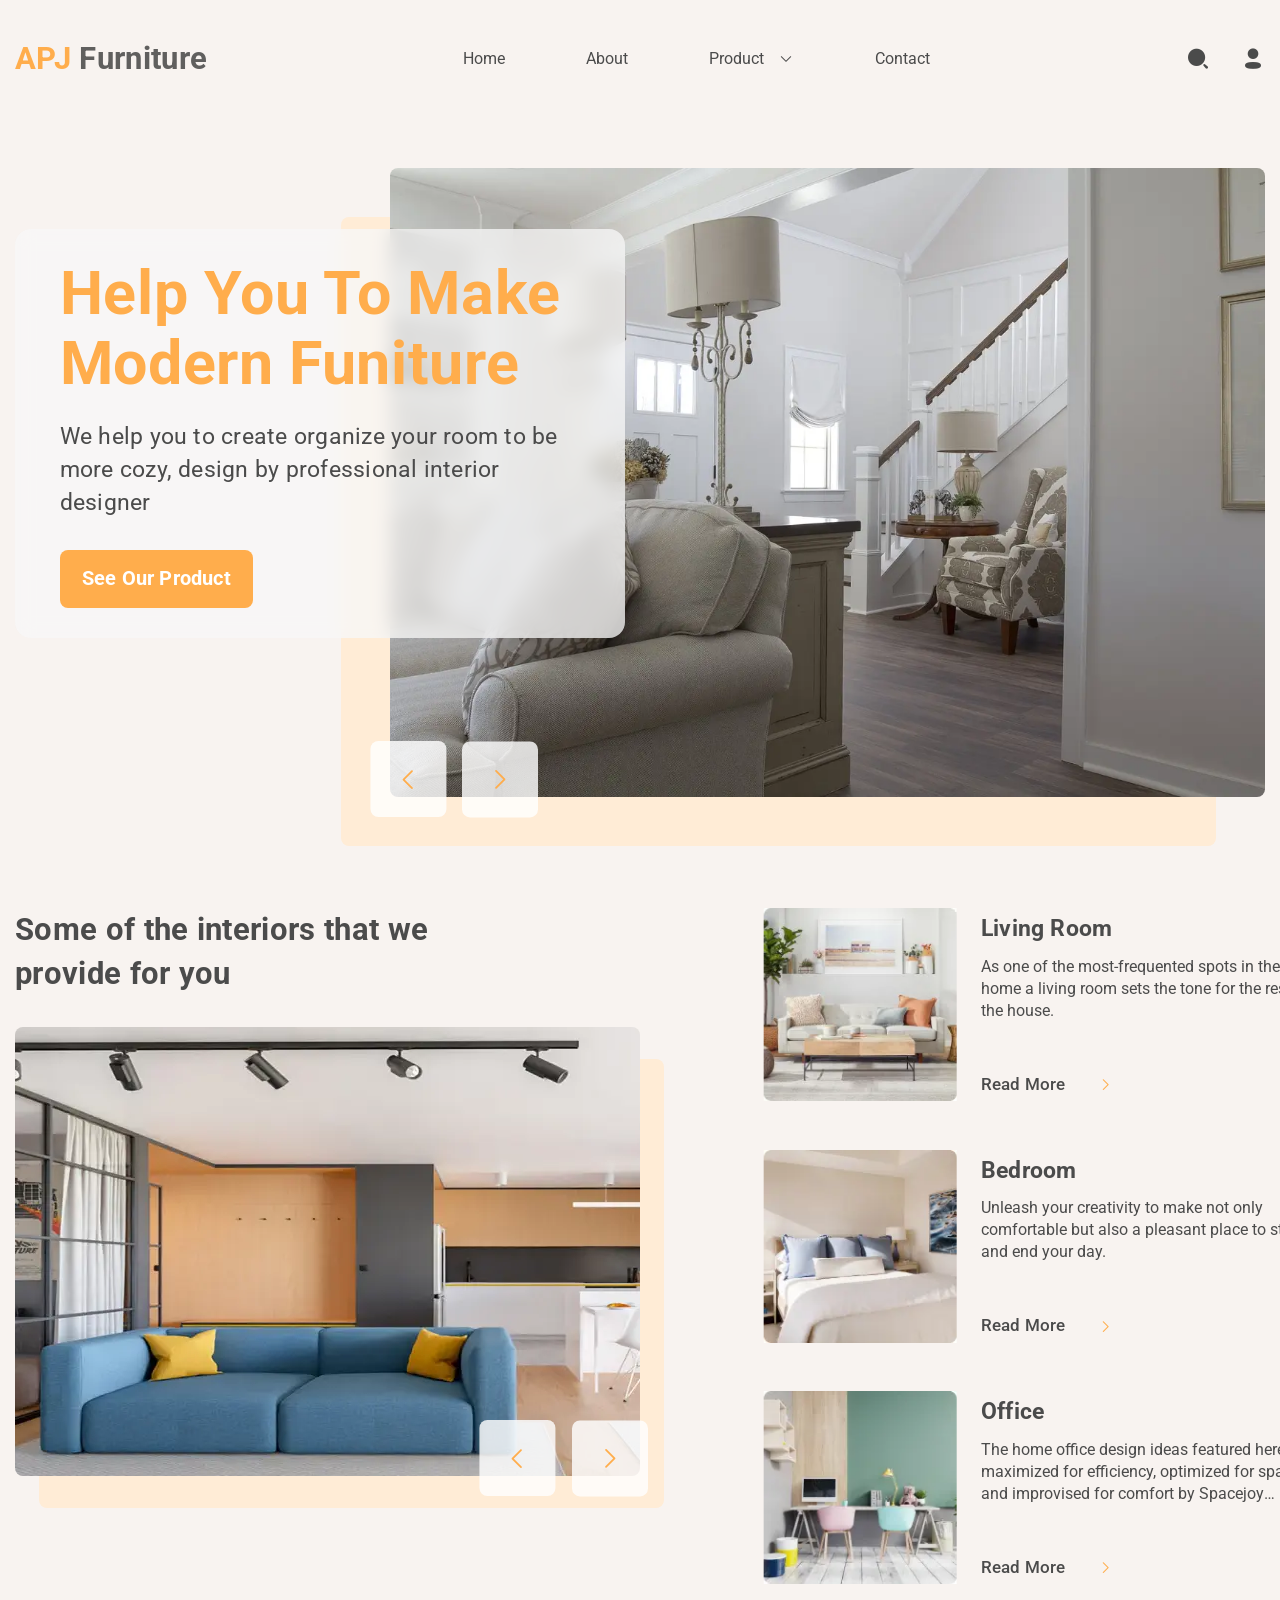
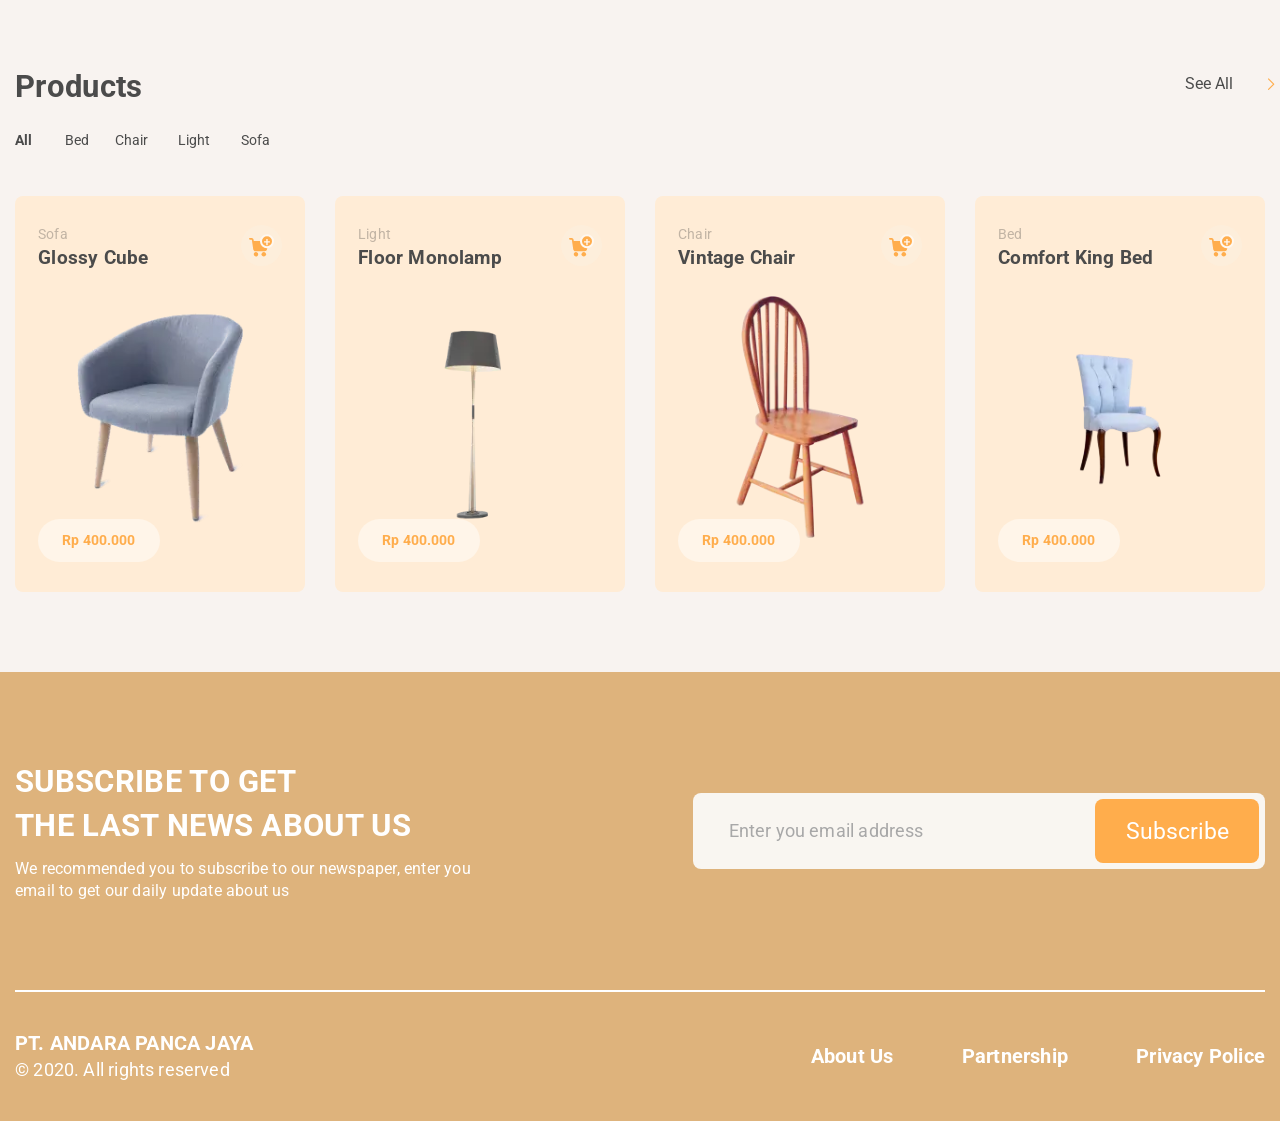
==== index.html @ d3a56e43 "Updates" ====
<!DOCTYPE html>
<html lang="en">

<head>
	<title>APJ Furniture</title>
	<meta charset="UTF-8">
	<meta name="format-detection" content="telephone=no">
	<!-- <style>body{opacity: 0;}</style> -->
	<link rel="stylesheet" href="css/style.min.css?_v=20250124230856">
	<link rel="shortcut icon" href="favicon.ico">
	<!-- <meta name="robots" content="noindex, nofollow"> -->
	<meta name="viewport" content="width=device-width, initial-scale=1.0">
</head>

<body>
	<div class="wrapper">
		<header class="header">
			<div class="header__container">
				<div class="header__body">
					<div class="header__logo"><span>APJ</span> Furniture</div>
					<div class="header__menu menu">

						<nav class="menu__body">
							<ul class="menu__list">
								<li class="menu__item"><a href="#" data-goto=".hero" class="menu__link">Home</a></li>
								<li class="menu__item"><a href="#" data-goto=".interiors" class="menu__link">About</a></li>
								<li class="menu__item"><a href="#" data-goto=".products" class="menu__link menu__link-arrow _icon-Arrow-Down">Product</a></li>
								<li class="menu__item"><a href="#" class="menu__link">Contact</a></li>
							</ul>

						</nav>
					</div>

					<div class="header__icons">
						<button type="button" class="menu__icon icon-menu"><span></span></button>
						<span class="_icon-Search"></span>
						<span class="_icon-Profile"></span>
					</div>
				</div>
			</div>
		</header>
		<main class="page">
			<section class="hero">
				<div class="hero__container">
					<div class="hero__body">
						<div class="hero__inner">
							<div data-watch-once class="hero__content">
								<h1 class="hero__title">
									<span class="hero__words">Help you to Make <br />
										modern Funiture</span>
								</h1>
								<div class="hero__text">
									<p>
										We help you to create organize your room to be more cozy, design
										by professional interior designer
									</p>
								</div>
								<div>
									<button class="hero__btn">See Our Product</button>
								</div>
							</div>
						</div>
						<div class="hero__main">
							<div class="hero__controler">
								<button class="hero__left _icon-Arrow-Down"></button>
								<button class="hero__right _icon-Arrow-Down"></button>
							</div>
							<div class="hero__slider swiper">
								<div class="hero__wrapper swiper-wrapper">
									<div class="hero__slide swiper-slide">
										<picture><source srcset="img/hero/slide-4.webp" type="image/webp"><img src="img/hero/slide-4.jpg" alt="room" /></picture>
									</div>
									<div class="hero__slide swiper-slide">
										<picture><source srcset="img/hero/slide-1.webp" type="image/webp"><img src="img/hero/slide-1.jpg" alt="room" /></picture>
									</div>
									<div class="hero__slide swiper-slide">
										<picture><source srcset="img/hero/slide-5.webp" type="image/webp"><img src="img/hero/slide-5.jpg" alt="room" /></picture>
									</div>
									<div class="hero__slide swiper-slide">
										<picture><source srcset="img/hero/slide-3.webp" type="image/webp"><img src="img/hero/slide-3.jpg" alt="room" /></picture>
									</div>
								</div>
							</div>
						</div>
					</div>
				</div>
			</section>
			<section class="interiors">
				<div class="interiors__container">
					<div class="interiors__body">
						<div class="interiors__main">
							<h2 class="interiors__title">
								Some of the interiors that we provide for you
							</h2>
							<div data-watch data-watch-threshold="0.5" data-watch-once class="interiors__wrap">
								<div class="interiors__slider swiper">
									<div class="interiors__wrapper swiper-wrapper">
										<div class="interiors__slide swiper-slide">
											<picture><source srcset="img/interiors/main-1.webp" type="image/webp"><img src="img/interiors/main-1.jpg" alt="room" /></picture>
										</div>
										<div class="interiors__slide swiper-slide">
											<picture><source srcset="img/interiors/main-1.webp" type="image/webp"><img src="img/interiors/main-1.jpg" alt="room" /></picture>
										</div>
										<div class="interiors__slide swiper-slide">
											<picture><source srcset="img/interiors/main-1.webp" type="image/webp"><img src="img/interiors/main-1.jpg" alt="room" /></picture>
										</div>
									</div>
								</div>
								<div class="interiors__controler">
									<button class="interiors__left _icon-Arrow-Down"></button>
									<button class="interiors__right _icon-Arrow-Down"></button>
								</div>
							</div>
						</div>
						<div class="interiors__inner">
							<div data-watch data-watch-threshold="0.5" data-watch-once class="interiors__items">
								<article class="interiors__item">
									<div class="interiors__image">
										<picture><source srcset="img/interiors/inner-1.webp" type="image/webp"><img src="img/interiors/inner-1.jpg" alt="living room" /></picture>
									</div>
									<div class="interiors__content">
										<div>
											<h5 class="interiors__miniTitle">Living Room</h5>
											<div class="interiors__description">
												<p>
													As one of the most-frequented spots in the home a living
													room sets the tone for the rest of the house.
												</p>
											</div>
										</div>
										<div>
											<button class="interiors__more _icon-Arrow-Down">
												Read More
											</button>
										</div>
									</div>
								</article>
								<article class="interiors__item">
									<div class="interiors__image">
										<picture><source srcset="img/interiors/inner-2.webp" type="image/webp"><img src="img/interiors/inner-2.jpg" alt="Bedroom" /></picture>
									</div>
									<div class="interiors__content">
										<div>
											<h5 class="interiors__miniTitle">Bedroom</h5>
											<div class="interiors__description">
												<p>
													Unleash your creativity to make not only comfortable but
													also a pleasant place to start and end your day.
												</p>
											</div>
										</div>
										<div>
											<button class="interiors__more _icon-Arrow-Down">
												Read More
											</button>
										</div>
									</div>
								</article>
								<article class="interiors__item">
									<div class="interiors__image">
										<picture><source srcset="img/interiors/inner-3.webp" type="image/webp"><img src="img/interiors/inner-3.jpg" alt="Bedroom" /></picture>
									</div>
									<div class="interiors__content">
										<div>
											<h5 class="interiors__miniTitle">Office</h5>
											<div class="interiors__description">
												<p>
													The home office design ideas featured here are maximized for
													efficiency, optimized for space, and improvised for comfort
													by Spacejoy designers.
												</p>
											</div>
										</div>
										<div>
											<button class="interiors__more _icon-Arrow-Down">
												Read More
											</button>
										</div>
									</div>
								</article>
							</div>
						</div>
					</div>
				</div>
			</section>
			<section class="products">
				<div class="products__container">
					<div class="products__header">
						<h2 class="products__title">Products</h2>
						<nav class="products__list">
							<ul class="products__items">
								<div class="products__item _active">All</div>
								<div class="products__item">Bed</div>
								<div class="products__item">Chair</div>
								<div class="products__item">Light</div>
								<div class="products__item">Sofa</div>
							</ul>
						</nav>
					</div>
					<div data-showmore="items" class="products__furniture">
						<ul data-showmore-content="4" class="products__content">
							<li data-pid="1" class="products__card card-products">
								<div class="card-products__body">
									<div class="card-products__header">
										<div class="card-products__subscribe">sofa</div>
										<div class="card-products__title">glossy cube</div>
										<div class="card-products__cart">
											<img src="img/products/cart.svg" alt="cart" />
										</div>
									</div>
									<div class="card-products__image">
										<picture><source srcset="img/products/1.webp" type="image/webp"><img src="img/products/1.png" alt="sofa" /></picture>
									</div>
									<div class="card-products__price">Rp 400.000</div>
								</div>
							</li>
							<li data-pid="2" class="products__card card-products">
								<div class="card-products__body">
									<div class="card-products__header">
										<div class="card-products__subscribe">Light</div>
										<div class="card-products__title">Floor Monolamp</div>
										<div class="card-products__cart">
											<img src="img/products/cart.svg" alt="cart" />
										</div>
									</div>
									<div class="card-products__image">
										<picture><source srcset="img/products/2.webp" type="image/webp"><img src="img/products/2.png" alt="Light" /></picture>
									</div>
									<div class="card-products__price">Rp 400.000</div>
								</div>
							</li>
							<li data-pid="3" class="products__card card-products">
								<div class="card-products__body">
									<div class="card-products__header">
										<div class="card-products__subscribe">Chair</div>
										<div class="card-products__title">Vintage Chair</div>
										<div class="card-products__cart">
											<img src="img/products/cart.svg" alt="cart" />
										</div>
									</div>
									<div class="card-products__image">
										<picture><source srcset="img/products/3.webp" type="image/webp"><img src="img/products/3.png" alt="Chair" /></picture>
									</div>
									<div class="card-products__price">Rp 400.000</div>
								</div>
							</li>
							<li data-pid="4" class="products__card card-products">
								<div class="card-products__body">
									<div class="card-products__header">
										<div class="card-products__subscribe">Bed</div>
										<div class="card-products__title">Comfort King Bed</div>
										<div class="card-products__cart">
											<img src="img/products/cart.svg" alt="cart" />
										</div>
									</div>
									<div class="card-products__image">
										<picture><source srcset="img/products/6.webp" type="image/webp"><img src="img/products/6.png" alt="Bed" /></picture>
									</div>
									<div class="card-products__price">Rp 400.000</div>
								</div>
							</li>
						</ul>
						<button hidden data-showmore-button type="button" class="products__more _icon-Arrow-Down">
							<span>see all</span>
							<span>hide all</span>
						</button>
					</div>
				</div>
			</section>

		</main>
		<footer class="footer">
			<div class="footer__container">
				<div class="footer__body">
					<div class="footer__content">
						<div class="footer__title">Subscribe to get <br> the last news about us</div>
						<div class="footer__text">
							<p>We recommended you to subscribe to our newspaper, enter you email to get our daily update about us</p>
						</div>
					</div>
					<div class="footer__form">
						<form action="#" name="form__email">
							<div class="form__email_footer">
								<input type="email" name="email" placeholder="Enter you email address">
								<button class="form__btn_footer" type="submit">Subscribe</button>
							</div>
						</form>
					</div>
				</div>
				<hr class="footer_hr">
				<div class="footer__bottom">
					<div class="footer__copyright">
						<div class="footer__copyTitle">PT. ANDARA PANCA JAYA</div>
						<div class="footer__copyText">© 2020. All rights reserved</div>
					</div>
					<nav class="footer__menu">
						<ul class="footer__list">
							<li class="footer__item"><a href="#" class="footer__link">About Us</a></li>
							<li class="footer__item"><a href="#" class="footer__link">Partnership</a></li>
							<li class="footer__item"><a href="#" class="footer__link">Privacy Police</a></li>
						</ul>
					</nav>
				</div>
			</div>
		</footer>
	</div>
	<script src="js/app.min.js?_v=20250124230856"></script>
</body>

</html>
---- css/style.min.css ----
@charset "UTF-8";@import url(https://fonts.googleapis.com/css?family=Roboto:regular,500,700&display=swap);@font-face{font-family:icons;font-display:swap;src:url(../fonts/icons.woff2) format("woff2"),url(../fonts/icons.woff) format("woff");font-weight:400;font-style:normal}[class*=_icon-]:before{font-family:icons;font-style:normal;font-weight:400;font-variant:normal;text-transform:none;line-height:1;-webkit-font-smoothing:antialiased;-moz-osx-font-smoothing:grayscale}[class*=_icon-]:before{display:block}._icon-Cart-color .path1:before{content:"\e900";color:#ffad4c}._icon-Cart-color .path2:before{content:"\e901";margin-left:-1.0869140625em;color:#ffad4c}._icon-Cart-color .path3:before{content:"\e902";margin-left:-1.0869140625em;color:#ffad4c}._icon-Cart-color .path4:before{content:"\e903";margin-left:-1.0869140625em;color:#ffad4c}._icon-Cart-color .path5:before{content:"\e904";margin-left:-1.0869140625em;color:#fef7ef}._icon-Cart-color .path6:before{content:"\e905";margin-left:-1.0869140625em;color:#fef7ef}._icon-Arrow-Down:before{content:"\e900"}._icon-cart:before{content:"\e901"}._icon-Profile:before{content:"\e902"}._icon-Search:before{content:"\e903"}*{padding:0;margin:0;border:0}*,::after,::before{-webkit-box-sizing:border-box;box-sizing:border-box}::after,::before{display:inline-block}body,html{height:100%;min-width:320px}body{color:#4b4b4b;line-height:1;font-family:Roboto;font-size:1rem;-ms-text-size-adjust:100%;-moz-text-size-adjust:100%;-webkit-text-size-adjust:100%;-webkit-font-smoothing:antialiased;-moz-osx-font-smoothing:grayscale}button,input,textarea{font-family:Roboto;font-size:inherit;line-height:inherit}button{cursor:pointer;color:inherit;background-color:transparent}a{display:inline-block;color:inherit;text-decoration:none}ul li{list-style:none}img{vertical-align:top}h1,h2,h3,h4,h5,h6{font-weight:inherit;font-size:inherit}.lock body{overflow:hidden;-ms-touch-action:none;touch-action:none;-ms-scroll-chaining:none;overscroll-behavior:none}.wrapper{min-height:100%;display:-webkit-box;display:-ms-flexbox;display:flex;-webkit-box-orient:vertical;-webkit-box-direction:normal;-ms-flex-direction:column;flex-direction:column;overflow:hidden}@supports (overflow:clip){.wrapper{overflow:clip}}.wrapper>main{-webkit-box-flex:1;-ms-flex:1 1 auto;flex:1 1 auto}.wrapper>*{min-width:0}[class*=__container]{max-width:85.875rem;margin:0 auto;padding:0 .9375rem}.icon-menu{display:none}[data-showmore-button] span:last-child{display:none}._showmore-active [data-showmore-button] span{display:none}._showmore-active [data-showmore-button] span:last-child{display:block}.ibg{width:100%;height:100%;-o-object-fit:cover;object-fit:cover}.ibg--top{-o-object-position:top;object-position:top}.ibg--bottom{-o-object-position:bottom;object-position:bottom}.ibg--left{-o-object-position:left;object-position:left}.ibg--right{-o-object-position:right;object-position:right}.ibg--contain{-o-object-fit:contain;object-fit:contain}.header{background-color:#f8f3f0}.header__body{display:-webkit-box;display:-ms-flexbox;display:flex;-webkit-box-pack:justify;-ms-flex-pack:justify;justify-content:space-between;padding-right:0;padding-left:auto}.header__logo{color:rgba(58,58,58,.8);line-height:156.25%;font-weight:700;letter-spacing:.32px;position:relative;z-index:6}.header__logo span{color:#ffad4c}.header__icons{font-size:1.5rem;display:-webkit-box;display:-ms-flexbox;display:flex;-webkit-box-align:center;-ms-flex-align:center;align-items:center;position:relative;z-index:5}.header__icons span{cursor:pointer}.menu{display:-webkit-box;display:-ms-flexbox;display:flex;-webkit-box-align:center;-ms-flex-align:center;align-items:center;max-width:36.6875rem}.menu__icon{font-size:1.5rem}.menu__list{display:-webkit-box;display:-ms-flexbox;display:flex}.menu__link-arrow{display:-webkit-box;display:-ms-flexbox;display:flex;-webkit-box-orient:horizontal;-webkit-box-direction:reverse;-ms-flex-direction:row-reverse;flex-direction:row-reverse}.footer{background-color:#deb37c;color:#fff}.footer__body{display:-webkit-box;display:-ms-flexbox;display:flex;-webkit-box-pack:justify;-ms-flex-pack:justify;justify-content:space-between;-webkit-box-align:center;-ms-flex-align:center;align-items:center;gap:1.875rem}.footer__title{font-weight:700;line-height:140%;letter-spacing:.02rem;text-transform:uppercase;max-width:27.1875rem;margin-bottom:.625rem}.footer__text{line-height:140%;letter-spacing:.0125rem;max-width:30.625rem}.footer__text p:not(:last-child){margin-bottom:.625rem}.footer__form{margin-right:.9375rem}.footer_hr{background-color:#fff;width:100%;height:.125rem}.footer__bottom{display:-webkit-box;display:-ms-flexbox;display:flex;-webkit-box-pack:justify;-ms-flex-pack:justify;justify-content:space-between;gap:1.25rem}.footer__copyTitle{font-weight:700;line-height:140%;letter-spacing:.0125rem}.footer__copyText{line-height:140%;letter-spacing:.01125rem}.footer__menu{display:-webkit-box;display:-ms-flexbox;display:flex;-webkit-box-align:center;-ms-flex-align:center;align-items:center}.footer__list{display:-webkit-box;display:-ms-flexbox;display:flex}.footer__link{font-weight:700;line-height:140%;letter-spacing:.0125rem}.form{width:100%}.form__email_footer{background-color:#f9f6f1;padding:.375rem;border-radius:8px;display:-webkit-box;display:-ms-flexbox;display:flex;-webkit-box-pack:justify;-ms-flex-pack:justify;justify-content:space-between}.form__email_footer input{padding-right:8.5625rem;width:100%;background-color:#f9f6f1}.form__email_footer input::-webkit-input-placeholder{color:#a8a8a8;line-height:140%;letter-spacing:.01125rem}.form__email_footer input::-moz-placeholder{color:#a8a8a8;line-height:140%;letter-spacing:.01125rem}.form__email_footer input:-ms-input-placeholder{color:#a8a8a8;line-height:140%;letter-spacing:.01125rem}.form__email_footer input::-ms-input-placeholder{color:#a8a8a8;line-height:140%;letter-spacing:.01125rem}.form__email_footer input::placeholder{color:#a8a8a8;line-height:140%;letter-spacing:.01125rem}.form__btn_footer{background-color:#ffad4c;border-radius:8px}.hero{background-color:#f8f3f0;height:calc(100% - 120px);position:relative}.hero__body{display:-ms-grid;display:grid;position:relative;-ms-grid-columns:auto 70%;grid-template-columns:auto 70%}.hero__content{height:auto;background-color:rgba(248,248,248,.77);border-radius:16px;-webkit-backdrop-filter:blur(9px);backdrop-filter:blur(9px);position:relative;z-index:2;left:0}.hero__title{color:#ffad4c;font-weight:700;text-transform:capitalize;line-height:115.625%;letter-spacing:.04rem}.hero__text{line-height:141.666667%;letter-spacing:.015rem}.hero__text p:not(:last-child){margin-bottom:.9375rem}.hero__btn{background-color:#ffad4c;border-radius:.5rem;font-weight:700;color:#fff;line-height:170%;letter-spacing:.0125rem}.hero__main{position:relative}.hero__main::before{content:"";width:100%;height:100%;background-color:#ffecd6;position:absolute;margin-left:-3.0625rem;margin-top:3.0625rem;border-radius:.5rem}.hero__controler{left:-20px;bottom:-20px;position:absolute;z-index:3;display:-webkit-box;display:-ms-flexbox;display:flex;gap:1rem}.hero__controler button{background-color:rgba(255,255,255,.81);border-radius:8px;color:#ffad4c}.hero__left{-webkit-transform:rotate(90deg);-ms-transform:rotate(90deg);transform:rotate(90deg)}.hero__right{-webkit-transform:rotate(-90deg);-ms-transform:rotate(-90deg);transform:rotate(-90deg)}.hero__slider{min-width:0;height:100%}.swiper-slide img{border-radius:.5rem;height:100%;-o-object-fit:cover;object-fit:cover;width:100%;aspect-ratio:890/640}.interiors{position:relative;background-color:#f8f3f0}.interiors__body{display:-webkit-box;display:-ms-flexbox;display:flex;-webkit-box-pack:justify;-ms-flex-pack:justify;justify-content:space-between;margin-bottom:-2rem;padding-bottom:2rem}.interiors__main{-webkit-box-flex:0;-ms-flex:0 1 50%;flex:0 1 50%;width:50%;position:relative;z-index:1}.interiors__title{font-weight:700;line-height:140%;letter-spacing:.02rem;max-width:28.125rem}.interiors__left{-webkit-transform:rotate(90deg);-ms-transform:rotate(90deg);transform:rotate(90deg)}.interiors__right{-webkit-transform:rotate(-90deg);-ms-transform:rotate(-90deg);transform:rotate(-90deg)}.interiors__wrap{position:relative;-webkit-transform:translate(-30%,0);-ms-transform:translate(-30%,0);transform:translate(-30%,0);opacity:0}.interiors__wrap._watcher-view{-webkit-transition:all 4s ease 0s;transition:all 4s ease 0s;-webkit-transform:translate(0,0);-ms-transform:translate(0,0);transform:translate(0,0);opacity:1}.interiors__wrap::before{content:"";width:100%;height:100%;background-color:#ffecd6;position:absolute;margin-top:2rem;border-radius:.5rem;margin-left:1.5rem}.interiors__controler{right:-.5rem;bottom:-20px;position:absolute;z-index:10;display:-webkit-box;display:-ms-flexbox;display:flex;gap:1rem}.interiors__controler button{background-color:rgba(255,255,255,.81);border-radius:8px;color:#ffad4c}.interiors__inner{-webkit-box-flex:0;-ms-flex:0 1 50%;flex:0 1 50%}.interiors__items{height:calc(100% + 32px);display:-webkit-box;display:-ms-flexbox;display:flex;-webkit-box-orient:vertical;-webkit-box-direction:normal;-ms-flex-direction:column;flex-direction:column;-webkit-box-pack:justify;-ms-flex-pack:justify;justify-content:space-between;opacity:0;-webkit-transition:all 4s ease 0s;transition:all 4s ease 0s;-webkit-transform:translate(-10%,0);-ms-transform:translate(-10%,0);transform:translate(-10%,0)}.interiors__items._watcher-view{opacity:1;-webkit-transform:translate(-30%,0);-ms-transform:translate(-30%,0);transform:translate(-30%,0);-webkit-transition:all 2s ease 0s;transition:all 2s ease 0s}.interiors__item{display:-ms-grid;display:grid;-ms-grid-columns:auto 1fr;grid-template-columns:auto 1fr;opacity:1;-webkit-transform:translate(40%,0);-ms-transform:translate(40%,0);transform:translate(40%,0);-webkit-transition:all 2s ease 0s;transition:all 2s ease 0s}.interiors__image{margin-right:1.5rem}.interiors__image img{height:100%}.interiors__content{display:-webkit-box;display:-ms-flexbox;display:flex;-webkit-box-orient:vertical;-webkit-box-direction:normal;-ms-flex-direction:column;flex-direction:column;-webkit-box-pack:justify;-ms-flex-pack:justify;justify-content:space-between;padding-top:.3125rem;padding-bottom:.3125rem}.interiors__block{overflow:hidden;max-height:50%}.interiors__miniTitle{font-weight:700;line-height:140%;letter-spacing:.015rem;text-transform:capitalize}.interiors__miniTitle:not(:last-child){margin-bottom:.625rem}.interiors__description{line-height:140%;-webkit-box-orient:vertical;display:block;display:-webkit-box;overflow:hidden!important;text-overflow:ellipsis;-webkit-line-clamp:3;max-width:calc(line-height * 3)}.interiors__description p:not(:last-child){margin-bottom:.625rem}.interiors__more{font-weight:500;line-height:140%;letter-spacing:.17px;display:-webkit-box;display:-ms-flexbox;display:flex;-webkit-box-align:center;-ms-flex-align:center;align-items:center;-webkit-box-orient:horizontal;-webkit-box-direction:reverse;-ms-flex-direction:row-reverse;flex-direction:row-reverse;margin-top:.625rem}.interiors__more::before{-webkit-transform:rotate(-90deg);-ms-transform:rotate(-90deg);transform:rotate(-90deg);color:#ffad4c}.products{background-color:#f8f3f0}.products__container{position:relative}.products__title{font-weight:700;line-height:140%;letter-spacing:.01em;margin-bottom:1.5rem}.products__items{display:-ms-grid;display:grid;-ms-grid-columns:20px 20px 33px 33px 30px;grid-template-columns:20px 20px 33px 33px 30px;gap:1.875rem}.products__item{cursor:pointer;font-size:.875rem}.products__item._active{font-weight:700}.products__content{display:-ms-grid;display:grid;-ms-grid-columns:(minmax(100px,1fr))[4];grid-template-columns:repeat(4,minmax(100px,1fr));-webkit-box-pack:justify;-ms-flex-pack:justify;justify-content:space-between;gap:1.875rem}.products__more{position:absolute;top:.625rem;right:0;z-index:10;text-transform:capitalize;display:-webkit-box;display:-ms-flexbox;display:flex;-webkit-box-align:center;-ms-flex-align:center;align-items:center;-webkit-box-orient:horizontal;-webkit-box-direction:reverse;-ms-flex-direction:row-reverse;flex-direction:row-reverse}.products__more::before{color:#ffad4c;font-size:1.125rem;-webkit-transform:rotate(-90deg);-ms-transform:rotate(-90deg);transform:rotate(-90deg)}.card-products__body{height:100%;position:relative;background-color:#ffecd6;border-radius:.5rem;display:-webkit-box;display:-ms-flexbox;display:flex;-webkit-box-orient:vertical;-webkit-box-direction:normal;-ms-flex-direction:column;flex-direction:column;height:100%}.card-products__cart{position:absolute;top:0;right:0;width:2.5625rem;height:2.5625rem;border-radius:2.25rem;-webkit-backdrop-filter:blur(4px);backdrop-filter:blur(4px);background-color:#fdeedb;display:-webkit-box;display:-ms-flexbox;display:flex;-webkit-box-align:center;-ms-flex-align:center;align-items:center;-webkit-box-pack:center;-ms-flex-pack:center;justify-content:center}.card-products__header{position:relative}.card-products__header::before{position:absolute;right:0;font-size:1.5625rem}.card-products__subscribe{font-size:.875rem;line-height:140%;letter-spacing:.01em;color:rgba(51,51,51,.3019607843);text-transform:capitalize}.card-products__title{font-weight:700;line-height:140%;letter-spacing:.01em;text-transform:capitalize}.card-products__image{-webkit-box-flex:1;-ms-flex:1 1 auto;flex:1 1 auto;-ms-flex-item-align:center;-ms-grid-row-align:center;align-self:center;-ms-grid-column-align:center;justify-self:center;display:-webkit-box;display:-ms-flexbox;display:flex;-webkit-box-pack:center;-ms-flex-pack:center;justify-content:center;-webkit-box-align:center;-ms-flex-align:center;align-items:center}.card-products__image img{width:100%;-o-object-fit:cover;object-fit:cover}.card-products__price{background-color:rgba(255,255,255,.45);border-radius:36px;padding:.75rem 1.5rem;font-weight:700;font-size:.875rem;line-height:140%;letter-spacing:.01em;color:#ffad4c;position:absolute;z-index:2}.swiper{overflow:hidden}.swiper-initialized{-ms-touch-action:pan-y;touch-action:pan-y}.swiper-wrapper{width:100%;height:100%;-webkit-box-sizing:content-box;box-sizing:content-box;display:-webkit-box;display:-ms-flexbox;display:flex;position:relative}.swiper-vertical .swiper-wrapper{-webkit-box-orient:vertical;-webkit-box-direction:normal;-ms-flex-direction:column;flex-direction:column}.swiper-autoheight .swiper-wrapper{-webkit-box-align:start;-ms-flex-align:start;align-items:flex-start}.swiper-initialized .swiper-slide{-ms-flex-negative:0;flex-shrink:0}.swiper-android .swiper-slide,.swiper-android .swiper-wrapper{-webkit-transform:translate3d(0,0,0);transform:translate3d(0,0,0)}.swiper-button-lock{display:none!important}@media (min-width:85.875em){.header{padding-top:2.3125rem}.header{padding-bottom:2.3125rem}.header__logo{font-size:2rem}.header__icons{gap:2rem}.menu__list{-webkit-column-gap:5.5rem;-moz-column-gap:5.5rem;column-gap:5.5rem}.menu__link-arrow{gap:.875rem}.footer{padding-top:5.75rem}.footer__title{font-size:2rem}.footer_hr{margin-top:5.75rem}.footer__bottom{padding-top:2.5rem}.footer__bottom{padding-bottom:2.5rem}.footer__copyTitle{font-size:1.25rem}.footer__copyText{font-size:1.125rem}.footer__list{-webkit-column-gap:4.5rem;-moz-column-gap:4.5rem;column-gap:4.5rem}.footer__link{font-size:1.25rem}.form__email_footer{width:38rem}.form__email_footer{gap:1.875rem}.form__email_footer input{padding-left:1.9375rem}.form__email_footer input{padding-right:1.9375rem}.form__email_footer input::-webkit-input-placeholder{font-size:1.125rem}.form__email_footer input::-moz-placeholder{font-size:1.125rem}.form__email_footer input:-ms-input-placeholder{font-size:1.125rem}.form__email_footer input::-ms-input-placeholder{font-size:1.125rem}.form__email_footer input::placeholder{font-size:1.125rem}.form__btn_footer{padding-top:1.3125rem}.form__btn_footer{padding-bottom:1.3125rem}.form__btn_footer{padding-left:2rem}.form__btn_footer{padding-right:2rem}.form__btn_footer{font-size:1.5rem}.hero{padding-top:3.375rem}.hero{padding-bottom:5.625rem}.hero__inner{width:12.5rem}.hero__content{width:40.3125rem}.hero__content{padding-left:3rem}.hero__content{padding-right:3rem}.hero__content{padding-top:2rem}.hero__content{padding-bottom:2rem}.hero__content{top:4.0625rem}.hero__title{font-size:4rem}.hero__title{line-height:4.625rem}.hero__title{margin-bottom:1.5rem}.hero__text{margin-bottom:2rem}.hero__text{font-size:1.5rem}.hero__btn{padding-left:1.4375rem}.hero__btn{padding-right:1.4375rem}.hero__btn{padding-top:.8125rem}.hero__btn{padding-bottom:.8125rem}.hero__btn{font-size:1.25rem}.hero__controler button{width:5rem}.hero__controler button{height:5rem}.hero__controler button{font-size:1.875rem}.interiors{padding-top:1.875rem}.interiors{padding-bottom:3.75rem}.interiors__body{-webkit-column-gap:4.5rem;-moz-column-gap:4.5rem;column-gap:4.5rem}.interiors__title{font-size:2rem}.interiors__title{margin-bottom:2rem}.interiors__controler button{width:5rem}.interiors__controler button{height:5rem}.interiors__controler button{font-size:1.875rem}.interiors__items{row-gap:2.5rem}.interiors__image{height:12.625rem}.interiors__miniTitle{font-size:1.5rem}.interiors__description{font-size:1rem}.interiors__more{font-size:1.0625rem}.interiors__more{gap:2.0625rem}.products{padding-top:3.75rem}.products__title{font-size:2rem}.products__items{margin-bottom:3.125rem}.products__furniture{padding-bottom:5.3125rem}.products__more{gap:1.875rem}.card-products__body{padding-top:1.875rem}.card-products__body{padding-bottom:1.875rem}.card-products__body{padding-left:1.5rem}.card-products__body{padding-right:1.5rem}.card-products__body{height:25rem}.card-products__title{font-size:1.25rem}.card-products__image{width:13rem}.card-products__price{bottom:1.875rem}.card-products__price{left:1.5rem}}@media (max-width:20em){.header{padding-top:.625rem}.header{padding-bottom:.625rem}.header__logo{font-size:1.125rem}.header__icons{gap:1.125rem}.menu__link-arrow{gap:.5rem}.footer{padding-top:2.5rem}.footer__title{font-size:1.625rem}.footer_hr{margin-top:2.5rem}.footer__bottom{padding-top:1.25rem}.footer__bottom{padding-bottom:1.25rem}.footer__copyTitle{font-size:1rem}.footer__copyText{font-size:.875rem}.footer__list{-webkit-column-gap:1.875rem;-moz-column-gap:1.875rem;column-gap:1.875rem}.footer__link{font-size:1rem}.form__email_footer{width:12.5rem}.form__email_footer{gap:.625rem}.form__email_footer input{padding-left:.625rem}.form__email_footer input{padding-right:.0000000625rem}.form__email_footer input::-webkit-input-placeholder{font-size:.875rem}.form__email_footer input::-moz-placeholder{font-size:.875rem}.form__email_footer input:-ms-input-placeholder{font-size:.875rem}.form__email_footer input::-ms-input-placeholder{font-size:.875rem}.form__email_footer input::placeholder{font-size:.875rem}.form__btn_footer{padding-top:.9375rem}.form__btn_footer{padding-bottom:.9375rem}.form__btn_footer{padding-left:.9375rem}.form__btn_footer{padding-right:.9375rem}.form__btn_footer{font-size:.875rem}.hero{padding-top:1.25rem}.hero{padding-bottom:.625rem}.hero__inner{width:6.25rem}.hero__content{width:15.625rem}.hero__content{padding-left:.625rem}.hero__content{padding-right:.625rem}.hero__content{padding-top:.625rem}.hero__content{padding-bottom:.625rem}.hero__title{font-size:1.625rem}.hero__title{line-height:1.5rem}.hero__title{margin-bottom:.9375rem}.hero__text{margin-bottom:.9375rem}.hero__text{font-size:.875rem}.hero__btn{padding-left:.8125rem}.hero__btn{padding-right:.8125rem}.hero__btn{padding-top:.5rem}.hero__btn{padding-bottom:.5rem}.hero__btn{font-size:1rem}.hero__controler button{width:2.5rem}.hero__controler button{height:2.5rem}.hero__controler button{font-size:1.25rem}.interiors{padding-top:.625rem}.interiors{padding-bottom:1.25rem}.interiors__body{-webkit-column-gap:1.875rem;-moz-column-gap:1.875rem;column-gap:1.875rem}.interiors__title{font-size:1.5rem}.interiors__title{margin-bottom:1.25rem}.interiors__controler button{width:2.5rem}.interiors__controler button{height:2.5rem}.interiors__controler button{font-size:1.25rem}.interiors__image{height:6.25rem}.interiors__more{gap:1.25rem}.products{padding-top:1.25rem}.products__title{font-size:1.5rem}.products__items{margin-bottom:2.5rem}.products__furniture{padding-bottom:2.5rem}.products__more{gap:1.25rem}.card-products__body{padding-top:1.25rem}.card-products__body{padding-bottom:1.25rem}.card-products__body{padding-left:.9375rem}.card-products__body{padding-right:.9375rem}.card-products__body{height:21.875rem}.card-products__price{bottom:1.25rem}.card-products__price{left:.9375rem}}@media (max-width:85.875em){.footer__form{margin-right:0}}@media (max-width:61.99875em){.hero{padding-top:0}.hero__container{padding-left:0;padding-right:0}.hero__body{display:-webkit-box;display:-ms-flexbox;display:flex;-webkit-box-orient:vertical;-webkit-box-direction:normal;-ms-flex-direction:column;flex-direction:column}.hero__content{position:absolute;top:20%;left:10px;background-color:transparent;-webkit-backdrop-filter:blur(0);backdrop-filter:blur(0)}.hero__words{color:#fff;text-shadow:0 0 35px #fdefde}.hero__text{color:#fff;text-shadow:0 0 35px #fdefde}.hero__main::before{opacity:0;visibility:hidden}.hero__main::after{content:"";width:100%;height:100%;background-color:rgba(0,0,0,.498);position:absolute;left:0;right:0;top:0;bottom:0}.hero__controler{left:100%;bottom:.625rem;-webkit-transform:translate(-110%,0);-ms-transform:translate(-110%,0);transform:translate(-110%,0)}.hero__left{-webkit-box-shadow:2px -3px 8px 2px rgba(0,0,0,.5);box-shadow:2px -3px 8px 2px rgba(0,0,0,.5)}.hero__right{-webkit-box-shadow:-2px 3px 8px 2px rgba(0,0,0,.5);box-shadow:-2px 3px 8px 2px rgba(0,0,0,.5)}.swiper-slide img{border-radius:0}.products__content{-ms-grid-columns:(minmax(100px,1fr))[3];grid-template-columns:repeat(3,minmax(100px,1fr))}}@media (max-width:47.99875em){.menu__body{position:fixed;width:100%;height:100%;left:-100%;top:0;overflow:auto;padding:3.125rem .9375rem .9375rem 1.875rem;-webkit-transition:all .3s;transition:all .3s}.menu__body::before{content:"";position:fixed;width:100%;height:4.375rem;left:-100%;top:0;-webkit-transition:left .3s;transition:left .3s;z-index:2}.menu-open .menu__body{-webkit-transition:all .3s;transition:all .3s;left:0}.menu-open .menu__body::before{-webkit-transition:all .3s;transition:all .3s;left:0}.menu__item{display:none}.menu-open .menu__item{display:block}.icon-menu{display:block;position:relative;z-index:5}.icon-menu span,.icon-menu::after,.icon-menu::before{content:"";-webkit-transition:all .3s ease 0s;transition:all .3s ease 0s;right:0;position:absolute;width:100%;height:.125rem;background-color:#000}.icon-menu span{width:80%}.icon-menu::before{top:0}.icon-menu::after{bottom:0}.icon-menu span{top:calc(50% - .0625rem)}.menu-open .icon-menu span{width:0}.menu-open .icon-menu::before{top:calc(50% - .0625rem);-webkit-transform:rotate(-45deg);-ms-transform:rotate(-45deg);transform:rotate(-45deg)}.menu-open .icon-menu::after{bottom:calc(50% - .0625rem);-webkit-transform:rotate(45deg);-ms-transform:rotate(45deg);transform:rotate(45deg)}.menu-open .menu__body{display:-webkit-box;display:-ms-flexbox;display:flex;-webkit-box-pack:start;-ms-flex-pack:start;justify-content:flex-start;background-color:#e5e5e5;z-index:5}.menu-open .menu__list{-webkit-box-orient:vertical;-webkit-box-direction:normal;-ms-flex-direction:column;flex-direction:column;-webkit-box-align:start;-ms-flex-align:start;align-items:flex-start;padding-top:8.75rem;row-gap:2.5rem;margin-right:3.75rem;font-size:1.25rem}.footer__body{-webkit-box-orient:vertical;-webkit-box-direction:normal;-ms-flex-direction:column;flex-direction:column;-webkit-box-align:start;-ms-flex-align:start;align-items:flex-start;width:100%}.footer_hr{margin-left:-1.875rem;margin-right:-1.875rem;width:calc(100% + 100px)}.footer__bottom{-webkit-box-align:center;-ms-flex-align:center;align-items:center;-ms-flex-pack:distribute;justify-content:space-around}.footer__list{-webkit-box-orient:vertical;-webkit-box-direction:normal;-ms-flex-direction:column;flex-direction:column}.hero__inner{width:80%}.hero__title{color:#fff}.hero__controler{display:none}.hero__left{-webkit-box-shadow:2px -3px 6px 1px rgba(0,0,0,.5);box-shadow:2px -3px 6px 1px rgba(0,0,0,.5)}.hero__right{-webkit-box-shadow:-2px 3px 6px 1px rgba(0,0,0,.5);box-shadow:-2px 3px 6px 1px rgba(0,0,0,.5)}.interiors__body{display:block}.interiors__main{width:100%}.interiors__wrap::before{opacity:0;visibility:hidden}.interiors__slider{width:100%}.interiors__controler{right:1.25rem}.interiors__items{height:auto}.interiors__item{display:-webkit-box;display:-ms-flexbox;display:flex;gap:10px}.interiors__image{height:auto;aspect-ratio:1/1}.products__content{-ms-grid-columns:(minmax(100px,313px))[2];grid-template-columns:repeat(2,minmax(100px,313px));-webkit-box-pack:center;-ms-flex-pack:center;justify-content:center}}@media (max-width:47.99875em) and (max-width:20em){.icon-menu{width:1.25rem}.icon-menu{height:.875rem}.footer__list{row-gap:1.125rem}.form__email_footer{width:18.125rem}.hero__title{line-height:1.875rem}.interiors__items{row-gap:1.875rem}}@media (max-width:47.99875em) and (any-hover:none){.icon-menu{cursor:default}}@media (max-width:29.99875em){.footer__bottom{-webkit-box-orient:vertical;-webkit-box-direction:reverse;-ms-flex-direction:column-reverse;flex-direction:column-reverse;-webkit-box-align:start;-ms-flex-align:start;align-items:flex-start;gap:1.875rem}.hero__text{display:none}.interiors__main{margin-left:-.9375rem;margin-right:.9375rem;width:calc(100% + 30px)}.interiors__title{padding-left:.9375rem;padding-right:.9375rem}.interiors__description{max-width:calc(line-height * 2);-webkit-line-clamp:2}.products__content{-ms-grid-columns:minmax(100px,313px);grid-template-columns:minmax(100px,313px)}}@media (max-width:47.99875em) and (min-width:85.875em){.icon-menu{width:1.5rem}.icon-menu{height:1.125rem}.footer__list{row-gap:1.25rem}.form__email_footer{width:46.125rem}.hero__title{line-height:3.75rem}.interiors__items{row-gap:2.5rem}}@media (max-width:47.99875em) and (min-width:20em) and (max-width:85.875em){@supports (width:clamp(1.25rem ,1.1740986717rem + 0.3795066414vw ,1.5rem)){.icon-menu{width:clamp(1.25rem ,1.1740986717rem + .3795066414vw ,1.5rem)}}@supports not (width:clamp(1.25rem ,1.1740986717rem + 0.3795066414vw ,1.5rem)){.icon-menu{width:calc(1.25rem + .25 * (100vw - 20rem)/ 65.875)}}@supports (height:clamp(0.875rem ,0.7990986717rem + 0.3795066414vw ,1.125rem)){.icon-menu{height:clamp(.875rem ,.7990986717rem + .3795066414vw ,1.125rem)}}@supports not (height:clamp(0.875rem ,0.7990986717rem + 0.3795066414vw ,1.125rem)){.icon-menu{height:calc(.875rem + .25 * (100vw - 20rem)/ 65.875)}}@supports (row-gap:clamp(1.125rem ,1.0870493359rem + 0.1897533207vw ,1.25rem)){.footer__list{row-gap:clamp(1.125rem ,1.0870493359rem + .1897533207vw ,1.25rem)}}@supports not (row-gap:clamp(1.125rem ,1.0870493359rem + 0.1897533207vw ,1.25rem)){.footer__list{row-gap:calc(1.125rem + .125 * (100vw - 20rem)/ 65.875)}}@supports (width:clamp(18.125rem ,9.6240512334rem + 42.504743833vw ,46.125rem)){.form__email_footer{width:clamp(18.125rem ,9.6240512334rem + 42.504743833vw ,46.125rem)}}@supports not (width:clamp(18.125rem ,9.6240512334rem + 42.504743833vw ,46.125rem)){.form__email_footer{width:calc(18.125rem + 28 * (100vw - 20rem)/ 65.875)}}@supports (line-height:clamp(1.875rem ,1.305740038rem + 2.8462998102vw ,3.75rem)){.hero__title{line-height:clamp(1.875rem ,1.305740038rem + 2.8462998102vw ,3.75rem)}}@supports not (line-height:clamp(1.875rem ,1.305740038rem + 2.8462998102vw ,3.75rem)){.hero__title{line-height:calc(1.875rem + 1.875 * (100vw - 20rem)/ 65.875)}}@supports (row-gap:clamp(1.875rem ,1.6852466793rem + 0.9487666034vw ,2.5rem)){.interiors__items{row-gap:clamp(1.875rem ,1.6852466793rem + .9487666034vw ,2.5rem)}}@supports not (row-gap:clamp(1.875rem ,1.6852466793rem + 0.9487666034vw ,2.5rem)){.interiors__items{row-gap:calc(1.875rem + .625 * (100vw - 20rem)/ 65.875)}}}@media (min-width:20em) and (max-width:85.875em){@supports (padding-top:clamp(0.625rem ,0.1126660342rem + 2.5616698292vw ,2.3125rem)){.header{padding-top:clamp(.625rem ,.1126660342rem + 2.5616698292vw ,2.3125rem)}}@supports not (padding-top:clamp(0.625rem ,0.1126660342rem + 2.5616698292vw ,2.3125rem)){.header{padding-top:calc(.625rem + 1.6875 * (100vw - 20rem)/ 65.875)}}@supports (padding-bottom:clamp(0.625rem ,0.1126660342rem + 2.5616698292vw ,2.3125rem)){.header{padding-bottom:clamp(.625rem ,.1126660342rem + 2.5616698292vw ,2.3125rem)}}@supports not (padding-bottom:clamp(0.625rem ,0.1126660342rem + 2.5616698292vw ,2.3125rem)){.header{padding-bottom:calc(.625rem + 1.6875 * (100vw - 20rem)/ 65.875)}}@supports (font-size:clamp(1.125rem ,0.859345351rem + 1.3282732448vw ,2rem)){.header__logo{font-size:clamp(1.125rem ,.859345351rem + 1.3282732448vw ,2rem)}}@supports not (font-size:clamp(1.125rem ,0.859345351rem + 1.3282732448vw ,2rem)){.header__logo{font-size:calc(1.125rem + .875 * (100vw - 20rem)/ 65.875)}}@supports (gap:clamp(1.125rem ,0.859345351rem + 1.3282732448vw ,2rem)){.header__icons{gap:clamp(1.125rem ,.859345351rem + 1.3282732448vw ,2rem)}}@supports not (gap:clamp(1.125rem ,0.859345351rem + 1.3282732448vw ,2rem)){.header__icons{gap:calc(1.125rem + .875 * (100vw - 20rem)/ 65.875)}}@supports (gap:clamp(0.5rem ,0.3861480076rem + 0.569259962vw ,0.875rem)){.menu__link-arrow{gap:clamp(.5rem ,.3861480076rem + .569259962vw ,.875rem)}}@supports not (gap:clamp(0.5rem ,0.3861480076rem + 0.569259962vw ,0.875rem)){.menu__link-arrow{gap:calc(.5rem + .375 * (100vw - 20rem)/ 65.875)}}@supports (padding-top:clamp(2.5rem ,1.5132827324rem + 4.9335863378vw ,5.75rem)){.footer{padding-top:clamp(2.5rem ,1.5132827324rem + 4.9335863378vw ,5.75rem)}}@supports not (padding-top:clamp(2.5rem ,1.5132827324rem + 4.9335863378vw ,5.75rem)){.footer{padding-top:calc(2.5rem + 3.25 * (100vw - 20rem)/ 65.875)}}@supports (font-size:clamp(1.625rem ,1.5111480076rem + 0.569259962vw ,2rem)){.footer__title{font-size:clamp(1.625rem ,1.5111480076rem + .569259962vw ,2rem)}}@supports not (font-size:clamp(1.625rem ,1.5111480076rem + 0.569259962vw ,2rem)){.footer__title{font-size:calc(1.625rem + .375 * (100vw - 20rem)/ 65.875)}}@supports (margin-top:clamp(2.5rem ,1.5132827324rem + 4.9335863378vw ,5.75rem)){.footer_hr{margin-top:clamp(2.5rem ,1.5132827324rem + 4.9335863378vw ,5.75rem)}}@supports not (margin-top:clamp(2.5rem ,1.5132827324rem + 4.9335863378vw ,5.75rem)){.footer_hr{margin-top:calc(2.5rem + 3.25 * (100vw - 20rem)/ 65.875)}}@supports (padding-top:clamp(1.25rem ,0.8704933586rem + 1.8975332068vw ,2.5rem)){.footer__bottom{padding-top:clamp(1.25rem ,.8704933586rem + 1.8975332068vw ,2.5rem)}}@supports not (padding-top:clamp(1.25rem ,0.8704933586rem + 1.8975332068vw ,2.5rem)){.footer__bottom{padding-top:calc(1.25rem + 1.25 * (100vw - 20rem)/ 65.875)}}@supports (padding-bottom:clamp(1.25rem ,0.8704933586rem + 1.8975332068vw ,2.5rem)){.footer__bottom{padding-bottom:clamp(1.25rem ,.8704933586rem + 1.8975332068vw ,2.5rem)}}@supports not (padding-bottom:clamp(1.25rem ,0.8704933586rem + 1.8975332068vw ,2.5rem)){.footer__bottom{padding-bottom:calc(1.25rem + 1.25 * (100vw - 20rem)/ 65.875)}}@supports (font-size:clamp(1rem ,0.9240986717rem + 0.3795066414vw ,1.25rem)){.footer__copyTitle{font-size:clamp(1rem ,.9240986717rem + .3795066414vw ,1.25rem)}}@supports not (font-size:clamp(1rem ,0.9240986717rem + 0.3795066414vw ,1.25rem)){.footer__copyTitle{font-size:calc(1rem + .25 * (100vw - 20rem)/ 65.875)}}@supports (font-size:clamp(0.875rem ,0.7990986717rem + 0.3795066414vw ,1.125rem)){.footer__copyText{font-size:clamp(.875rem ,.7990986717rem + .3795066414vw ,1.125rem)}}@supports not (font-size:clamp(0.875rem ,0.7990986717rem + 0.3795066414vw ,1.125rem)){.footer__copyText{font-size:calc(.875rem + .25 * (100vw - 20rem)/ 65.875)}}@supports ((-moz-column-gap:clamp(1.875rem ,1.0780360531rem + 3.9848197343vw ,4.5rem)) or (column-gap:clamp(1.875rem ,1.0780360531rem + 3.9848197343vw ,4.5rem))){.footer__list{-webkit-column-gap:clamp(1.875rem ,1.0780360531rem + 3.9848197343vw ,4.5rem);-moz-column-gap:clamp(1.875rem ,1.0780360531rem + 3.9848197343vw ,4.5rem);column-gap:clamp(1.875rem ,1.0780360531rem + 3.9848197343vw ,4.5rem)}}@supports not ((-moz-column-gap:clamp(1.875rem ,1.0780360531rem + 3.9848197343vw ,4.5rem)) or (column-gap:clamp(1.875rem ,1.0780360531rem + 3.9848197343vw ,4.5rem))){.footer__list{-webkit-column-gap:calc(1.875rem + 2.625 * (100vw - 20rem)/ 65.875);-moz-column-gap:calc(1.875rem + 2.625 * (100vw - 20rem)/ 65.875);column-gap:calc(1.875rem + 2.625 * (100vw - 20rem)/ 65.875)}}@supports (font-size:clamp(1rem ,0.9240986717rem + 0.3795066414vw ,1.25rem)){.footer__link{font-size:clamp(1rem ,.9240986717rem + .3795066414vw ,1.25rem)}}@supports not (font-size:clamp(1rem ,0.9240986717rem + 0.3795066414vw ,1.25rem)){.footer__link{font-size:calc(1rem + .25 * (100vw - 20rem)/ 65.875)}}@supports (width:clamp(12.5rem ,4.7580645161rem + 38.7096774194vw ,38rem)){.form__email_footer{width:clamp(12.5rem ,4.7580645161rem + 38.7096774194vw ,38rem)}}@supports not (width:clamp(12.5rem ,4.7580645161rem + 38.7096774194vw ,38rem)){.form__email_footer{width:calc(12.5rem + 25.5 * (100vw - 20rem)/ 65.875)}}@supports (gap:clamp(0.625rem ,0.2454933586rem + 1.8975332068vw ,1.875rem)){.form__email_footer{gap:clamp(.625rem ,.2454933586rem + 1.8975332068vw ,1.875rem)}}@supports not (gap:clamp(0.625rem ,0.2454933586rem + 1.8975332068vw ,1.875rem)){.form__email_footer{gap:calc(.625rem + 1.25 * (100vw - 20rem)/ 65.875)}}@supports (padding-left:clamp(0.625rem ,0.2265180266rem + 1.9924098672vw ,1.9375rem)){.form__email_footer input{padding-left:clamp(.625rem ,.2265180266rem + 1.9924098672vw ,1.9375rem)}}@supports not (padding-left:clamp(0.625rem ,0.2265180266rem + 1.9924098672vw ,1.9375rem)){.form__email_footer input{padding-left:calc(.625rem + 1.3125 * (100vw - 20rem)/ 65.875)}}@supports (padding-right:clamp(0.0000000625rem ,-0.5882352126rem + 2.9411763757vw ,1.9375rem)){.form__email_footer input{padding-right:clamp(.0000000625rem ,-.5882352126rem + 2.9411763757vw ,1.9375rem)}}@supports not (padding-right:clamp(0.0000000625rem ,-0.5882352126rem + 2.9411763757vw ,1.9375rem)){.form__email_footer input{padding-right:calc(.0000000625rem + 1.9374999375 * (100vw - 20rem)/ 65.875)}}@supports (font-size:clamp(0.875rem ,0.7990986717rem + 0.3795066414vw ,1.125rem)){.form__email_footer input::-webkit-input-placeholder{font-size:clamp(.875rem ,.7990986717rem + .3795066414vw ,1.125rem)}.form__email_footer input::-moz-placeholder{font-size:clamp(.875rem ,.7990986717rem + .3795066414vw ,1.125rem)}.form__email_footer input:-ms-input-placeholder{font-size:clamp(.875rem ,.7990986717rem + .3795066414vw ,1.125rem)}.form__email_footer input::-ms-input-placeholder{font-size:clamp(.875rem ,.7990986717rem + .3795066414vw ,1.125rem)}.form__email_footer input::placeholder{font-size:clamp(.875rem ,.7990986717rem + .3795066414vw ,1.125rem)}}@supports not (font-size:clamp(0.875rem ,0.7990986717rem + 0.3795066414vw ,1.125rem)){.form__email_footer input::-webkit-input-placeholder{font-size:calc(.875rem + .25 * (100vw - 20rem)/ 65.875)}.form__email_footer input::-moz-placeholder{font-size:calc(.875rem + .25 * (100vw - 20rem)/ 65.875)}.form__email_footer input:-ms-input-placeholder{font-size:calc(.875rem + .25 * (100vw - 20rem)/ 65.875)}.form__email_footer input::-ms-input-placeholder{font-size:calc(.875rem + .25 * (100vw - 20rem)/ 65.875)}.form__email_footer input::placeholder{font-size:calc(.875rem + .25 * (100vw - 20rem)/ 65.875)}}@supports (padding-top:clamp(0.9375rem ,0.8236480076rem + 0.569259962vw ,1.3125rem)){.form__btn_footer{padding-top:clamp(.9375rem ,.8236480076rem + .569259962vw ,1.3125rem)}}@supports not (padding-top:clamp(0.9375rem ,0.8236480076rem + 0.569259962vw ,1.3125rem)){.form__btn_footer{padding-top:calc(.9375rem + .375 * (100vw - 20rem)/ 65.875)}}@supports (padding-bottom:clamp(0.9375rem ,0.8236480076rem + 0.569259962vw ,1.3125rem)){.form__btn_footer{padding-bottom:clamp(.9375rem ,.8236480076rem + .569259962vw ,1.3125rem)}}@supports not (padding-bottom:clamp(0.9375rem ,0.8236480076rem + 0.569259962vw ,1.3125rem)){.form__btn_footer{padding-bottom:calc(.9375rem + .375 * (100vw - 20rem)/ 65.875)}}@supports (padding-left:clamp(0.9375rem ,0.6149193548rem + 1.6129032258vw ,2rem)){.form__btn_footer{padding-left:clamp(.9375rem ,.6149193548rem + 1.6129032258vw ,2rem)}}@supports not (padding-left:clamp(0.9375rem ,0.6149193548rem + 1.6129032258vw ,2rem)){.form__btn_footer{padding-left:calc(.9375rem + 1.0625 * (100vw - 20rem)/ 65.875)}}@supports (padding-right:clamp(0.9375rem ,0.6149193548rem + 1.6129032258vw ,2rem)){.form__btn_footer{padding-right:clamp(.9375rem ,.6149193548rem + 1.6129032258vw ,2rem)}}@supports not (padding-right:clamp(0.9375rem ,0.6149193548rem + 1.6129032258vw ,2rem)){.form__btn_footer{padding-right:calc(.9375rem + 1.0625 * (100vw - 20rem)/ 65.875)}}@supports (font-size:clamp(0.875rem ,0.6852466793rem + 0.9487666034vw ,1.5rem)){.form__btn_footer{font-size:clamp(.875rem ,.6852466793rem + .9487666034vw ,1.5rem)}}@supports not (font-size:clamp(0.875rem ,0.6852466793rem + 0.9487666034vw ,1.5rem)){.form__btn_footer{font-size:calc(.875rem + .625 * (100vw - 20rem)/ 65.875)}}@supports (padding-top:clamp(1.25rem ,0.6048387097rem + 3.2258064516vw ,3.375rem)){.hero{padding-top:clamp(1.25rem ,.6048387097rem + 3.2258064516vw ,3.375rem)}}@supports not (padding-top:clamp(1.25rem ,0.6048387097rem + 3.2258064516vw ,3.375rem)){.hero{padding-top:calc(1.25rem + 2.125 * (100vw - 20rem)/ 65.875)}}@supports (padding-bottom:clamp(0.625rem ,-0.8930265655rem + 7.5901328273vw ,5.625rem)){.hero{padding-bottom:clamp(.625rem ,-.8930265655rem + 7.5901328273vw ,5.625rem)}}@supports not (padding-bottom:clamp(0.625rem ,-0.8930265655rem + 7.5901328273vw ,5.625rem)){.hero{padding-bottom:calc(.625rem + 5 * (100vw - 20rem)/ 65.875)}}@supports (width:clamp(6.25rem ,4.3524667932rem + 9.4876660342vw ,12.5rem)){.hero__inner{width:clamp(6.25rem ,4.3524667932rem + 9.4876660342vw ,12.5rem)}}@supports not (width:clamp(6.25rem ,4.3524667932rem + 9.4876660342vw ,12.5rem)){.hero__inner{width:calc(6.25rem + 6.25 * (100vw - 20rem)/ 65.875)}}@supports (width:clamp(15.625rem ,8.129743833rem + 37.4762808349vw ,40.3125rem)){.hero__content{width:clamp(15.625rem ,8.129743833rem + 37.4762808349vw ,40.3125rem)}}@supports not (width:clamp(15.625rem ,8.129743833rem + 37.4762808349vw ,40.3125rem)){.hero__content{width:calc(15.625rem + 24.6875 * (100vw - 20rem)/ 65.875)}}@supports (padding-left:clamp(0.625rem ,-0.0960626186rem + 3.605313093vw ,3rem)){.hero__content{padding-left:clamp(.625rem ,-.0960626186rem + 3.605313093vw ,3rem)}}@supports not (padding-left:clamp(0.625rem ,-0.0960626186rem + 3.605313093vw ,3rem)){.hero__content{padding-left:calc(.625rem + 2.375 * (100vw - 20rem)/ 65.875)}}@supports (padding-right:clamp(0.625rem ,-0.0960626186rem + 3.605313093vw ,3rem)){.hero__content{padding-right:clamp(.625rem ,-.0960626186rem + 3.605313093vw ,3rem)}}@supports not (padding-right:clamp(0.625rem ,-0.0960626186rem + 3.605313093vw ,3rem)){.hero__content{padding-right:calc(.625rem + 2.375 * (100vw - 20rem)/ 65.875)}}@supports (padding-top:clamp(0.625rem ,0.2075426945rem + 2.0872865275vw ,2rem)){.hero__content{padding-top:clamp(.625rem ,.2075426945rem + 2.0872865275vw ,2rem)}}@supports not (padding-top:clamp(0.625rem ,0.2075426945rem + 2.0872865275vw ,2rem)){.hero__content{padding-top:calc(.625rem + 1.375 * (100vw - 20rem)/ 65.875)}}@supports (padding-bottom:clamp(0.625rem ,0.2075426945rem + 2.0872865275vw ,2rem)){.hero__content{padding-bottom:clamp(.625rem ,.2075426945rem + 2.0872865275vw ,2rem)}}@supports not (padding-bottom:clamp(0.625rem ,0.2075426945rem + 2.0872865275vw ,2rem)){.hero__content{padding-bottom:calc(.625rem + 1.375 * (100vw - 20rem)/ 65.875)}}@supports (font-size:clamp(1.625rem ,0.9039373814rem + 3.605313093vw ,4rem)){.hero__title{font-size:clamp(1.625rem ,.9039373814rem + 3.605313093vw ,4rem)}}@supports not (font-size:clamp(1.625rem ,0.9039373814rem + 3.605313093vw ,4rem)){.hero__title{font-size:calc(1.625rem + 2.375 * (100vw - 20rem)/ 65.875)}}@supports (line-height:clamp(1.5rem ,0.5512333966rem + 4.7438330171vw ,4.625rem)){.hero__title{line-height:clamp(1.5rem ,.5512333966rem + 4.7438330171vw ,4.625rem)}}@supports not (line-height:clamp(1.5rem ,0.5512333966rem + 4.7438330171vw ,4.625rem)){.hero__title{line-height:calc(1.5rem + 3.125 * (100vw - 20rem)/ 65.875)}}@supports (margin-bottom:clamp(0.9375rem ,0.7667220114rem + 0.8538899431vw ,1.5rem)){.hero__title{margin-bottom:clamp(.9375rem ,.7667220114rem + .8538899431vw ,1.5rem)}}@supports not (margin-bottom:clamp(0.9375rem ,0.7667220114rem + 0.8538899431vw ,1.5rem)){.hero__title{margin-bottom:calc(.9375rem + .5625 * (100vw - 20rem)/ 65.875)}}@supports (margin-bottom:clamp(0.9375rem ,0.6149193548rem + 1.6129032258vw ,2rem)){.hero__text{margin-bottom:clamp(.9375rem ,.6149193548rem + 1.6129032258vw ,2rem)}}@supports not (margin-bottom:clamp(0.9375rem ,0.6149193548rem + 1.6129032258vw ,2rem)){.hero__text{margin-bottom:calc(.9375rem + 1.0625 * (100vw - 20rem)/ 65.875)}}@supports (font-size:clamp(0.875rem ,0.6852466793rem + 0.9487666034vw ,1.5rem)){.hero__text{font-size:clamp(.875rem ,.6852466793rem + .9487666034vw ,1.5rem)}}@supports not (font-size:clamp(0.875rem ,0.6852466793rem + 0.9487666034vw ,1.5rem)){.hero__text{font-size:calc(.875rem + .625 * (100vw - 20rem)/ 65.875)}}@supports (padding-left:clamp(0.8125rem ,0.6227466793rem + 0.9487666034vw ,1.4375rem)){.hero__btn{padding-left:clamp(.8125rem ,.6227466793rem + .9487666034vw ,1.4375rem)}}@supports not (padding-left:clamp(0.8125rem ,0.6227466793rem + 0.9487666034vw ,1.4375rem)){.hero__btn{padding-left:calc(.8125rem + .625 * (100vw - 20rem)/ 65.875)}}@supports (padding-right:clamp(0.8125rem ,0.6227466793rem + 0.9487666034vw ,1.4375rem)){.hero__btn{padding-right:clamp(.8125rem ,.6227466793rem + .9487666034vw ,1.4375rem)}}@supports not (padding-right:clamp(0.8125rem ,0.6227466793rem + 0.9487666034vw ,1.4375rem)){.hero__btn{padding-right:calc(.8125rem + .625 * (100vw - 20rem)/ 65.875)}}@supports (padding-top:clamp(0.5rem ,0.4051233397rem + 0.4743833017vw ,0.8125rem)){.hero__btn{padding-top:clamp(.5rem ,.4051233397rem + .4743833017vw ,.8125rem)}}@supports not (padding-top:clamp(0.5rem ,0.4051233397rem + 0.4743833017vw ,0.8125rem)){.hero__btn{padding-top:calc(.5rem + .3125 * (100vw - 20rem)/ 65.875)}}@supports (padding-bottom:clamp(0.5rem ,0.4051233397rem + 0.4743833017vw ,0.8125rem)){.hero__btn{padding-bottom:clamp(.5rem ,.4051233397rem + .4743833017vw ,.8125rem)}}@supports not (padding-bottom:clamp(0.5rem ,0.4051233397rem + 0.4743833017vw ,0.8125rem)){.hero__btn{padding-bottom:calc(.5rem + .3125 * (100vw - 20rem)/ 65.875)}}@supports (font-size:clamp(1rem ,0.9240986717rem + 0.3795066414vw ,1.25rem)){.hero__btn{font-size:clamp(1rem ,.9240986717rem + .3795066414vw ,1.25rem)}}@supports not (font-size:clamp(1rem ,0.9240986717rem + 0.3795066414vw ,1.25rem)){.hero__btn{font-size:calc(1rem + .25 * (100vw - 20rem)/ 65.875)}}@supports (width:clamp(2.5rem ,1.7409867173rem + 3.7950664137vw ,5rem)){.hero__controler button{width:clamp(2.5rem ,1.7409867173rem + 3.7950664137vw ,5rem)}}@supports not (width:clamp(2.5rem ,1.7409867173rem + 3.7950664137vw ,5rem)){.hero__controler button{width:calc(2.5rem + 2.5 * (100vw - 20rem)/ 65.875)}}@supports (height:clamp(2.5rem ,1.7409867173rem + 3.7950664137vw ,5rem)){.hero__controler button{height:clamp(2.5rem ,1.7409867173rem + 3.7950664137vw ,5rem)}}@supports not (height:clamp(2.5rem ,1.7409867173rem + 3.7950664137vw ,5rem)){.hero__controler button{height:calc(2.5rem + 2.5 * (100vw - 20rem)/ 65.875)}}@supports (font-size:clamp(1.25rem ,1.0602466793rem + 0.9487666034vw ,1.875rem)){.hero__controler button{font-size:clamp(1.25rem ,1.0602466793rem + .9487666034vw ,1.875rem)}}@supports not (font-size:clamp(1.25rem ,1.0602466793rem + 0.9487666034vw ,1.875rem)){.hero__controler button{font-size:calc(1.25rem + .625 * (100vw - 20rem)/ 65.875)}}@supports (padding-top:clamp(0.625rem ,0.2454933586rem + 1.8975332068vw ,1.875rem)){.interiors{padding-top:clamp(.625rem ,.2454933586rem + 1.8975332068vw ,1.875rem)}}@supports not (padding-top:clamp(0.625rem ,0.2454933586rem + 1.8975332068vw ,1.875rem)){.interiors{padding-top:calc(.625rem + 1.25 * (100vw - 20rem)/ 65.875)}}@supports (padding-bottom:clamp(1.25rem ,0.4909867173rem + 3.7950664137vw ,3.75rem)){.interiors{padding-bottom:clamp(1.25rem ,.4909867173rem + 3.7950664137vw ,3.75rem)}}@supports not (padding-bottom:clamp(1.25rem ,0.4909867173rem + 3.7950664137vw ,3.75rem)){.interiors{padding-bottom:calc(1.25rem + 2.5 * (100vw - 20rem)/ 65.875)}}@supports ((-moz-column-gap:clamp(1.875rem ,1.0780360531rem + 3.9848197343vw ,4.5rem)) or (column-gap:clamp(1.875rem ,1.0780360531rem + 3.9848197343vw ,4.5rem))){.interiors__body{-webkit-column-gap:clamp(1.875rem ,1.0780360531rem + 3.9848197343vw ,4.5rem);-moz-column-gap:clamp(1.875rem ,1.0780360531rem + 3.9848197343vw ,4.5rem);column-gap:clamp(1.875rem ,1.0780360531rem + 3.9848197343vw ,4.5rem)}}@supports not ((-moz-column-gap:clamp(1.875rem ,1.0780360531rem + 3.9848197343vw ,4.5rem)) or (column-gap:clamp(1.875rem ,1.0780360531rem + 3.9848197343vw ,4.5rem))){.interiors__body{-webkit-column-gap:calc(1.875rem + 2.625 * (100vw - 20rem)/ 65.875);-moz-column-gap:calc(1.875rem + 2.625 * (100vw - 20rem)/ 65.875);column-gap:calc(1.875rem + 2.625 * (100vw - 20rem)/ 65.875)}}@supports (font-size:clamp(1.5rem ,1.3481973435rem + 0.7590132827vw ,2rem)){.interiors__title{font-size:clamp(1.5rem ,1.3481973435rem + .7590132827vw ,2rem)}}@supports not (font-size:clamp(1.5rem ,1.3481973435rem + 0.7590132827vw ,2rem)){.interiors__title{font-size:calc(1.5rem + .5 * (100vw - 20rem)/ 65.875)}}@supports (margin-bottom:clamp(1.25rem ,1.0222960152rem + 1.1385199241vw ,2rem)){.interiors__title{margin-bottom:clamp(1.25rem ,1.0222960152rem + 1.1385199241vw ,2rem)}}@supports not (margin-bottom:clamp(1.25rem ,1.0222960152rem + 1.1385199241vw ,2rem)){.interiors__title{margin-bottom:calc(1.25rem + .75 * (100vw - 20rem)/ 65.875)}}@supports (width:clamp(2.5rem ,1.7409867173rem + 3.7950664137vw ,5rem)){.interiors__controler button{width:clamp(2.5rem ,1.7409867173rem + 3.7950664137vw ,5rem)}}@supports not (width:clamp(2.5rem ,1.7409867173rem + 3.7950664137vw ,5rem)){.interiors__controler button{width:calc(2.5rem + 2.5 * (100vw - 20rem)/ 65.875)}}@supports (height:clamp(2.5rem ,1.7409867173rem + 3.7950664137vw ,5rem)){.interiors__controler button{height:clamp(2.5rem ,1.7409867173rem + 3.7950664137vw ,5rem)}}@supports not (height:clamp(2.5rem ,1.7409867173rem + 3.7950664137vw ,5rem)){.interiors__controler button{height:calc(2.5rem + 2.5 * (100vw - 20rem)/ 65.875)}}@supports (font-size:clamp(1.25rem ,1.0602466793rem + 0.9487666034vw ,1.875rem)){.interiors__controler button{font-size:clamp(1.25rem ,1.0602466793rem + .9487666034vw ,1.875rem)}}@supports not (font-size:clamp(1.25rem ,1.0602466793rem + 0.9487666034vw ,1.875rem)){.interiors__controler button{font-size:calc(1.25rem + .625 * (100vw - 20rem)/ 65.875)}}@supports (height:clamp(6.25rem ,4.314516129rem + 9.6774193548vw ,12.625rem)){.interiors__image{height:clamp(6.25rem ,4.314516129rem + 9.6774193548vw ,12.625rem)}}@supports not (height:clamp(6.25rem ,4.314516129rem + 9.6774193548vw ,12.625rem)){.interiors__image{height:calc(6.25rem + 6.375 * (100vw - 20rem)/ 65.875)}}@supports (gap:clamp(1.25rem ,1.0033206831rem + 1.2333965844vw ,2.0625rem)){.interiors__more{gap:clamp(1.25rem ,1.0033206831rem + 1.2333965844vw ,2.0625rem)}}@supports not (gap:clamp(1.25rem ,1.0033206831rem + 1.2333965844vw ,2.0625rem)){.interiors__more{gap:calc(1.25rem + .8125 * (100vw - 20rem)/ 65.875)}}@supports (padding-top:clamp(1.25rem ,0.4909867173rem + 3.7950664137vw ,3.75rem)){.products{padding-top:clamp(1.25rem ,.4909867173rem + 3.7950664137vw ,3.75rem)}}@supports not (padding-top:clamp(1.25rem ,0.4909867173rem + 3.7950664137vw ,3.75rem)){.products{padding-top:calc(1.25rem + 2.5 * (100vw - 20rem)/ 65.875)}}@supports (font-size:clamp(1.5rem ,1.3481973435rem + 0.7590132827vw ,2rem)){.products__title{font-size:clamp(1.5rem ,1.3481973435rem + .7590132827vw ,2rem)}}@supports not (font-size:clamp(1.5rem ,1.3481973435rem + 0.7590132827vw ,2rem)){.products__title{font-size:calc(1.5rem + .5 * (100vw - 20rem)/ 65.875)}}@supports (margin-bottom:clamp(2.5rem ,2.3102466793rem + 0.9487666034vw ,3.125rem)){.products__items{margin-bottom:clamp(2.5rem ,2.3102466793rem + .9487666034vw ,3.125rem)}}@supports not (margin-bottom:clamp(2.5rem ,2.3102466793rem + 0.9487666034vw ,3.125rem)){.products__items{margin-bottom:calc(2.5rem + .625 * (100vw - 20rem)/ 65.875)}}@supports (padding-bottom:clamp(2.5rem ,1.6461100569rem + 4.2694497154vw ,5.3125rem)){.products__furniture{padding-bottom:clamp(2.5rem ,1.6461100569rem + 4.2694497154vw ,5.3125rem)}}@supports not (padding-bottom:clamp(2.5rem ,1.6461100569rem + 4.2694497154vw ,5.3125rem)){.products__furniture{padding-bottom:calc(2.5rem + 2.8125 * (100vw - 20rem)/ 65.875)}}@supports (gap:clamp(1.25rem ,1.0602466793rem + 0.9487666034vw ,1.875rem)){.products__more{gap:clamp(1.25rem ,1.0602466793rem + .9487666034vw ,1.875rem)}}@supports not (gap:clamp(1.25rem ,1.0602466793rem + 0.9487666034vw ,1.875rem)){.products__more{gap:calc(1.25rem + .625 * (100vw - 20rem)/ 65.875)}}@supports (padding-top:clamp(1.25rem ,1.0602466793rem + 0.9487666034vw ,1.875rem)){.card-products__body{padding-top:clamp(1.25rem ,1.0602466793rem + .9487666034vw ,1.875rem)}}@supports not (padding-top:clamp(1.25rem ,1.0602466793rem + 0.9487666034vw ,1.875rem)){.card-products__body{padding-top:calc(1.25rem + .625 * (100vw - 20rem)/ 65.875)}}@supports (padding-bottom:clamp(1.25rem ,1.0602466793rem + 0.9487666034vw ,1.875rem)){.card-products__body{padding-bottom:clamp(1.25rem ,1.0602466793rem + .9487666034vw ,1.875rem)}}@supports not (padding-bottom:clamp(1.25rem ,1.0602466793rem + 0.9487666034vw ,1.875rem)){.card-products__body{padding-bottom:calc(1.25rem + .625 * (100vw - 20rem)/ 65.875)}}@supports (padding-left:clamp(0.9375rem ,0.7667220114rem + 0.8538899431vw ,1.5rem)){.card-products__body{padding-left:clamp(.9375rem ,.7667220114rem + .8538899431vw ,1.5rem)}}@supports not (padding-left:clamp(0.9375rem ,0.7667220114rem + 0.8538899431vw ,1.5rem)){.card-products__body{padding-left:calc(.9375rem + .5625 * (100vw - 20rem)/ 65.875)}}@supports (padding-right:clamp(0.9375rem ,0.7667220114rem + 0.8538899431vw ,1.5rem)){.card-products__body{padding-right:clamp(.9375rem ,.7667220114rem + .8538899431vw ,1.5rem)}}@supports not (padding-right:clamp(0.9375rem ,0.7667220114rem + 0.8538899431vw ,1.5rem)){.card-products__body{padding-right:calc(.9375rem + .5625 * (100vw - 20rem)/ 65.875)}}@supports (height:clamp(21.875rem ,20.9262333966rem + 4.7438330171vw ,25rem)){.card-products__body{height:clamp(21.875rem ,20.9262333966rem + 4.7438330171vw ,25rem)}}@supports not (height:clamp(21.875rem ,20.9262333966rem + 4.7438330171vw ,25rem)){.card-products__body{height:calc(21.875rem + 3.125 * (100vw - 20rem)/ 65.875)}}@supports (bottom:clamp(1.25rem ,1.0602466793rem + 0.9487666034vw ,1.875rem)){.card-products__price{bottom:clamp(1.25rem ,1.0602466793rem + .9487666034vw ,1.875rem)}}@supports not (bottom:clamp(1.25rem ,1.0602466793rem + 0.9487666034vw ,1.875rem)){.card-products__price{bottom:calc(1.25rem + .625 * (100vw - 20rem)/ 65.875)}}@supports (left:clamp(0.9375rem ,0.7667220114rem + 0.8538899431vw ,1.5rem)){.card-products__price{left:clamp(.9375rem ,.7667220114rem + .8538899431vw ,1.5rem)}}@supports not (left:clamp(0.9375rem ,0.7667220114rem + 0.8538899431vw ,1.5rem)){.card-products__price{left:calc(.9375rem + .5625 * (100vw - 20rem)/ 65.875)}}}@media (min-width:47.99875em) and (max-width:85.875em){@supports ((-moz-column-gap:clamp(2.6875rem ,-0.8766459853rem + 7.4254975083vw ,5.5rem)) or (column-gap:clamp(2.6875rem ,-0.8766459853rem + 7.4254975083vw ,5.5rem))){.menu__list{-webkit-column-gap:clamp(2.6875rem ,-.8766459853rem + 7.4254975083vw ,5.5rem);-moz-column-gap:clamp(2.6875rem ,-.8766459853rem + 7.4254975083vw ,5.5rem);column-gap:clamp(2.6875rem ,-.8766459853rem + 7.4254975083vw ,5.5rem)}}@supports not ((-moz-column-gap:clamp(2.6875rem ,-0.8766459853rem + 7.4254975083vw ,5.5rem)) or (column-gap:clamp(2.6875rem ,-0.8766459853rem + 7.4254975083vw ,5.5rem))){.menu__list{-webkit-column-gap:calc(2.6875rem + 2.8125 * (100vw - 47.99875rem)/ 37.87625);-moz-column-gap:calc(2.6875rem + 2.8125 * (100vw - 47.99875rem)/ 37.87625);column-gap:calc(2.6875rem + 2.8125 * (100vw - 47.99875rem)/ 37.87625)}}@supports (top:clamp(2.5rem ,0.5199188971rem + 4.1252763935vw ,4.0625rem)){.hero__content{top:clamp(2.5rem ,.5199188971rem + 4.1252763935vw ,4.0625rem)}}@supports not (top:clamp(2.5rem ,0.5199188971rem + 4.1252763935vw ,4.0625rem)){.hero__content{top:calc(2.5rem + 1.5625 * (100vw - 47.99875rem)/ 37.87625)}}@supports (font-size:clamp(1.125rem ,0.6497805353rem + 0.9900663344vw ,1.5rem)){.interiors__miniTitle{font-size:clamp(1.125rem ,.6497805353rem + .9900663344vw ,1.5rem)}}@supports not (font-size:clamp(1.125rem ,0.6497805353rem + 0.9900663344vw ,1.5rem)){.interiors__miniTitle{font-size:calc(1.125rem + .375 * (100vw - 47.99875rem)/ 37.87625)}}@supports (font-size:clamp(0.875rem ,0.7165935118rem + 0.3300221115vw ,1rem)){.interiors__description{font-size:clamp(.875rem ,.7165935118rem + .3300221115vw ,1rem)}}@supports not (font-size:clamp(0.875rem ,0.7165935118rem + 0.3300221115vw ,1rem)){.interiors__description{font-size:calc(.875rem + .125 * (100vw - 47.99875rem)/ 37.87625)}}@supports (font-size:clamp(0.9375rem ,0.7790935118rem + 0.3300221115vw ,1.0625rem)){.interiors__more{font-size:clamp(.9375rem ,.7790935118rem + .3300221115vw ,1.0625rem)}}@supports not (font-size:clamp(0.9375rem ,0.7790935118rem + 0.3300221115vw ,1.0625rem)){.interiors__more{font-size:calc(.9375rem + .125 * (100vw - 47.99875rem)/ 37.87625)}}}@media (max-width:47.99875em) and (min-width:20em) and (max-width:47.99875em){@supports (margin-bottom:clamp(3.125rem ,1.7856544935rem + 6.6967275325vw ,5rem)){.interiors__main{margin-bottom:clamp(3.125rem ,1.7856544935rem + 6.6967275325vw ,5rem)}}@supports not (margin-bottom:clamp(3.125rem ,1.7856544935rem + 6.6967275325vw ,5rem)){.interiors__main{margin-bottom:calc(3.125rem + 1.875 * (100vw - 20rem)/ 27.99875)}}@supports (width:clamp(6.25rem ,1.7855149783rem + 22.3224251083vw ,12.5rem)){.interiors__image{width:clamp(6.25rem ,1.7855149783rem + 22.3224251083vw ,12.5rem)}}@supports not (width:clamp(6.25rem ,1.7855149783rem + 22.3224251083vw ,12.5rem)){.interiors__image{width:calc(6.25rem + 6.25 * (100vw - 20rem)/ 27.99875)}}@supports (font-size:clamp(0.875rem ,0.7857102996rem + 0.4464485022vw ,1rem)){.interiors__description{font-size:clamp(.875rem ,.7857102996rem + .4464485022vw ,1rem)}}@supports not (font-size:clamp(0.875rem ,0.7857102996rem + 0.4464485022vw ,1rem)){.interiors__description{font-size:calc(.875rem + .125 * (100vw - 20rem)/ 27.99875)}}}@media (min-width:61.99875em) and (max-width:85.875em){@supports (row-gap:clamp(0.625rem ,-4.2437568714rem + 7.8529919899vw ,2.5rem)){.interiors__items{row-gap:clamp(.625rem ,-4.2437568714rem + 7.8529919899vw ,2.5rem)}}@supports not (row-gap:clamp(0.625rem ,-4.2437568714rem + 7.8529919899vw ,2.5rem)){.interiors__items{row-gap:calc(.625rem + 1.875 * (100vw - 61.99875rem)/ 23.87625)}}@supports (font-size:clamp(1rem ,0.3508324172rem + 1.0470655987vw ,1.25rem)){.card-products__title{font-size:clamp(1rem ,.3508324172rem + 1.0470655987vw ,1.25rem)}}@supports not (font-size:clamp(1rem ,0.3508324172rem + 1.0470655987vw ,1.25rem)){.card-products__title{font-size:calc(1rem + .25 * (100vw - 61.99875rem)/ 23.87625)}}@supports (width:clamp(9.375rem ,-0.0379299513rem + 15.1824511806vw ,13rem)){.card-products__image{width:clamp(9.375rem ,-.0379299513rem + 15.1824511806vw ,13rem)}}@supports not (width:clamp(9.375rem ,-0.0379299513rem + 15.1824511806vw ,13rem)){.card-products__image{width:calc(9.375rem + 3.625 * (100vw - 61.99875rem)/ 23.87625)}}}@media (max-width:61.99875em) and (min-width:20em) and (max-width:85.875em){@supports (width:clamp(10rem ,9.8102466793rem + 0.9487666034vw ,10.625rem)){.card-products__image{width:clamp(10rem ,9.8102466793rem + .9487666034vw ,10.625rem)}}@supports not (width:clamp(10rem ,9.8102466793rem + 0.9487666034vw ,10.625rem)){.card-products__image{width:calc(10rem + .625 * (100vw - 20rem)/ 65.875)}}}@media (any-hover:hover){.header__icons span:hover{-webkit-transition:color .5s ease 0s;transition:color .5s ease 0s;color:#ffad4c}.menu__link:hover{-webkit-transition:color .5s ease 0s;transition:color .5s ease 0s;color:#ffad4c}.footer__link:hover{-webkit-transition:all .5s ease 0s;transition:all .5s ease 0s;text-shadow:1px 3px 0 rgba(0,0,0,.263)}.products__item:hover{-webkit-transition:font-weight .5s ease;transition:font-weight .5s ease;font-weight:700}}
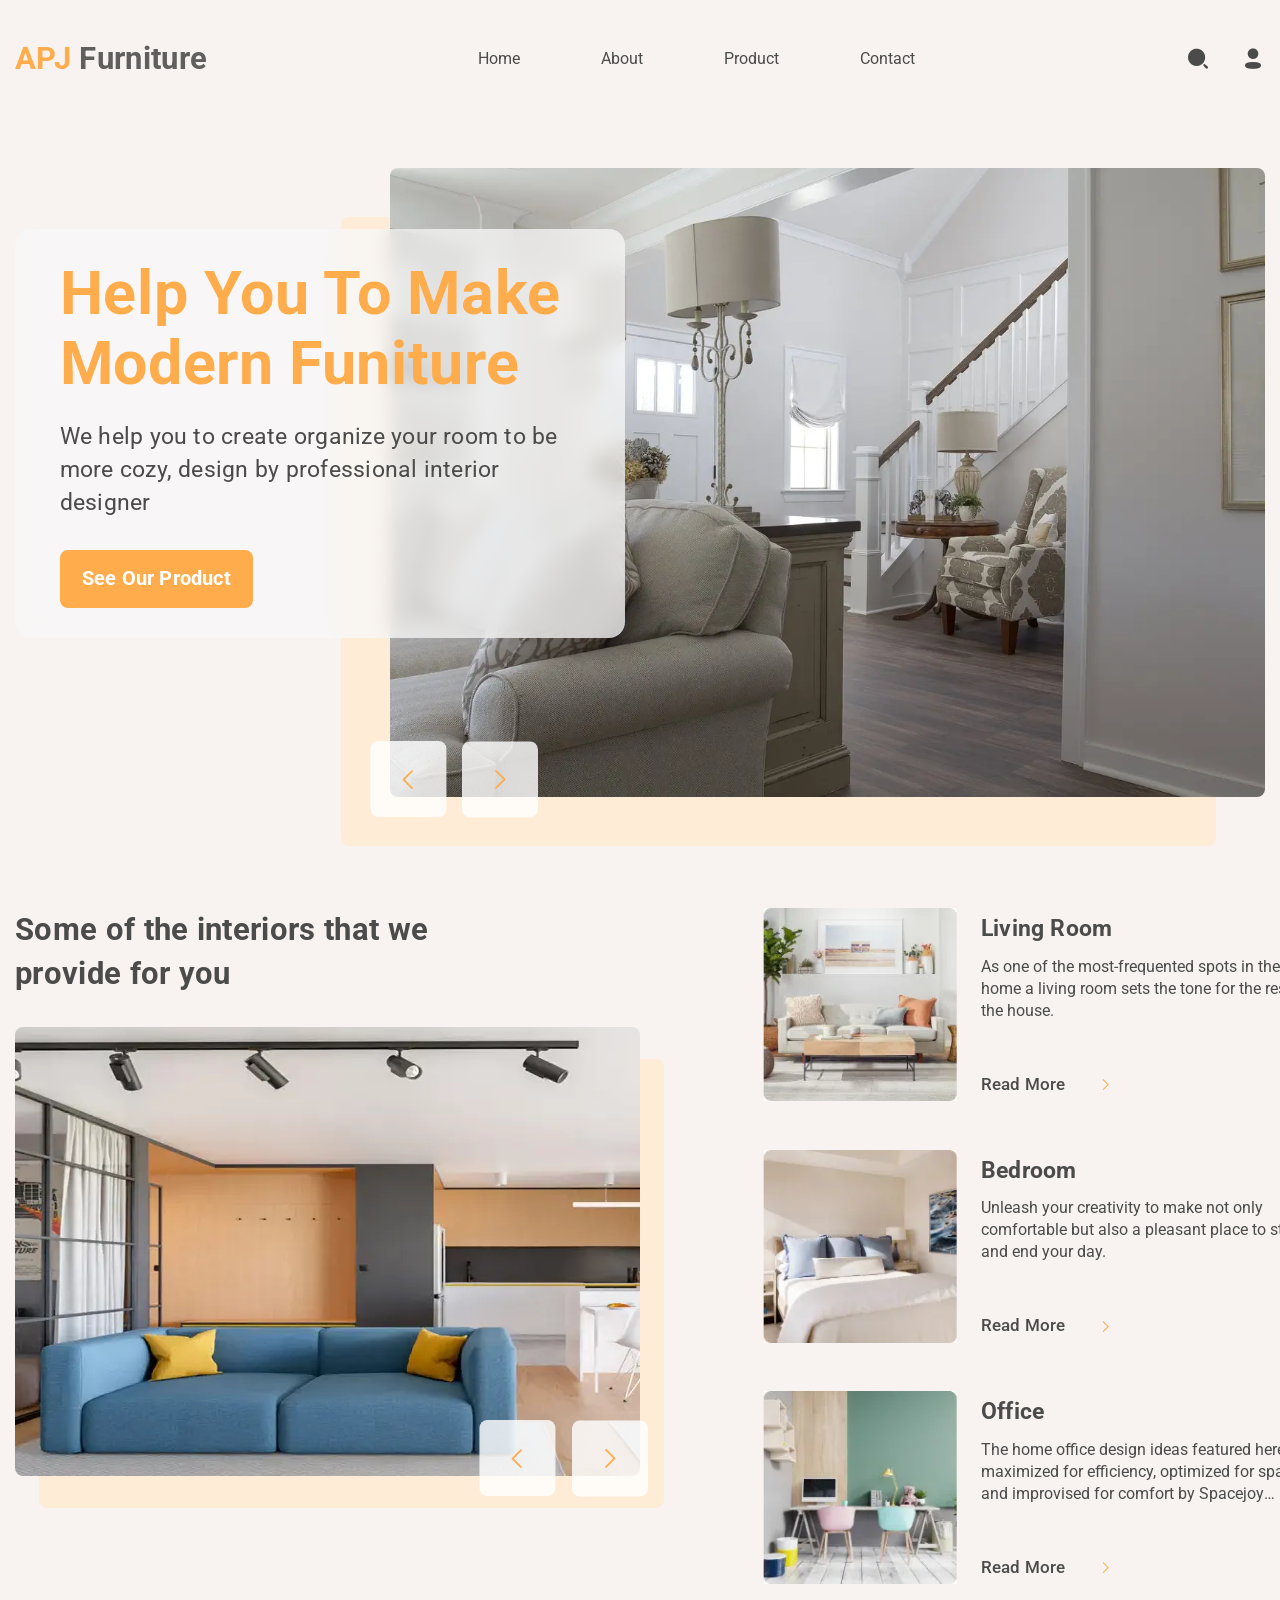
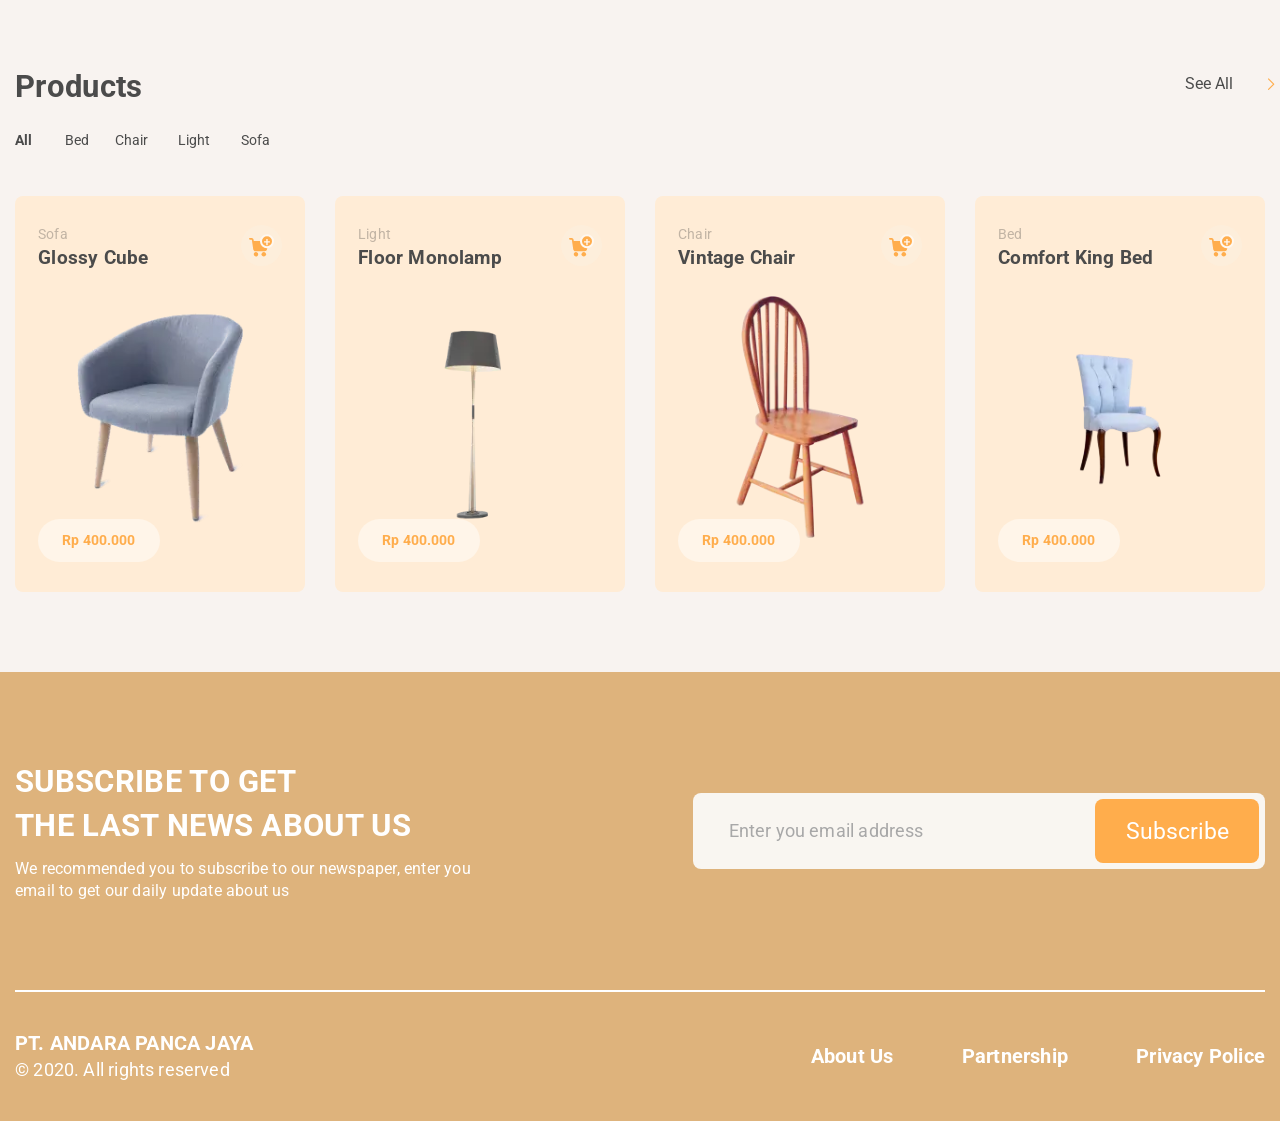
==== commit 26ab8d32: "Updates" ====
--- a/index.html
+++ b/index.html
@@ -6,7 +6,7 @@
 	<meta charset="UTF-8">
 	<meta name="format-detection" content="telephone=no">
 	<!-- <style>body{opacity: 0;}</style> -->
-	<link rel="stylesheet" href="css/style.min.css?_v=20250124230856">
+	<link rel="stylesheet" href="css/style.min.css?_v=20250125174952">
 	<link rel="shortcut icon" href="favicon.ico">
 	<!-- <meta name="robots" content="noindex, nofollow"> -->
 	<meta name="viewport" content="width=device-width, initial-scale=1.0">
@@ -19,26 +19,35 @@
 				<div class="header__body">
 					<div class="header__logo"><span>APJ</span> Furniture</div>
 					<div class="header__menu menu">
-
 						<nav class="menu__body">
 							<ul class="menu__list">
-								<li class="menu__item"><a href="#" data-goto=".hero" class="menu__link">Home</a></li>
-								<li class="menu__item"><a href="#" data-goto=".interiors" class="menu__link">About</a></li>
-								<li class="menu__item"><a href="#" data-goto=".products" class="menu__link menu__link-arrow _icon-Arrow-Down">Product</a></li>
-								<li class="menu__item"><a href="#" class="menu__link">Contact</a></li>
+								<li class="menu__item">
+									<a href="#" data-goto=".hero" class="menu__link">Home</a>
+								</li>
+								<li class="menu__item">
+									<a href="#" data-goto=".interiors" class="menu__link">About</a>
+								</li>
+								<li class="menu__item">
+									<a href="#" data-goto=".products" class="menu__link">Product</a>
+								</li>
+								<li class="menu__item">
+									<a href="#" class="menu__link">Contact</a>
+								</li>
 							</ul>
-
 						</nav>
 					</div>
 
 					<div class="header__icons">
-						<button type="button" class="menu__icon icon-menu"><span></span></button>
+						<button type="button" class="menu__icon icon-menu">
+							<span></span>
+						</button>
 						<span class="_icon-Search"></span>
 						<span class="_icon-Profile"></span>
 					</div>
 				</div>
 			</div>
 		</header>
+
 		<main class="page">
 			<section class="hero">
 				<div class="hero__container">
@@ -304,7 +313,7 @@
 			</div>
 		</footer>
 	</div>
-	<script src="js/app.min.js?_v=20250124230856"></script>
+	<script src="js/app.min.js?_v=20250125174952"></script>
 </body>
 
 </html>
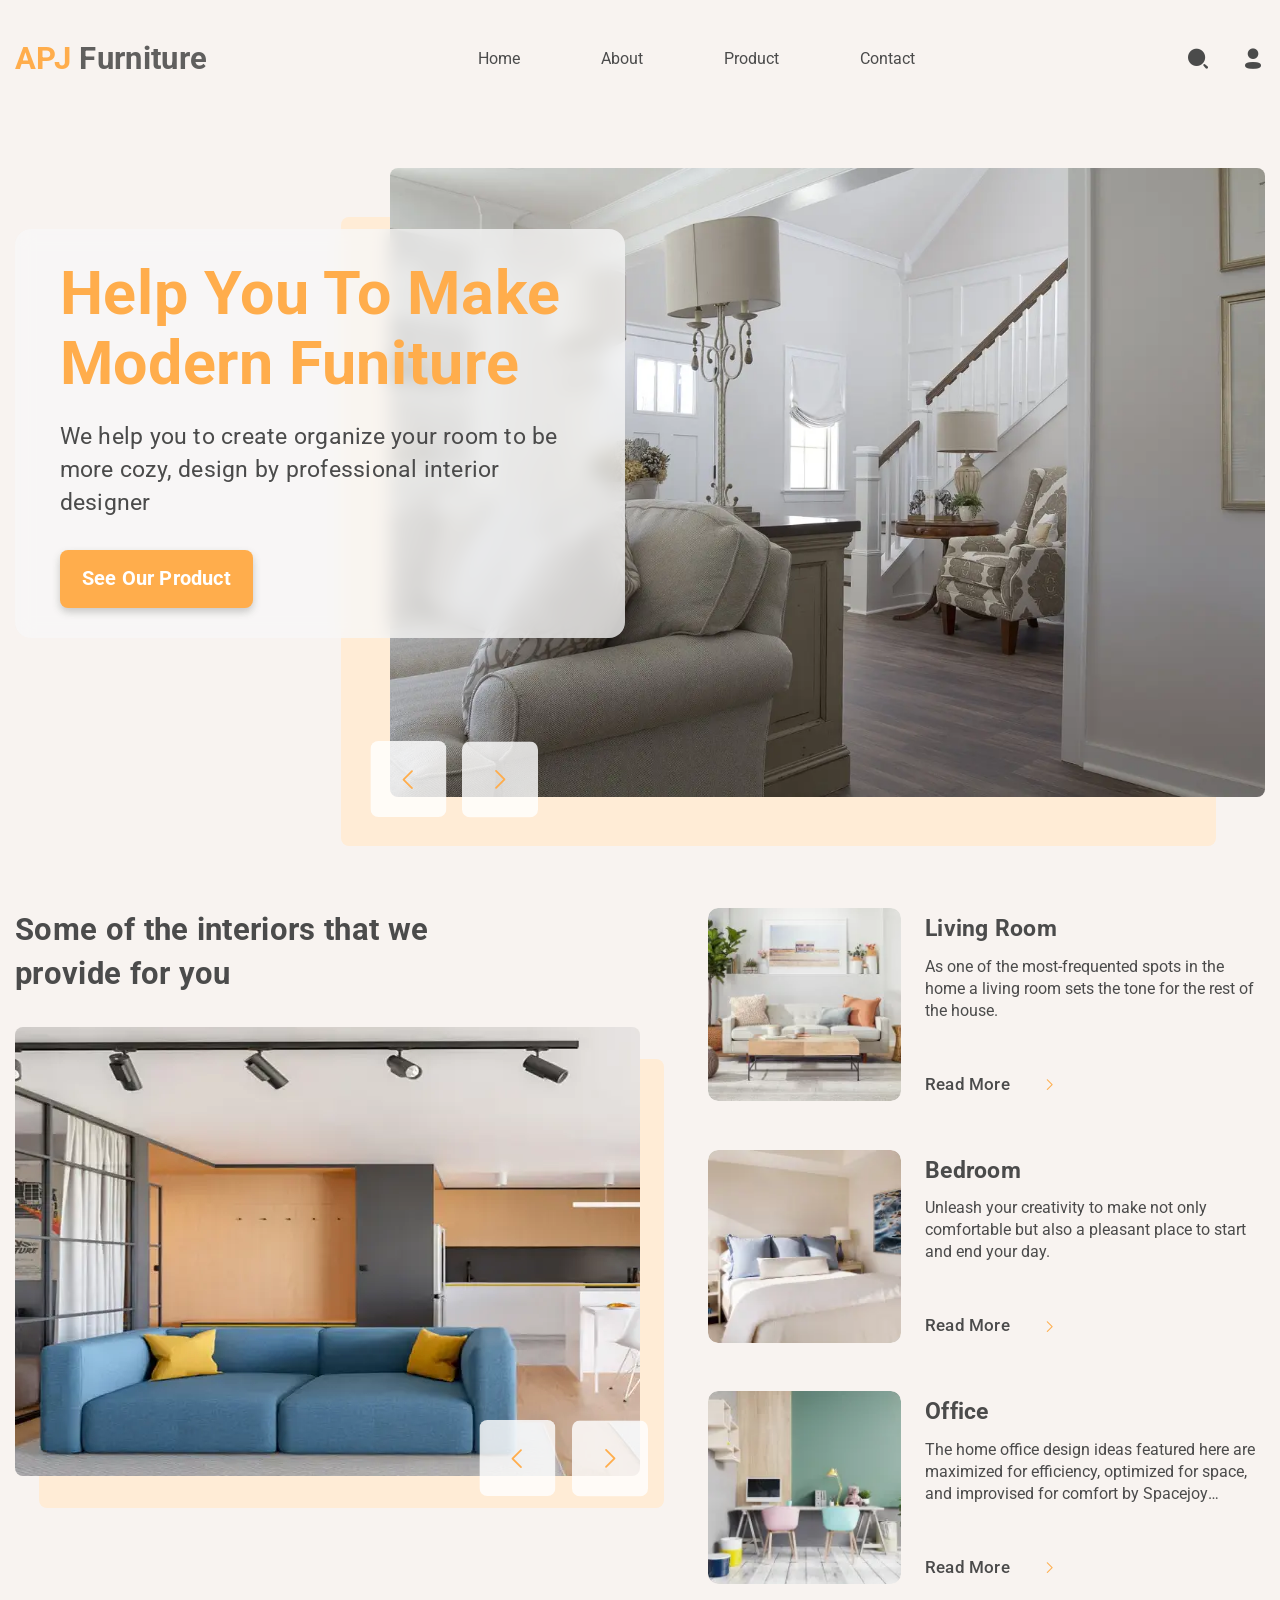
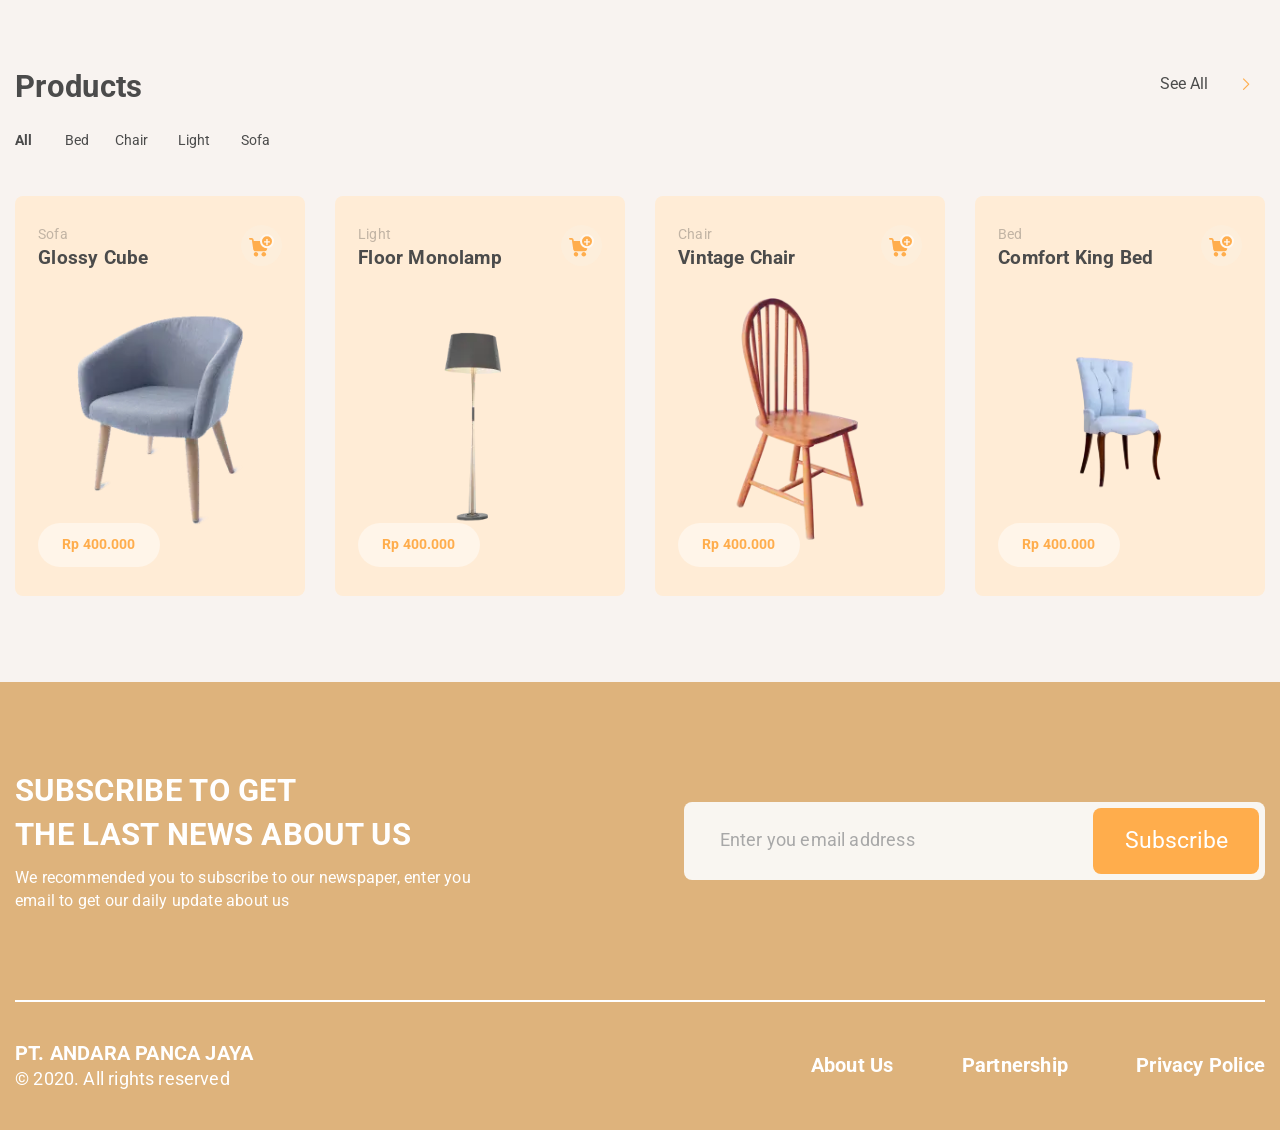
==== commit 44e15af4: "Updates" ====
--- a/index.html
+++ b/index.html
@@ -6,7 +6,7 @@
 	<meta charset="UTF-8">
 	<meta name="format-detection" content="telephone=no">
 	<!-- <style>body{opacity: 0;}</style> -->
-	<link rel="stylesheet" href="css/style.min.css?_v=20250125174952">
+	<link rel="stylesheet" href="css/style.min.css?_v=20250130115440">
 	<link rel="shortcut icon" href="favicon.ico">
 	<!-- <meta name="robots" content="noindex, nofollow"> -->
 	<meta name="viewport" content="width=device-width, initial-scale=1.0">
@@ -71,8 +71,8 @@
 						</div>
 						<div class="hero__main">
 							<div class="hero__controler">
-								<button class="hero__left _icon-Arrow-Down"></button>
-								<button class="hero__right _icon-Arrow-Down"></button>
+								<button class="hero__button hero__button--left _icon-Arrow-Down"></button>
+								<button class="hero__button hero__button--right _icon-Arrow-Down"></button>
 							</div>
 							<div class="hero__slider swiper">
 								<div class="hero__wrapper swiper-wrapper">
@@ -116,8 +116,8 @@
 									</div>
 								</div>
 								<div class="interiors__controler">
-									<button class="interiors__left _icon-Arrow-Down"></button>
-									<button class="interiors__right _icon-Arrow-Down"></button>
+									<button class="interiors__button interiors__button--left _icon-Arrow-Down"></button>
+									<button class="interiors__button interiors__button--right _icon-Arrow-Down"></button>
 								</div>
 							</div>
 						</div>
@@ -206,8 +206,8 @@
 							</ul>
 						</nav>
 					</div>
-					<div data-showmore="items" class="products__furniture">
-						<ul data-showmore-content="4" class="products__content">
+					<div data-showmore class="products__furniture">
+						<ul data-showmore-content="405" class="products__content">
 							<li data-pid="1" class="products__card card-products">
 								<div class="card-products__body">
 									<div class="card-products__header">
@@ -268,8 +268,68 @@
 									<div class="card-products__price">Rp 400.000</div>
 								</div>
 							</li>
+							<li data-pid="5" class="products__card card-products">
+								<div class="card-products__body">
+									<div class="card-products__header">
+										<div class="card-products__subscribe">sofa</div>
+										<div class="card-products__title">glossy cube</div>
+										<div class="card-products__cart">
+											<img src="img/products/cart.svg" alt="cart" />
+										</div>
+									</div>
+									<div class="card-products__image">
+										<picture><source srcset="img/products/1.webp" type="image/webp"><img src="img/products/1.png" alt="sofa" /></picture>
+									</div>
+									<div class="card-products__price">Rp 400.000</div>
+								</div>
+							</li>
+							<li data-pid="6" class="products__card card-products">
+								<div class="card-products__body">
+									<div class="card-products__header">
+										<div class="card-products__subscribe">Light</div>
+										<div class="card-products__title">Floor Monolamp</div>
+										<div class="card-products__cart">
+											<img src="img/products/cart.svg" alt="cart" />
+										</div>
+									</div>
+									<div class="card-products__image">
+										<picture><source srcset="img/products/2.webp" type="image/webp"><img src="img/products/2.png" alt="Light" /></picture>
+									</div>
+									<div class="card-products__price">Rp 400.000</div>
+								</div>
+							</li>
+							<li data-pid="7" class="products__card card-products">
+								<div class="card-products__body">
+									<div class="card-products__header">
+										<div class="card-products__subscribe">Chair</div>
+										<div class="card-products__title">Vintage Chair</div>
+										<div class="card-products__cart">
+											<img src="img/products/cart.svg" alt="cart" />
+										</div>
+									</div>
+									<div class="card-products__image">
+										<picture><source srcset="img/products/3.webp" type="image/webp"><img src="img/products/3.png" alt="Chair" /></picture>
+									</div>
+									<div class="card-products__price">Rp 400.000</div>
+								</div>
+							</li>
+							<li data-pid="8" class="products__card card-products">
+								<div class="card-products__body">
+									<div class="card-products__header">
+										<div class="card-products__subscribe">Bed</div>
+										<div class="card-products__title">Comfort King Bed</div>
+										<div class="card-products__cart">
+											<img src="img/products/cart.svg" alt="cart" />
+										</div>
+									</div>
+									<div class="card-products__image">
+										<picture><source srcset="img/products/6.webp" type="image/webp"><img src="img/products/6.png" alt="Bed" /></picture>
+									</div>
+									<div class="card-products__price">Rp 400.000</div>
+								</div>
+							</li>
 						</ul>
-						<button hidden data-showmore-button type="button" class="products__more _icon-Arrow-Down">
+						<button hidden data-showmore-button="800" type="button" class="products__more _icon-Arrow-Down">
 							<span>see all</span>
 							<span>hide all</span>
 						</button>
@@ -313,7 +373,7 @@
 			</div>
 		</footer>
 	</div>
-	<script src="js/app.min.js?_v=20250125174952"></script>
+	<script src="js/app.min.js?_v=20250130115440"></script>
 </body>
 
 </html>
--- a/css/style.min.css
+++ b/css/style.min.css
@@ -1 +1 @@
-@charset "UTF-8";@import url(https://fonts.googleapis.com/css?family=Roboto:regular,500,700&display=swap);@font-face{font-family:icons;font-display:swap;src:url(../fonts/icons.woff2) format("woff2"),url(../fonts/icons.woff) format("woff");font-weight:400;font-style:normal}[class*=_icon-]:before{font-family:icons;font-style:normal;font-weight:400;font-variant:normal;text-transform:none;line-height:1;-webkit-font-smoothing:antialiased;-moz-osx-font-smoothing:grayscale}[class*=_icon-]:before{display:block}._icon-Cart-color .path1:before{content:"\e900";color:#ffad4c}._icon-Cart-color .path2:before{content:"\e901";margin-left:-1.0869140625em;color:#ffad4c}._icon-Cart-color .path3:before{content:"\e902";margin-left:-1.0869140625em;color:#ffad4c}._icon-Cart-color .path4:before{content:"\e903";margin-left:-1.0869140625em;color:#ffad4c}._icon-Cart-color .path5:before{content:"\e904";margin-left:-1.0869140625em;color:#fef7ef}._icon-Cart-color .path6:before{content:"\e905";margin-left:-1.0869140625em;color:#fef7ef}._icon-Arrow-Down:before{content:"\e900"}._icon-cart:before{content:"\e901"}._icon-Profile:before{content:"\e902"}._icon-Search:before{content:"\e903"}*{padding:0;margin:0;border:0}*,::after,::before{-webkit-box-sizing:border-box;box-sizing:border-box}::after,::before{display:inline-block}body,html{height:100%;min-width:320px}body{color:#4b4b4b;line-height:1;font-family:Roboto;font-size:1rem;-ms-text-size-adjust:100%;-moz-text-size-adjust:100%;-webkit-text-size-adjust:100%;-webkit-font-smoothing:antialiased;-moz-osx-font-smoothing:grayscale}button,input,textarea{font-family:Roboto;font-size:inherit;line-height:inherit}button{cursor:pointer;color:inherit;background-color:transparent}a{display:inline-block;color:inherit;text-decoration:none}ul li{list-style:none}img{vertical-align:top}h1,h2,h3,h4,h5,h6{font-weight:inherit;font-size:inherit}.lock body{overflow:hidden;-ms-touch-action:none;touch-action:none;-ms-scroll-chaining:none;overscroll-behavior:none}.wrapper{min-height:100%;display:-webkit-box;display:-ms-flexbox;display:flex;-webkit-box-orient:vertical;-webkit-box-direction:normal;-ms-flex-direction:column;flex-direction:column;overflow:hidden}@supports (overflow:clip){.wrapper{overflow:clip}}.wrapper>main{-webkit-box-flex:1;-ms-flex:1 1 auto;flex:1 1 auto}.wrapper>*{min-width:0}[class*=__container]{max-width:85.875rem;margin:0 auto;padding:0 .9375rem}.icon-menu{display:none}[data-showmore-button] span:last-child{display:none}._showmore-active [data-showmore-button] span{display:none}._showmore-active [data-showmore-button] span:last-child{display:block}.ibg{width:100%;height:100%;-o-object-fit:cover;object-fit:cover}.ibg--top{-o-object-position:top;object-position:top}.ibg--bottom{-o-object-position:bottom;object-position:bottom}.ibg--left{-o-object-position:left;object-position:left}.ibg--right{-o-object-position:right;object-position:right}.ibg--contain{-o-object-fit:contain;object-fit:contain}.header{background-color:#f8f3f0}.header__body{display:-webkit-box;display:-ms-flexbox;display:flex;-webkit-box-pack:justify;-ms-flex-pack:justify;justify-content:space-between;padding-right:0;padding-left:auto}.header__logo{color:rgba(58,58,58,.8);line-height:156.25%;font-weight:700;letter-spacing:.32px;position:relative;z-index:6}.header__logo span{color:#ffad4c}.header__icons{font-size:1.5rem;display:-webkit-box;display:-ms-flexbox;display:flex;-webkit-box-align:center;-ms-flex-align:center;align-items:center;position:relative;z-index:5}.header__icons span{cursor:pointer}.menu{display:-webkit-box;display:-ms-flexbox;display:flex;-webkit-box-align:center;-ms-flex-align:center;align-items:center;max-width:36.6875rem}.menu__icon{font-size:1.5rem}.menu__list{display:-webkit-box;display:-ms-flexbox;display:flex}.menu__link-arrow{display:-webkit-box;display:-ms-flexbox;display:flex;-webkit-box-orient:horizontal;-webkit-box-direction:reverse;-ms-flex-direction:row-reverse;flex-direction:row-reverse}.footer{background-color:#deb37c;color:#fff}.footer__body{display:-webkit-box;display:-ms-flexbox;display:flex;-webkit-box-pack:justify;-ms-flex-pack:justify;justify-content:space-between;-webkit-box-align:center;-ms-flex-align:center;align-items:center;gap:1.875rem}.footer__title{font-weight:700;line-height:140%;letter-spacing:.02rem;text-transform:uppercase;max-width:27.1875rem;margin-bottom:.625rem}.footer__text{line-height:140%;letter-spacing:.0125rem;max-width:30.625rem}.footer__text p:not(:last-child){margin-bottom:.625rem}.footer__form{margin-right:.9375rem}.footer_hr{background-color:#fff;width:100%;height:.125rem}.footer__bottom{display:-webkit-box;display:-ms-flexbox;display:flex;-webkit-box-pack:justify;-ms-flex-pack:justify;justify-content:space-between;gap:1.25rem}.footer__copyTitle{font-weight:700;line-height:140%;letter-spacing:.0125rem}.footer__copyText{line-height:140%;letter-spacing:.01125rem}.footer__menu{display:-webkit-box;display:-ms-flexbox;display:flex;-webkit-box-align:center;-ms-flex-align:center;align-items:center}.footer__list{display:-webkit-box;display:-ms-flexbox;display:flex}.footer__link{font-weight:700;line-height:140%;letter-spacing:.0125rem}.form{width:100%}.form__email_footer{background-color:#f9f6f1;padding:.375rem;border-radius:8px;display:-webkit-box;display:-ms-flexbox;display:flex;-webkit-box-pack:justify;-ms-flex-pack:justify;justify-content:space-between}.form__email_footer input{padding-right:8.5625rem;width:100%;background-color:#f9f6f1}.form__email_footer input::-webkit-input-placeholder{color:#a8a8a8;line-height:140%;letter-spacing:.01125rem}.form__email_footer input::-moz-placeholder{color:#a8a8a8;line-height:140%;letter-spacing:.01125rem}.form__email_footer input:-ms-input-placeholder{color:#a8a8a8;line-height:140%;letter-spacing:.01125rem}.form__email_footer input::-ms-input-placeholder{color:#a8a8a8;line-height:140%;letter-spacing:.01125rem}.form__email_footer input::placeholder{color:#a8a8a8;line-height:140%;letter-spacing:.01125rem}.form__btn_footer{background-color:#ffad4c;border-radius:8px}.hero{background-color:#f8f3f0;height:calc(100% - 120px);position:relative}.hero__body{display:-ms-grid;display:grid;position:relative;-ms-grid-columns:auto 70%;grid-template-columns:auto 70%}.hero__content{height:auto;background-color:rgba(248,248,248,.77);border-radius:16px;-webkit-backdrop-filter:blur(9px);backdrop-filter:blur(9px);position:relative;z-index:2;left:0}.hero__title{color:#ffad4c;font-weight:700;text-transform:capitalize;line-height:115.625%;letter-spacing:.04rem}.hero__text{line-height:141.666667%;letter-spacing:.015rem}.hero__text p:not(:last-child){margin-bottom:.9375rem}.hero__btn{background-color:#ffad4c;border-radius:.5rem;font-weight:700;color:#fff;line-height:170%;letter-spacing:.0125rem}.hero__main{position:relative}.hero__main::before{content:"";width:100%;height:100%;background-color:#ffecd6;position:absolute;margin-left:-3.0625rem;margin-top:3.0625rem;border-radius:.5rem}.hero__controler{left:-20px;bottom:-20px;position:absolute;z-index:3;display:-webkit-box;display:-ms-flexbox;display:flex;gap:1rem}.hero__controler button{background-color:rgba(255,255,255,.81);border-radius:8px;color:#ffad4c}.hero__left{-webkit-transform:rotate(90deg);-ms-transform:rotate(90deg);transform:rotate(90deg)}.hero__right{-webkit-transform:rotate(-90deg);-ms-transform:rotate(-90deg);transform:rotate(-90deg)}.hero__slider{min-width:0;height:100%}.swiper-slide img{border-radius:.5rem;height:100%;-o-object-fit:cover;object-fit:cover;width:100%;aspect-ratio:890/640}.interiors{position:relative;background-color:#f8f3f0}.interiors__body{display:-webkit-box;display:-ms-flexbox;display:flex;-webkit-box-pack:justify;-ms-flex-pack:justify;justify-content:space-between;margin-bottom:-2rem;padding-bottom:2rem}.interiors__main{-webkit-box-flex:0;-ms-flex:0 1 50%;flex:0 1 50%;width:50%;position:relative;z-index:1}.interiors__title{font-weight:700;line-height:140%;letter-spacing:.02rem;max-width:28.125rem}.interiors__left{-webkit-transform:rotate(90deg);-ms-transform:rotate(90deg);transform:rotate(90deg)}.interiors__right{-webkit-transform:rotate(-90deg);-ms-transform:rotate(-90deg);transform:rotate(-90deg)}.interiors__wrap{position:relative;-webkit-transform:translate(-30%,0);-ms-transform:translate(-30%,0);transform:translate(-30%,0);opacity:0}.interiors__wrap._watcher-view{-webkit-transition:all 4s ease 0s;transition:all 4s ease 0s;-webkit-transform:translate(0,0);-ms-transform:translate(0,0);transform:translate(0,0);opacity:1}.interiors__wrap::before{content:"";width:100%;height:100%;background-color:#ffecd6;position:absolute;margin-top:2rem;border-radius:.5rem;margin-left:1.5rem}.interiors__controler{right:-.5rem;bottom:-20px;position:absolute;z-index:10;display:-webkit-box;display:-ms-flexbox;display:flex;gap:1rem}.interiors__controler button{background-color:rgba(255,255,255,.81);border-radius:8px;color:#ffad4c}.interiors__inner{-webkit-box-flex:0;-ms-flex:0 1 50%;flex:0 1 50%}.interiors__items{height:calc(100% + 32px);display:-webkit-box;display:-ms-flexbox;display:flex;-webkit-box-orient:vertical;-webkit-box-direction:normal;-ms-flex-direction:column;flex-direction:column;-webkit-box-pack:justify;-ms-flex-pack:justify;justify-content:space-between;opacity:0;-webkit-transition:all 4s ease 0s;transition:all 4s ease 0s;-webkit-transform:translate(-10%,0);-ms-transform:translate(-10%,0);transform:translate(-10%,0)}.interiors__items._watcher-view{opacity:1;-webkit-transform:translate(-30%,0);-ms-transform:translate(-30%,0);transform:translate(-30%,0);-webkit-transition:all 2s ease 0s;transition:all 2s ease 0s}.interiors__item{display:-ms-grid;display:grid;-ms-grid-columns:auto 1fr;grid-template-columns:auto 1fr;opacity:1;-webkit-transform:translate(40%,0);-ms-transform:translate(40%,0);transform:translate(40%,0);-webkit-transition:all 2s ease 0s;transition:all 2s ease 0s}.interiors__image{margin-right:1.5rem}.interiors__image img{height:100%}.interiors__content{display:-webkit-box;display:-ms-flexbox;display:flex;-webkit-box-orient:vertical;-webkit-box-direction:normal;-ms-flex-direction:column;flex-direction:column;-webkit-box-pack:justify;-ms-flex-pack:justify;justify-content:space-between;padding-top:.3125rem;padding-bottom:.3125rem}.interiors__block{overflow:hidden;max-height:50%}.interiors__miniTitle{font-weight:700;line-height:140%;letter-spacing:.015rem;text-transform:capitalize}.interiors__miniTitle:not(:last-child){margin-bottom:.625rem}.interiors__description{line-height:140%;-webkit-box-orient:vertical;display:block;display:-webkit-box;overflow:hidden!important;text-overflow:ellipsis;-webkit-line-clamp:3;max-width:calc(line-height * 3)}.interiors__description p:not(:last-child){margin-bottom:.625rem}.interiors__more{font-weight:500;line-height:140%;letter-spacing:.17px;display:-webkit-box;display:-ms-flexbox;display:flex;-webkit-box-align:center;-ms-flex-align:center;align-items:center;-webkit-box-orient:horizontal;-webkit-box-direction:reverse;-ms-flex-direction:row-reverse;flex-direction:row-reverse;margin-top:.625rem}.interiors__more::before{-webkit-transform:rotate(-90deg);-ms-transform:rotate(-90deg);transform:rotate(-90deg);color:#ffad4c}.products{background-color:#f8f3f0}.products__container{position:relative}.products__title{font-weight:700;line-height:140%;letter-spacing:.01em;margin-bottom:1.5rem}.products__items{display:-ms-grid;display:grid;-ms-grid-columns:20px 20px 33px 33px 30px;grid-template-columns:20px 20px 33px 33px 30px;gap:1.875rem}.products__item{cursor:pointer;font-size:.875rem}.products__item._active{font-weight:700}.products__content{display:-ms-grid;display:grid;-ms-grid-columns:(minmax(100px,1fr))[4];grid-template-columns:repeat(4,minmax(100px,1fr));-webkit-box-pack:justify;-ms-flex-pack:justify;justify-content:space-between;gap:1.875rem}.products__more{position:absolute;top:.625rem;right:0;z-index:10;text-transform:capitalize;display:-webkit-box;display:-ms-flexbox;display:flex;-webkit-box-align:center;-ms-flex-align:center;align-items:center;-webkit-box-orient:horizontal;-webkit-box-direction:reverse;-ms-flex-direction:row-reverse;flex-direction:row-reverse}.products__more::before{color:#ffad4c;font-size:1.125rem;-webkit-transform:rotate(-90deg);-ms-transform:rotate(-90deg);transform:rotate(-90deg)}.card-products__body{height:100%;position:relative;background-color:#ffecd6;border-radius:.5rem;display:-webkit-box;display:-ms-flexbox;display:flex;-webkit-box-orient:vertical;-webkit-box-direction:normal;-ms-flex-direction:column;flex-direction:column;height:100%}.card-products__cart{position:absolute;top:0;right:0;width:2.5625rem;height:2.5625rem;border-radius:2.25rem;-webkit-backdrop-filter:blur(4px);backdrop-filter:blur(4px);background-color:#fdeedb;display:-webkit-box;display:-ms-flexbox;display:flex;-webkit-box-align:center;-ms-flex-align:center;align-items:center;-webkit-box-pack:center;-ms-flex-pack:center;justify-content:center}.card-products__header{position:relative}.card-products__header::before{position:absolute;right:0;font-size:1.5625rem}.card-products__subscribe{font-size:.875rem;line-height:140%;letter-spacing:.01em;color:rgba(51,51,51,.3019607843);text-transform:capitalize}.card-products__title{font-weight:700;line-height:140%;letter-spacing:.01em;text-transform:capitalize}.card-products__image{-webkit-box-flex:1;-ms-flex:1 1 auto;flex:1 1 auto;-ms-flex-item-align:center;-ms-grid-row-align:center;align-self:center;-ms-grid-column-align:center;justify-self:center;display:-webkit-box;display:-ms-flexbox;display:flex;-webkit-box-pack:center;-ms-flex-pack:center;justify-content:center;-webkit-box-align:center;-ms-flex-align:center;align-items:center}.card-products__image img{width:100%;-o-object-fit:cover;object-fit:cover}.card-products__price{background-color:rgba(255,255,255,.45);border-radius:36px;padding:.75rem 1.5rem;font-weight:700;font-size:.875rem;line-height:140%;letter-spacing:.01em;color:#ffad4c;position:absolute;z-index:2}.swiper{overflow:hidden}.swiper-initialized{-ms-touch-action:pan-y;touch-action:pan-y}.swiper-wrapper{width:100%;height:100%;-webkit-box-sizing:content-box;box-sizing:content-box;display:-webkit-box;display:-ms-flexbox;display:flex;position:relative}.swiper-vertical .swiper-wrapper{-webkit-box-orient:vertical;-webkit-box-direction:normal;-ms-flex-direction:column;flex-direction:column}.swiper-autoheight .swiper-wrapper{-webkit-box-align:start;-ms-flex-align:start;align-items:flex-start}.swiper-initialized .swiper-slide{-ms-flex-negative:0;flex-shrink:0}.swiper-android .swiper-slide,.swiper-android .swiper-wrapper{-webkit-transform:translate3d(0,0,0);transform:translate3d(0,0,0)}.swiper-button-lock{display:none!important}@media (min-width:85.875em){.header{padding-top:2.3125rem}.header{padding-bottom:2.3125rem}.header__logo{font-size:2rem}.header__icons{gap:2rem}.menu__list{-webkit-column-gap:5.5rem;-moz-column-gap:5.5rem;column-gap:5.5rem}.menu__link-arrow{gap:.875rem}.footer{padding-top:5.75rem}.footer__title{font-size:2rem}.footer_hr{margin-top:5.75rem}.footer__bottom{padding-top:2.5rem}.footer__bottom{padding-bottom:2.5rem}.footer__copyTitle{font-size:1.25rem}.footer__copyText{font-size:1.125rem}.footer__list{-webkit-column-gap:4.5rem;-moz-column-gap:4.5rem;column-gap:4.5rem}.footer__link{font-size:1.25rem}.form__email_footer{width:38rem}.form__email_footer{gap:1.875rem}.form__email_footer input{padding-left:1.9375rem}.form__email_footer input{padding-right:1.9375rem}.form__email_footer input::-webkit-input-placeholder{font-size:1.125rem}.form__email_footer input::-moz-placeholder{font-size:1.125rem}.form__email_footer input:-ms-input-placeholder{font-size:1.125rem}.form__email_footer input::-ms-input-placeholder{font-size:1.125rem}.form__email_footer input::placeholder{font-size:1.125rem}.form__btn_footer{padding-top:1.3125rem}.form__btn_footer{padding-bottom:1.3125rem}.form__btn_footer{padding-left:2rem}.form__btn_footer{padding-right:2rem}.form__btn_footer{font-size:1.5rem}.hero{padding-top:3.375rem}.hero{padding-bottom:5.625rem}.hero__inner{width:12.5rem}.hero__content{width:40.3125rem}.hero__content{padding-left:3rem}.hero__content{padding-right:3rem}.hero__content{padding-top:2rem}.hero__content{padding-bottom:2rem}.hero__content{top:4.0625rem}.hero__title{font-size:4rem}.hero__title{line-height:4.625rem}.hero__title{margin-bottom:1.5rem}.hero__text{margin-bottom:2rem}.hero__text{font-size:1.5rem}.hero__btn{padding-left:1.4375rem}.hero__btn{padding-right:1.4375rem}.hero__btn{padding-top:.8125rem}.hero__btn{padding-bottom:.8125rem}.hero__btn{font-size:1.25rem}.hero__controler button{width:5rem}.hero__controler button{height:5rem}.hero__controler button{font-size:1.875rem}.interiors{padding-top:1.875rem}.interiors{padding-bottom:3.75rem}.interiors__body{-webkit-column-gap:4.5rem;-moz-column-gap:4.5rem;column-gap:4.5rem}.interiors__title{font-size:2rem}.interiors__title{margin-bottom:2rem}.interiors__controler button{width:5rem}.interiors__controler button{height:5rem}.interiors__controler button{font-size:1.875rem}.interiors__items{row-gap:2.5rem}.interiors__image{height:12.625rem}.interiors__miniTitle{font-size:1.5rem}.interiors__description{font-size:1rem}.interiors__more{font-size:1.0625rem}.interiors__more{gap:2.0625rem}.products{padding-top:3.75rem}.products__title{font-size:2rem}.products__items{margin-bottom:3.125rem}.products__furniture{padding-bottom:5.3125rem}.products__more{gap:1.875rem}.card-products__body{padding-top:1.875rem}.card-products__body{padding-bottom:1.875rem}.card-products__body{padding-left:1.5rem}.card-products__body{padding-right:1.5rem}.card-products__body{height:25rem}.card-products__title{font-size:1.25rem}.card-products__image{width:13rem}.card-products__price{bottom:1.875rem}.card-products__price{left:1.5rem}}@media (max-width:20em){.header{padding-top:.625rem}.header{padding-bottom:.625rem}.header__logo{font-size:1.125rem}.header__icons{gap:1.125rem}.menu__link-arrow{gap:.5rem}.footer{padding-top:2.5rem}.footer__title{font-size:1.625rem}.footer_hr{margin-top:2.5rem}.footer__bottom{padding-top:1.25rem}.footer__bottom{padding-bottom:1.25rem}.footer__copyTitle{font-size:1rem}.footer__copyText{font-size:.875rem}.footer__list{-webkit-column-gap:1.875rem;-moz-column-gap:1.875rem;column-gap:1.875rem}.footer__link{font-size:1rem}.form__email_footer{width:12.5rem}.form__email_footer{gap:.625rem}.form__email_footer input{padding-left:.625rem}.form__email_footer input{padding-right:.0000000625rem}.form__email_footer input::-webkit-input-placeholder{font-size:.875rem}.form__email_footer input::-moz-placeholder{font-size:.875rem}.form__email_footer input:-ms-input-placeholder{font-size:.875rem}.form__email_footer input::-ms-input-placeholder{font-size:.875rem}.form__email_footer input::placeholder{font-size:.875rem}.form__btn_footer{padding-top:.9375rem}.form__btn_footer{padding-bottom:.9375rem}.form__btn_footer{padding-left:.9375rem}.form__btn_footer{padding-right:.9375rem}.form__btn_footer{font-size:.875rem}.hero{padding-top:1.25rem}.hero{padding-bottom:.625rem}.hero__inner{width:6.25rem}.hero__content{width:15.625rem}.hero__content{padding-left:.625rem}.hero__content{padding-right:.625rem}.hero__content{padding-top:.625rem}.hero__content{padding-bottom:.625rem}.hero__title{font-size:1.625rem}.hero__title{line-height:1.5rem}.hero__title{margin-bottom:.9375rem}.hero__text{margin-bottom:.9375rem}.hero__text{font-size:.875rem}.hero__btn{padding-left:.8125rem}.hero__btn{padding-right:.8125rem}.hero__btn{padding-top:.5rem}.hero__btn{padding-bottom:.5rem}.hero__btn{font-size:1rem}.hero__controler button{width:2.5rem}.hero__controler button{height:2.5rem}.hero__controler button{font-size:1.25rem}.interiors{padding-top:.625rem}.interiors{padding-bottom:1.25rem}.interiors__body{-webkit-column-gap:1.875rem;-moz-column-gap:1.875rem;column-gap:1.875rem}.interiors__title{font-size:1.5rem}.interiors__title{margin-bottom:1.25rem}.interiors__controler button{width:2.5rem}.interiors__controler button{height:2.5rem}.interiors__controler button{font-size:1.25rem}.interiors__image{height:6.25rem}.interiors__more{gap:1.25rem}.products{padding-top:1.25rem}.products__title{font-size:1.5rem}.products__items{margin-bottom:2.5rem}.products__furniture{padding-bottom:2.5rem}.products__more{gap:1.25rem}.card-products__body{padding-top:1.25rem}.card-products__body{padding-bottom:1.25rem}.card-products__body{padding-left:.9375rem}.card-products__body{padding-right:.9375rem}.card-products__body{height:21.875rem}.card-products__price{bottom:1.25rem}.card-products__price{left:.9375rem}}@media (max-width:85.875em){.footer__form{margin-right:0}}@media (max-width:61.99875em){.hero{padding-top:0}.hero__container{padding-left:0;padding-right:0}.hero__body{display:-webkit-box;display:-ms-flexbox;display:flex;-webkit-box-orient:vertical;-webkit-box-direction:normal;-ms-flex-direction:column;flex-direction:column}.hero__content{position:absolute;top:20%;left:10px;background-color:transparent;-webkit-backdrop-filter:blur(0);backdrop-filter:blur(0)}.hero__words{color:#fff;text-shadow:0 0 35px #fdefde}.hero__text{color:#fff;text-shadow:0 0 35px #fdefde}.hero__main::before{opacity:0;visibility:hidden}.hero__main::after{content:"";width:100%;height:100%;background-color:rgba(0,0,0,.498);position:absolute;left:0;right:0;top:0;bottom:0}.hero__controler{left:100%;bottom:.625rem;-webkit-transform:translate(-110%,0);-ms-transform:translate(-110%,0);transform:translate(-110%,0)}.hero__left{-webkit-box-shadow:2px -3px 8px 2px rgba(0,0,0,.5);box-shadow:2px -3px 8px 2px rgba(0,0,0,.5)}.hero__right{-webkit-box-shadow:-2px 3px 8px 2px rgba(0,0,0,.5);box-shadow:-2px 3px 8px 2px rgba(0,0,0,.5)}.swiper-slide img{border-radius:0}.products__content{-ms-grid-columns:(minmax(100px,1fr))[3];grid-template-columns:repeat(3,minmax(100px,1fr))}}@media (max-width:47.99875em){.menu__body{position:fixed;width:100%;height:100%;left:-100%;top:0;overflow:auto;padding:3.125rem .9375rem .9375rem 1.875rem;-webkit-transition:all .3s;transition:all .3s}.menu__body::before{content:"";position:fixed;width:100%;height:4.375rem;left:-100%;top:0;-webkit-transition:left .3s;transition:left .3s;z-index:2}.menu-open .menu__body{-webkit-transition:all .3s;transition:all .3s;left:0}.menu-open .menu__body::before{-webkit-transition:all .3s;transition:all .3s;left:0}.menu__item{display:none}.menu-open .menu__item{display:block}.icon-menu{display:block;position:relative;z-index:5}.icon-menu span,.icon-menu::after,.icon-menu::before{content:"";-webkit-transition:all .3s ease 0s;transition:all .3s ease 0s;right:0;position:absolute;width:100%;height:.125rem;background-color:#000}.icon-menu span{width:80%}.icon-menu::before{top:0}.icon-menu::after{bottom:0}.icon-menu span{top:calc(50% - .0625rem)}.menu-open .icon-menu span{width:0}.menu-open .icon-menu::before{top:calc(50% - .0625rem);-webkit-transform:rotate(-45deg);-ms-transform:rotate(-45deg);transform:rotate(-45deg)}.menu-open .icon-menu::after{bottom:calc(50% - .0625rem);-webkit-transform:rotate(45deg);-ms-transform:rotate(45deg);transform:rotate(45deg)}.menu-open .menu__body{display:-webkit-box;display:-ms-flexbox;display:flex;-webkit-box-pack:start;-ms-flex-pack:start;justify-content:flex-start;background-color:#e5e5e5;z-index:5}.menu-open .menu__list{-webkit-box-orient:vertical;-webkit-box-direction:normal;-ms-flex-direction:column;flex-direction:column;-webkit-box-align:start;-ms-flex-align:start;align-items:flex-start;padding-top:8.75rem;row-gap:2.5rem;margin-right:3.75rem;font-size:1.25rem}.footer__body{-webkit-box-orient:vertical;-webkit-box-direction:normal;-ms-flex-direction:column;flex-direction:column;-webkit-box-align:start;-ms-flex-align:start;align-items:flex-start;width:100%}.footer_hr{margin-left:-1.875rem;margin-right:-1.875rem;width:calc(100% + 100px)}.footer__bottom{-webkit-box-align:center;-ms-flex-align:center;align-items:center;-ms-flex-pack:distribute;justify-content:space-around}.footer__list{-webkit-box-orient:vertical;-webkit-box-direction:normal;-ms-flex-direction:column;flex-direction:column}.hero__inner{width:80%}.hero__title{color:#fff}.hero__controler{display:none}.hero__left{-webkit-box-shadow:2px -3px 6px 1px rgba(0,0,0,.5);box-shadow:2px -3px 6px 1px rgba(0,0,0,.5)}.hero__right{-webkit-box-shadow:-2px 3px 6px 1px rgba(0,0,0,.5);box-shadow:-2px 3px 6px 1px rgba(0,0,0,.5)}.interiors__body{display:block}.interiors__main{width:100%}.interiors__wrap::before{opacity:0;visibility:hidden}.interiors__slider{width:100%}.interiors__controler{right:1.25rem}.interiors__items{height:auto}.interiors__item{display:-webkit-box;display:-ms-flexbox;display:flex;gap:10px}.interiors__image{height:auto;aspect-ratio:1/1}.products__content{-ms-grid-columns:(minmax(100px,313px))[2];grid-template-columns:repeat(2,minmax(100px,313px));-webkit-box-pack:center;-ms-flex-pack:center;justify-content:center}}@media (max-width:47.99875em) and (max-width:20em){.icon-menu{width:1.25rem}.icon-menu{height:.875rem}.footer__list{row-gap:1.125rem}.form__email_footer{width:18.125rem}.hero__title{line-height:1.875rem}.interiors__items{row-gap:1.875rem}}@media (max-width:47.99875em) and (any-hover:none){.icon-menu{cursor:default}}@media (max-width:29.99875em){.footer__bottom{-webkit-box-orient:vertical;-webkit-box-direction:reverse;-ms-flex-direction:column-reverse;flex-direction:column-reverse;-webkit-box-align:start;-ms-flex-align:start;align-items:flex-start;gap:1.875rem}.hero__text{display:none}.interiors__main{margin-left:-.9375rem;margin-right:.9375rem;width:calc(100% + 30px)}.interiors__title{padding-left:.9375rem;padding-right:.9375rem}.interiors__description{max-width:calc(line-height * 2);-webkit-line-clamp:2}.products__content{-ms-grid-columns:minmax(100px,313px);grid-template-columns:minmax(100px,313px)}}@media (max-width:47.99875em) and (min-width:85.875em){.icon-menu{width:1.5rem}.icon-menu{height:1.125rem}.footer__list{row-gap:1.25rem}.form__email_footer{width:46.125rem}.hero__title{line-height:3.75rem}.interiors__items{row-gap:2.5rem}}@media (max-width:47.99875em) and (min-width:20em) and (max-width:85.875em){@supports (width:clamp(1.25rem ,1.1740986717rem + 0.3795066414vw ,1.5rem)){.icon-menu{width:clamp(1.25rem ,1.1740986717rem + .3795066414vw ,1.5rem)}}@supports not (width:clamp(1.25rem ,1.1740986717rem + 0.3795066414vw ,1.5rem)){.icon-menu{width:calc(1.25rem + .25 * (100vw - 20rem)/ 65.875)}}@supports (height:clamp(0.875rem ,0.7990986717rem + 0.3795066414vw ,1.125rem)){.icon-menu{height:clamp(.875rem ,.7990986717rem + .3795066414vw ,1.125rem)}}@supports not (height:clamp(0.875rem ,0.7990986717rem + 0.3795066414vw ,1.125rem)){.icon-menu{height:calc(.875rem + .25 * (100vw - 20rem)/ 65.875)}}@supports (row-gap:clamp(1.125rem ,1.0870493359rem + 0.1897533207vw ,1.25rem)){.footer__list{row-gap:clamp(1.125rem ,1.0870493359rem + .1897533207vw ,1.25rem)}}@supports not (row-gap:clamp(1.125rem ,1.0870493359rem + 0.1897533207vw ,1.25rem)){.footer__list{row-gap:calc(1.125rem + .125 * (100vw - 20rem)/ 65.875)}}@supports (width:clamp(18.125rem ,9.6240512334rem + 42.504743833vw ,46.125rem)){.form__email_footer{width:clamp(18.125rem ,9.6240512334rem + 42.504743833vw ,46.125rem)}}@supports not (width:clamp(18.125rem ,9.6240512334rem + 42.504743833vw ,46.125rem)){.form__email_footer{width:calc(18.125rem + 28 * (100vw - 20rem)/ 65.875)}}@supports (line-height:clamp(1.875rem ,1.305740038rem + 2.8462998102vw ,3.75rem)){.hero__title{line-height:clamp(1.875rem ,1.305740038rem + 2.8462998102vw ,3.75rem)}}@supports not (line-height:clamp(1.875rem ,1.305740038rem + 2.8462998102vw ,3.75rem)){.hero__title{line-height:calc(1.875rem + 1.875 * (100vw - 20rem)/ 65.875)}}@supports (row-gap:clamp(1.875rem ,1.6852466793rem + 0.9487666034vw ,2.5rem)){.interiors__items{row-gap:clamp(1.875rem ,1.6852466793rem + .9487666034vw ,2.5rem)}}@supports not (row-gap:clamp(1.875rem ,1.6852466793rem + 0.9487666034vw ,2.5rem)){.interiors__items{row-gap:calc(1.875rem + .625 * (100vw - 20rem)/ 65.875)}}}@media (min-width:20em) and (max-width:85.875em){@supports (padding-top:clamp(0.625rem ,0.1126660342rem + 2.5616698292vw ,2.3125rem)){.header{padding-top:clamp(.625rem ,.1126660342rem + 2.5616698292vw ,2.3125rem)}}@supports not (padding-top:clamp(0.625rem ,0.1126660342rem + 2.5616698292vw ,2.3125rem)){.header{padding-top:calc(.625rem + 1.6875 * (100vw - 20rem)/ 65.875)}}@supports (padding-bottom:clamp(0.625rem ,0.1126660342rem + 2.5616698292vw ,2.3125rem)){.header{padding-bottom:clamp(.625rem ,.1126660342rem + 2.5616698292vw ,2.3125rem)}}@supports not (padding-bottom:clamp(0.625rem ,0.1126660342rem + 2.5616698292vw ,2.3125rem)){.header{padding-bottom:calc(.625rem + 1.6875 * (100vw - 20rem)/ 65.875)}}@supports (font-size:clamp(1.125rem ,0.859345351rem + 1.3282732448vw ,2rem)){.header__logo{font-size:clamp(1.125rem ,.859345351rem + 1.3282732448vw ,2rem)}}@supports not (font-size:clamp(1.125rem ,0.859345351rem + 1.3282732448vw ,2rem)){.header__logo{font-size:calc(1.125rem + .875 * (100vw - 20rem)/ 65.875)}}@supports (gap:clamp(1.125rem ,0.859345351rem + 1.3282732448vw ,2rem)){.header__icons{gap:clamp(1.125rem ,.859345351rem + 1.3282732448vw ,2rem)}}@supports not (gap:clamp(1.125rem ,0.859345351rem + 1.3282732448vw ,2rem)){.header__icons{gap:calc(1.125rem + .875 * (100vw - 20rem)/ 65.875)}}@supports (gap:clamp(0.5rem ,0.3861480076rem + 0.569259962vw ,0.875rem)){.menu__link-arrow{gap:clamp(.5rem ,.3861480076rem + .569259962vw ,.875rem)}}@supports not (gap:clamp(0.5rem ,0.3861480076rem + 0.569259962vw ,0.875rem)){.menu__link-arrow{gap:calc(.5rem + .375 * (100vw - 20rem)/ 65.875)}}@supports (padding-top:clamp(2.5rem ,1.5132827324rem + 4.9335863378vw ,5.75rem)){.footer{padding-top:clamp(2.5rem ,1.5132827324rem + 4.9335863378vw ,5.75rem)}}@supports not (padding-top:clamp(2.5rem ,1.5132827324rem + 4.9335863378vw ,5.75rem)){.footer{padding-top:calc(2.5rem + 3.25 * (100vw - 20rem)/ 65.875)}}@supports (font-size:clamp(1.625rem ,1.5111480076rem + 0.569259962vw ,2rem)){.footer__title{font-size:clamp(1.625rem ,1.5111480076rem + .569259962vw ,2rem)}}@supports not (font-size:clamp(1.625rem ,1.5111480076rem + 0.569259962vw ,2rem)){.footer__title{font-size:calc(1.625rem + .375 * (100vw - 20rem)/ 65.875)}}@supports (margin-top:clamp(2.5rem ,1.5132827324rem + 4.9335863378vw ,5.75rem)){.footer_hr{margin-top:clamp(2.5rem ,1.5132827324rem + 4.9335863378vw ,5.75rem)}}@supports not (margin-top:clamp(2.5rem ,1.5132827324rem + 4.9335863378vw ,5.75rem)){.footer_hr{margin-top:calc(2.5rem + 3.25 * (100vw - 20rem)/ 65.875)}}@supports (padding-top:clamp(1.25rem ,0.8704933586rem + 1.8975332068vw ,2.5rem)){.footer__bottom{padding-top:clamp(1.25rem ,.8704933586rem + 1.8975332068vw ,2.5rem)}}@supports not (padding-top:clamp(1.25rem ,0.8704933586rem + 1.8975332068vw ,2.5rem)){.footer__bottom{padding-top:calc(1.25rem + 1.25 * (100vw - 20rem)/ 65.875)}}@supports (padding-bottom:clamp(1.25rem ,0.8704933586rem + 1.8975332068vw ,2.5rem)){.footer__bottom{padding-bottom:clamp(1.25rem ,.8704933586rem + 1.8975332068vw ,2.5rem)}}@supports not (padding-bottom:clamp(1.25rem ,0.8704933586rem + 1.8975332068vw ,2.5rem)){.footer__bottom{padding-bottom:calc(1.25rem + 1.25 * (100vw - 20rem)/ 65.875)}}@supports (font-size:clamp(1rem ,0.9240986717rem + 0.3795066414vw ,1.25rem)){.footer__copyTitle{font-size:clamp(1rem ,.9240986717rem + .3795066414vw ,1.25rem)}}@supports not (font-size:clamp(1rem ,0.9240986717rem + 0.3795066414vw ,1.25rem)){.footer__copyTitle{font-size:calc(1rem + .25 * (100vw - 20rem)/ 65.875)}}@supports (font-size:clamp(0.875rem ,0.7990986717rem + 0.3795066414vw ,1.125rem)){.footer__copyText{font-size:clamp(.875rem ,.7990986717rem + .3795066414vw ,1.125rem)}}@supports not (font-size:clamp(0.875rem ,0.7990986717rem + 0.3795066414vw ,1.125rem)){.footer__copyText{font-size:calc(.875rem + .25 * (100vw - 20rem)/ 65.875)}}@supports ((-moz-column-gap:clamp(1.875rem ,1.0780360531rem + 3.9848197343vw ,4.5rem)) or (column-gap:clamp(1.875rem ,1.0780360531rem + 3.9848197343vw ,4.5rem))){.footer__list{-webkit-column-gap:clamp(1.875rem ,1.0780360531rem + 3.9848197343vw ,4.5rem);-moz-column-gap:clamp(1.875rem ,1.0780360531rem + 3.9848197343vw ,4.5rem);column-gap:clamp(1.875rem ,1.0780360531rem + 3.9848197343vw ,4.5rem)}}@supports not ((-moz-column-gap:clamp(1.875rem ,1.0780360531rem + 3.9848197343vw ,4.5rem)) or (column-gap:clamp(1.875rem ,1.0780360531rem + 3.9848197343vw ,4.5rem))){.footer__list{-webkit-column-gap:calc(1.875rem + 2.625 * (100vw - 20rem)/ 65.875);-moz-column-gap:calc(1.875rem + 2.625 * (100vw - 20rem)/ 65.875);column-gap:calc(1.875rem + 2.625 * (100vw - 20rem)/ 65.875)}}@supports (font-size:clamp(1rem ,0.9240986717rem + 0.3795066414vw ,1.25rem)){.footer__link{font-size:clamp(1rem ,.9240986717rem + .3795066414vw ,1.25rem)}}@supports not (font-size:clamp(1rem ,0.9240986717rem + 0.3795066414vw ,1.25rem)){.footer__link{font-size:calc(1rem + .25 * (100vw - 20rem)/ 65.875)}}@supports (width:clamp(12.5rem ,4.7580645161rem + 38.7096774194vw ,38rem)){.form__email_footer{width:clamp(12.5rem ,4.7580645161rem + 38.7096774194vw ,38rem)}}@supports not (width:clamp(12.5rem ,4.7580645161rem + 38.7096774194vw ,38rem)){.form__email_footer{width:calc(12.5rem + 25.5 * (100vw - 20rem)/ 65.875)}}@supports (gap:clamp(0.625rem ,0.2454933586rem + 1.8975332068vw ,1.875rem)){.form__email_footer{gap:clamp(.625rem ,.2454933586rem + 1.8975332068vw ,1.875rem)}}@supports not (gap:clamp(0.625rem ,0.2454933586rem + 1.8975332068vw ,1.875rem)){.form__email_footer{gap:calc(.625rem + 1.25 * (100vw - 20rem)/ 65.875)}}@supports (padding-left:clamp(0.625rem ,0.2265180266rem + 1.9924098672vw ,1.9375rem)){.form__email_footer input{padding-left:clamp(.625rem ,.2265180266rem + 1.9924098672vw ,1.9375rem)}}@supports not (padding-left:clamp(0.625rem ,0.2265180266rem + 1.9924098672vw ,1.9375rem)){.form__email_footer input{padding-left:calc(.625rem + 1.3125 * (100vw - 20rem)/ 65.875)}}@supports (padding-right:clamp(0.0000000625rem ,-0.5882352126rem + 2.9411763757vw ,1.9375rem)){.form__email_footer input{padding-right:clamp(.0000000625rem ,-.5882352126rem + 2.9411763757vw ,1.9375rem)}}@supports not (padding-right:clamp(0.0000000625rem ,-0.5882352126rem + 2.9411763757vw ,1.9375rem)){.form__email_footer input{padding-right:calc(.0000000625rem + 1.9374999375 * (100vw - 20rem)/ 65.875)}}@supports (font-size:clamp(0.875rem ,0.7990986717rem + 0.3795066414vw ,1.125rem)){.form__email_footer input::-webkit-input-placeholder{font-size:clamp(.875rem ,.7990986717rem + .3795066414vw ,1.125rem)}.form__email_footer input::-moz-placeholder{font-size:clamp(.875rem ,.7990986717rem + .3795066414vw ,1.125rem)}.form__email_footer input:-ms-input-placeholder{font-size:clamp(.875rem ,.7990986717rem + .3795066414vw ,1.125rem)}.form__email_footer input::-ms-input-placeholder{font-size:clamp(.875rem ,.7990986717rem + .3795066414vw ,1.125rem)}.form__email_footer input::placeholder{font-size:clamp(.875rem ,.7990986717rem + .3795066414vw ,1.125rem)}}@supports not (font-size:clamp(0.875rem ,0.7990986717rem + 0.3795066414vw ,1.125rem)){.form__email_footer input::-webkit-input-placeholder{font-size:calc(.875rem + .25 * (100vw - 20rem)/ 65.875)}.form__email_footer input::-moz-placeholder{font-size:calc(.875rem + .25 * (100vw - 20rem)/ 65.875)}.form__email_footer input:-ms-input-placeholder{font-size:calc(.875rem + .25 * (100vw - 20rem)/ 65.875)}.form__email_footer input::-ms-input-placeholder{font-size:calc(.875rem + .25 * (100vw - 20rem)/ 65.875)}.form__email_footer input::placeholder{font-size:calc(.875rem + .25 * (100vw - 20rem)/ 65.875)}}@supports (padding-top:clamp(0.9375rem ,0.8236480076rem + 0.569259962vw ,1.3125rem)){.form__btn_footer{padding-top:clamp(.9375rem ,.8236480076rem + .569259962vw ,1.3125rem)}}@supports not (padding-top:clamp(0.9375rem ,0.8236480076rem + 0.569259962vw ,1.3125rem)){.form__btn_footer{padding-top:calc(.9375rem + .375 * (100vw - 20rem)/ 65.875)}}@supports (padding-bottom:clamp(0.9375rem ,0.8236480076rem + 0.569259962vw ,1.3125rem)){.form__btn_footer{padding-bottom:clamp(.9375rem ,.8236480076rem + .569259962vw ,1.3125rem)}}@supports not (padding-bottom:clamp(0.9375rem ,0.8236480076rem + 0.569259962vw ,1.3125rem)){.form__btn_footer{padding-bottom:calc(.9375rem + .375 * (100vw - 20rem)/ 65.875)}}@supports (padding-left:clamp(0.9375rem ,0.6149193548rem + 1.6129032258vw ,2rem)){.form__btn_footer{padding-left:clamp(.9375rem ,.6149193548rem + 1.6129032258vw ,2rem)}}@supports not (padding-left:clamp(0.9375rem ,0.6149193548rem + 1.6129032258vw ,2rem)){.form__btn_footer{padding-left:calc(.9375rem + 1.0625 * (100vw - 20rem)/ 65.875)}}@supports (padding-right:clamp(0.9375rem ,0.6149193548rem + 1.6129032258vw ,2rem)){.form__btn_footer{padding-right:clamp(.9375rem ,.6149193548rem + 1.6129032258vw ,2rem)}}@supports not (padding-right:clamp(0.9375rem ,0.6149193548rem + 1.6129032258vw ,2rem)){.form__btn_footer{padding-right:calc(.9375rem + 1.0625 * (100vw - 20rem)/ 65.875)}}@supports (font-size:clamp(0.875rem ,0.6852466793rem + 0.9487666034vw ,1.5rem)){.form__btn_footer{font-size:clamp(.875rem ,.6852466793rem + .9487666034vw ,1.5rem)}}@supports not (font-size:clamp(0.875rem ,0.6852466793rem + 0.9487666034vw ,1.5rem)){.form__btn_footer{font-size:calc(.875rem + .625 * (100vw - 20rem)/ 65.875)}}@supports (padding-top:clamp(1.25rem ,0.6048387097rem + 3.2258064516vw ,3.375rem)){.hero{padding-top:clamp(1.25rem ,.6048387097rem + 3.2258064516vw ,3.375rem)}}@supports not (padding-top:clamp(1.25rem ,0.6048387097rem + 3.2258064516vw ,3.375rem)){.hero{padding-top:calc(1.25rem + 2.125 * (100vw - 20rem)/ 65.875)}}@supports (padding-bottom:clamp(0.625rem ,-0.8930265655rem + 7.5901328273vw ,5.625rem)){.hero{padding-bottom:clamp(.625rem ,-.8930265655rem + 7.5901328273vw ,5.625rem)}}@supports not (padding-bottom:clamp(0.625rem ,-0.8930265655rem + 7.5901328273vw ,5.625rem)){.hero{padding-bottom:calc(.625rem + 5 * (100vw - 20rem)/ 65.875)}}@supports (width:clamp(6.25rem ,4.3524667932rem + 9.4876660342vw ,12.5rem)){.hero__inner{width:clamp(6.25rem ,4.3524667932rem + 9.4876660342vw ,12.5rem)}}@supports not (width:clamp(6.25rem ,4.3524667932rem + 9.4876660342vw ,12.5rem)){.hero__inner{width:calc(6.25rem + 6.25 * (100vw - 20rem)/ 65.875)}}@supports (width:clamp(15.625rem ,8.129743833rem + 37.4762808349vw ,40.3125rem)){.hero__content{width:clamp(15.625rem ,8.129743833rem + 37.4762808349vw ,40.3125rem)}}@supports not (width:clamp(15.625rem ,8.129743833rem + 37.4762808349vw ,40.3125rem)){.hero__content{width:calc(15.625rem + 24.6875 * (100vw - 20rem)/ 65.875)}}@supports (padding-left:clamp(0.625rem ,-0.0960626186rem + 3.605313093vw ,3rem)){.hero__content{padding-left:clamp(.625rem ,-.0960626186rem + 3.605313093vw ,3rem)}}@supports not (padding-left:clamp(0.625rem ,-0.0960626186rem + 3.605313093vw ,3rem)){.hero__content{padding-left:calc(.625rem + 2.375 * (100vw - 20rem)/ 65.875)}}@supports (padding-right:clamp(0.625rem ,-0.0960626186rem + 3.605313093vw ,3rem)){.hero__content{padding-right:clamp(.625rem ,-.0960626186rem + 3.605313093vw ,3rem)}}@supports not (padding-right:clamp(0.625rem ,-0.0960626186rem + 3.605313093vw ,3rem)){.hero__content{padding-right:calc(.625rem + 2.375 * (100vw - 20rem)/ 65.875)}}@supports (padding-top:clamp(0.625rem ,0.2075426945rem + 2.0872865275vw ,2rem)){.hero__content{padding-top:clamp(.625rem ,.2075426945rem + 2.0872865275vw ,2rem)}}@supports not (padding-top:clamp(0.625rem ,0.2075426945rem + 2.0872865275vw ,2rem)){.hero__content{padding-top:calc(.625rem + 1.375 * (100vw - 20rem)/ 65.875)}}@supports (padding-bottom:clamp(0.625rem ,0.2075426945rem + 2.0872865275vw ,2rem)){.hero__content{padding-bottom:clamp(.625rem ,.2075426945rem + 2.0872865275vw ,2rem)}}@supports not (padding-bottom:clamp(0.625rem ,0.2075426945rem + 2.0872865275vw ,2rem)){.hero__content{padding-bottom:calc(.625rem + 1.375 * (100vw - 20rem)/ 65.875)}}@supports (font-size:clamp(1.625rem ,0.9039373814rem + 3.605313093vw ,4rem)){.hero__title{font-size:clamp(1.625rem ,.9039373814rem + 3.605313093vw ,4rem)}}@supports not (font-size:clamp(1.625rem ,0.9039373814rem + 3.605313093vw ,4rem)){.hero__title{font-size:calc(1.625rem + 2.375 * (100vw - 20rem)/ 65.875)}}@supports (line-height:clamp(1.5rem ,0.5512333966rem + 4.7438330171vw ,4.625rem)){.hero__title{line-height:clamp(1.5rem ,.5512333966rem + 4.7438330171vw ,4.625rem)}}@supports not (line-height:clamp(1.5rem ,0.5512333966rem + 4.7438330171vw ,4.625rem)){.hero__title{line-height:calc(1.5rem + 3.125 * (100vw - 20rem)/ 65.875)}}@supports (margin-bottom:clamp(0.9375rem ,0.7667220114rem + 0.8538899431vw ,1.5rem)){.hero__title{margin-bottom:clamp(.9375rem ,.7667220114rem + .8538899431vw ,1.5rem)}}@supports not (margin-bottom:clamp(0.9375rem ,0.7667220114rem + 0.8538899431vw ,1.5rem)){.hero__title{margin-bottom:calc(.9375rem + .5625 * (100vw - 20rem)/ 65.875)}}@supports (margin-bottom:clamp(0.9375rem ,0.6149193548rem + 1.6129032258vw ,2rem)){.hero__text{margin-bottom:clamp(.9375rem ,.6149193548rem + 1.6129032258vw ,2rem)}}@supports not (margin-bottom:clamp(0.9375rem ,0.6149193548rem + 1.6129032258vw ,2rem)){.hero__text{margin-bottom:calc(.9375rem + 1.0625 * (100vw - 20rem)/ 65.875)}}@supports (font-size:clamp(0.875rem ,0.6852466793rem + 0.9487666034vw ,1.5rem)){.hero__text{font-size:clamp(.875rem ,.6852466793rem + .9487666034vw ,1.5rem)}}@supports not (font-size:clamp(0.875rem ,0.6852466793rem + 0.9487666034vw ,1.5rem)){.hero__text{font-size:calc(.875rem + .625 * (100vw - 20rem)/ 65.875)}}@supports (padding-left:clamp(0.8125rem ,0.6227466793rem + 0.9487666034vw ,1.4375rem)){.hero__btn{padding-left:clamp(.8125rem ,.6227466793rem + .9487666034vw ,1.4375rem)}}@supports not (padding-left:clamp(0.8125rem ,0.6227466793rem + 0.9487666034vw ,1.4375rem)){.hero__btn{padding-left:calc(.8125rem + .625 * (100vw - 20rem)/ 65.875)}}@supports (padding-right:clamp(0.8125rem ,0.6227466793rem + 0.9487666034vw ,1.4375rem)){.hero__btn{padding-right:clamp(.8125rem ,.6227466793rem + .9487666034vw ,1.4375rem)}}@supports not (padding-right:clamp(0.8125rem ,0.6227466793rem + 0.9487666034vw ,1.4375rem)){.hero__btn{padding-right:calc(.8125rem + .625 * (100vw - 20rem)/ 65.875)}}@supports (padding-top:clamp(0.5rem ,0.4051233397rem + 0.4743833017vw ,0.8125rem)){.hero__btn{padding-top:clamp(.5rem ,.4051233397rem + .4743833017vw ,.8125rem)}}@supports not (padding-top:clamp(0.5rem ,0.4051233397rem + 0.4743833017vw ,0.8125rem)){.hero__btn{padding-top:calc(.5rem + .3125 * (100vw - 20rem)/ 65.875)}}@supports (padding-bottom:clamp(0.5rem ,0.4051233397rem + 0.4743833017vw ,0.8125rem)){.hero__btn{padding-bottom:clamp(.5rem ,.4051233397rem + .4743833017vw ,.8125rem)}}@supports not (padding-bottom:clamp(0.5rem ,0.4051233397rem + 0.4743833017vw ,0.8125rem)){.hero__btn{padding-bottom:calc(.5rem + .3125 * (100vw - 20rem)/ 65.875)}}@supports (font-size:clamp(1rem ,0.9240986717rem + 0.3795066414vw ,1.25rem)){.hero__btn{font-size:clamp(1rem ,.9240986717rem + .3795066414vw ,1.25rem)}}@supports not (font-size:clamp(1rem ,0.9240986717rem + 0.3795066414vw ,1.25rem)){.hero__btn{font-size:calc(1rem + .25 * (100vw - 20rem)/ 65.875)}}@supports (width:clamp(2.5rem ,1.7409867173rem + 3.7950664137vw ,5rem)){.hero__controler button{width:clamp(2.5rem ,1.7409867173rem + 3.7950664137vw ,5rem)}}@supports not (width:clamp(2.5rem ,1.7409867173rem + 3.7950664137vw ,5rem)){.hero__controler button{width:calc(2.5rem + 2.5 * (100vw - 20rem)/ 65.875)}}@supports (height:clamp(2.5rem ,1.7409867173rem + 3.7950664137vw ,5rem)){.hero__controler button{height:clamp(2.5rem ,1.7409867173rem + 3.7950664137vw ,5rem)}}@supports not (height:clamp(2.5rem ,1.7409867173rem + 3.7950664137vw ,5rem)){.hero__controler button{height:calc(2.5rem + 2.5 * (100vw - 20rem)/ 65.875)}}@supports (font-size:clamp(1.25rem ,1.0602466793rem + 0.9487666034vw ,1.875rem)){.hero__controler button{font-size:clamp(1.25rem ,1.0602466793rem + .9487666034vw ,1.875rem)}}@supports not (font-size:clamp(1.25rem ,1.0602466793rem + 0.9487666034vw ,1.875rem)){.hero__controler button{font-size:calc(1.25rem + .625 * (100vw - 20rem)/ 65.875)}}@supports (padding-top:clamp(0.625rem ,0.2454933586rem + 1.8975332068vw ,1.875rem)){.interiors{padding-top:clamp(.625rem ,.2454933586rem + 1.8975332068vw ,1.875rem)}}@supports not (padding-top:clamp(0.625rem ,0.2454933586rem + 1.8975332068vw ,1.875rem)){.interiors{padding-top:calc(.625rem + 1.25 * (100vw - 20rem)/ 65.875)}}@supports (padding-bottom:clamp(1.25rem ,0.4909867173rem + 3.7950664137vw ,3.75rem)){.interiors{padding-bottom:clamp(1.25rem ,.4909867173rem + 3.7950664137vw ,3.75rem)}}@supports not (padding-bottom:clamp(1.25rem ,0.4909867173rem + 3.7950664137vw ,3.75rem)){.interiors{padding-bottom:calc(1.25rem + 2.5 * (100vw - 20rem)/ 65.875)}}@supports ((-moz-column-gap:clamp(1.875rem ,1.0780360531rem + 3.9848197343vw ,4.5rem)) or (column-gap:clamp(1.875rem ,1.0780360531rem + 3.9848197343vw ,4.5rem))){.interiors__body{-webkit-column-gap:clamp(1.875rem ,1.0780360531rem + 3.9848197343vw ,4.5rem);-moz-column-gap:clamp(1.875rem ,1.0780360531rem + 3.9848197343vw ,4.5rem);column-gap:clamp(1.875rem ,1.0780360531rem + 3.9848197343vw ,4.5rem)}}@supports not ((-moz-column-gap:clamp(1.875rem ,1.0780360531rem + 3.9848197343vw ,4.5rem)) or (column-gap:clamp(1.875rem ,1.0780360531rem + 3.9848197343vw ,4.5rem))){.interiors__body{-webkit-column-gap:calc(1.875rem + 2.625 * (100vw - 20rem)/ 65.875);-moz-column-gap:calc(1.875rem + 2.625 * (100vw - 20rem)/ 65.875);column-gap:calc(1.875rem + 2.625 * (100vw - 20rem)/ 65.875)}}@supports (font-size:clamp(1.5rem ,1.3481973435rem + 0.7590132827vw ,2rem)){.interiors__title{font-size:clamp(1.5rem ,1.3481973435rem + .7590132827vw ,2rem)}}@supports not (font-size:clamp(1.5rem ,1.3481973435rem + 0.7590132827vw ,2rem)){.interiors__title{font-size:calc(1.5rem + .5 * (100vw - 20rem)/ 65.875)}}@supports (margin-bottom:clamp(1.25rem ,1.0222960152rem + 1.1385199241vw ,2rem)){.interiors__title{margin-bottom:clamp(1.25rem ,1.0222960152rem + 1.1385199241vw ,2rem)}}@supports not (margin-bottom:clamp(1.25rem ,1.0222960152rem + 1.1385199241vw ,2rem)){.interiors__title{margin-bottom:calc(1.25rem + .75 * (100vw - 20rem)/ 65.875)}}@supports (width:clamp(2.5rem ,1.7409867173rem + 3.7950664137vw ,5rem)){.interiors__controler button{width:clamp(2.5rem ,1.7409867173rem + 3.7950664137vw ,5rem)}}@supports not (width:clamp(2.5rem ,1.7409867173rem + 3.7950664137vw ,5rem)){.interiors__controler button{width:calc(2.5rem + 2.5 * (100vw - 20rem)/ 65.875)}}@supports (height:clamp(2.5rem ,1.7409867173rem + 3.7950664137vw ,5rem)){.interiors__controler button{height:clamp(2.5rem ,1.7409867173rem + 3.7950664137vw ,5rem)}}@supports not (height:clamp(2.5rem ,1.7409867173rem + 3.7950664137vw ,5rem)){.interiors__controler button{height:calc(2.5rem + 2.5 * (100vw - 20rem)/ 65.875)}}@supports (font-size:clamp(1.25rem ,1.0602466793rem + 0.9487666034vw ,1.875rem)){.interiors__controler button{font-size:clamp(1.25rem ,1.0602466793rem + .9487666034vw ,1.875rem)}}@supports not (font-size:clamp(1.25rem ,1.0602466793rem + 0.9487666034vw ,1.875rem)){.interiors__controler button{font-size:calc(1.25rem + .625 * (100vw - 20rem)/ 65.875)}}@supports (height:clamp(6.25rem ,4.314516129rem + 9.6774193548vw ,12.625rem)){.interiors__image{height:clamp(6.25rem ,4.314516129rem + 9.6774193548vw ,12.625rem)}}@supports not (height:clamp(6.25rem ,4.314516129rem + 9.6774193548vw ,12.625rem)){.interiors__image{height:calc(6.25rem + 6.375 * (100vw - 20rem)/ 65.875)}}@supports (gap:clamp(1.25rem ,1.0033206831rem + 1.2333965844vw ,2.0625rem)){.interiors__more{gap:clamp(1.25rem ,1.0033206831rem + 1.2333965844vw ,2.0625rem)}}@supports not (gap:clamp(1.25rem ,1.0033206831rem + 1.2333965844vw ,2.0625rem)){.interiors__more{gap:calc(1.25rem + .8125 * (100vw - 20rem)/ 65.875)}}@supports (padding-top:clamp(1.25rem ,0.4909867173rem + 3.7950664137vw ,3.75rem)){.products{padding-top:clamp(1.25rem ,.4909867173rem + 3.7950664137vw ,3.75rem)}}@supports not (padding-top:clamp(1.25rem ,0.4909867173rem + 3.7950664137vw ,3.75rem)){.products{padding-top:calc(1.25rem + 2.5 * (100vw - 20rem)/ 65.875)}}@supports (font-size:clamp(1.5rem ,1.3481973435rem + 0.7590132827vw ,2rem)){.products__title{font-size:clamp(1.5rem ,1.3481973435rem + .7590132827vw ,2rem)}}@supports not (font-size:clamp(1.5rem ,1.3481973435rem + 0.7590132827vw ,2rem)){.products__title{font-size:calc(1.5rem + .5 * (100vw - 20rem)/ 65.875)}}@supports (margin-bottom:clamp(2.5rem ,2.3102466793rem + 0.9487666034vw ,3.125rem)){.products__items{margin-bottom:clamp(2.5rem ,2.3102466793rem + .9487666034vw ,3.125rem)}}@supports not (margin-bottom:clamp(2.5rem ,2.3102466793rem + 0.9487666034vw ,3.125rem)){.products__items{margin-bottom:calc(2.5rem + .625 * (100vw - 20rem)/ 65.875)}}@supports (padding-bottom:clamp(2.5rem ,1.6461100569rem + 4.2694497154vw ,5.3125rem)){.products__furniture{padding-bottom:clamp(2.5rem ,1.6461100569rem + 4.2694497154vw ,5.3125rem)}}@supports not (padding-bottom:clamp(2.5rem ,1.6461100569rem + 4.2694497154vw ,5.3125rem)){.products__furniture{padding-bottom:calc(2.5rem + 2.8125 * (100vw - 20rem)/ 65.875)}}@supports (gap:clamp(1.25rem ,1.0602466793rem + 0.9487666034vw ,1.875rem)){.products__more{gap:clamp(1.25rem ,1.0602466793rem + .9487666034vw ,1.875rem)}}@supports not (gap:clamp(1.25rem ,1.0602466793rem + 0.9487666034vw ,1.875rem)){.products__more{gap:calc(1.25rem + .625 * (100vw - 20rem)/ 65.875)}}@supports (padding-top:clamp(1.25rem ,1.0602466793rem + 0.9487666034vw ,1.875rem)){.card-products__body{padding-top:clamp(1.25rem ,1.0602466793rem + .9487666034vw ,1.875rem)}}@supports not (padding-top:clamp(1.25rem ,1.0602466793rem + 0.9487666034vw ,1.875rem)){.card-products__body{padding-top:calc(1.25rem + .625 * (100vw - 20rem)/ 65.875)}}@supports (padding-bottom:clamp(1.25rem ,1.0602466793rem + 0.9487666034vw ,1.875rem)){.card-products__body{padding-bottom:clamp(1.25rem ,1.0602466793rem + .9487666034vw ,1.875rem)}}@supports not (padding-bottom:clamp(1.25rem ,1.0602466793rem + 0.9487666034vw ,1.875rem)){.card-products__body{padding-bottom:calc(1.25rem + .625 * (100vw - 20rem)/ 65.875)}}@supports (padding-left:clamp(0.9375rem ,0.7667220114rem + 0.8538899431vw ,1.5rem)){.card-products__body{padding-left:clamp(.9375rem ,.7667220114rem + .8538899431vw ,1.5rem)}}@supports not (padding-left:clamp(0.9375rem ,0.7667220114rem + 0.8538899431vw ,1.5rem)){.card-products__body{padding-left:calc(.9375rem + .5625 * (100vw - 20rem)/ 65.875)}}@supports (padding-right:clamp(0.9375rem ,0.7667220114rem + 0.8538899431vw ,1.5rem)){.card-products__body{padding-right:clamp(.9375rem ,.7667220114rem + .8538899431vw ,1.5rem)}}@supports not (padding-right:clamp(0.9375rem ,0.7667220114rem + 0.8538899431vw ,1.5rem)){.card-products__body{padding-right:calc(.9375rem + .5625 * (100vw - 20rem)/ 65.875)}}@supports (height:clamp(21.875rem ,20.9262333966rem + 4.7438330171vw ,25rem)){.card-products__body{height:clamp(21.875rem ,20.9262333966rem + 4.7438330171vw ,25rem)}}@supports not (height:clamp(21.875rem ,20.9262333966rem + 4.7438330171vw ,25rem)){.card-products__body{height:calc(21.875rem + 3.125 * (100vw - 20rem)/ 65.875)}}@supports (bottom:clamp(1.25rem ,1.0602466793rem + 0.9487666034vw ,1.875rem)){.card-products__price{bottom:clamp(1.25rem ,1.0602466793rem + .9487666034vw ,1.875rem)}}@supports not (bottom:clamp(1.25rem ,1.0602466793rem + 0.9487666034vw ,1.875rem)){.card-products__price{bottom:calc(1.25rem + .625 * (100vw - 20rem)/ 65.875)}}@supports (left:clamp(0.9375rem ,0.7667220114rem + 0.8538899431vw ,1.5rem)){.card-products__price{left:clamp(.9375rem ,.7667220114rem + .8538899431vw ,1.5rem)}}@supports not (left:clamp(0.9375rem ,0.7667220114rem + 0.8538899431vw ,1.5rem)){.card-products__price{left:calc(.9375rem + .5625 * (100vw - 20rem)/ 65.875)}}}@media (min-width:47.99875em) and (max-width:85.875em){@supports ((-moz-column-gap:clamp(2.6875rem ,-0.8766459853rem + 7.4254975083vw ,5.5rem)) or (column-gap:clamp(2.6875rem ,-0.8766459853rem + 7.4254975083vw ,5.5rem))){.menu__list{-webkit-column-gap:clamp(2.6875rem ,-.8766459853rem + 7.4254975083vw ,5.5rem);-moz-column-gap:clamp(2.6875rem ,-.8766459853rem + 7.4254975083vw ,5.5rem);column-gap:clamp(2.6875rem ,-.8766459853rem + 7.4254975083vw ,5.5rem)}}@supports not ((-moz-column-gap:clamp(2.6875rem ,-0.8766459853rem + 7.4254975083vw ,5.5rem)) or (column-gap:clamp(2.6875rem ,-0.8766459853rem + 7.4254975083vw ,5.5rem))){.menu__list{-webkit-column-gap:calc(2.6875rem + 2.8125 * (100vw - 47.99875rem)/ 37.87625);-moz-column-gap:calc(2.6875rem + 2.8125 * (100vw - 47.99875rem)/ 37.87625);column-gap:calc(2.6875rem + 2.8125 * (100vw - 47.99875rem)/ 37.87625)}}@supports (top:clamp(2.5rem ,0.5199188971rem + 4.1252763935vw ,4.0625rem)){.hero__content{top:clamp(2.5rem ,.5199188971rem + 4.1252763935vw ,4.0625rem)}}@supports not (top:clamp(2.5rem ,0.5199188971rem + 4.1252763935vw ,4.0625rem)){.hero__content{top:calc(2.5rem + 1.5625 * (100vw - 47.99875rem)/ 37.87625)}}@supports (font-size:clamp(1.125rem ,0.6497805353rem + 0.9900663344vw ,1.5rem)){.interiors__miniTitle{font-size:clamp(1.125rem ,.6497805353rem + .9900663344vw ,1.5rem)}}@supports not (font-size:clamp(1.125rem ,0.6497805353rem + 0.9900663344vw ,1.5rem)){.interiors__miniTitle{font-size:calc(1.125rem + .375 * (100vw - 47.99875rem)/ 37.87625)}}@supports (font-size:clamp(0.875rem ,0.7165935118rem + 0.3300221115vw ,1rem)){.interiors__description{font-size:clamp(.875rem ,.7165935118rem + .3300221115vw ,1rem)}}@supports not (font-size:clamp(0.875rem ,0.7165935118rem + 0.3300221115vw ,1rem)){.interiors__description{font-size:calc(.875rem + .125 * (100vw - 47.99875rem)/ 37.87625)}}@supports (font-size:clamp(0.9375rem ,0.7790935118rem + 0.3300221115vw ,1.0625rem)){.interiors__more{font-size:clamp(.9375rem ,.7790935118rem + .3300221115vw ,1.0625rem)}}@supports not (font-size:clamp(0.9375rem ,0.7790935118rem + 0.3300221115vw ,1.0625rem)){.interiors__more{font-size:calc(.9375rem + .125 * (100vw - 47.99875rem)/ 37.87625)}}}@media (max-width:47.99875em) and (min-width:20em) and (max-width:47.99875em){@supports (margin-bottom:clamp(3.125rem ,1.7856544935rem + 6.6967275325vw ,5rem)){.interiors__main{margin-bottom:clamp(3.125rem ,1.7856544935rem + 6.6967275325vw ,5rem)}}@supports not (margin-bottom:clamp(3.125rem ,1.7856544935rem + 6.6967275325vw ,5rem)){.interiors__main{margin-bottom:calc(3.125rem + 1.875 * (100vw - 20rem)/ 27.99875)}}@supports (width:clamp(6.25rem ,1.7855149783rem + 22.3224251083vw ,12.5rem)){.interiors__image{width:clamp(6.25rem ,1.7855149783rem + 22.3224251083vw ,12.5rem)}}@supports not (width:clamp(6.25rem ,1.7855149783rem + 22.3224251083vw ,12.5rem)){.interiors__image{width:calc(6.25rem + 6.25 * (100vw - 20rem)/ 27.99875)}}@supports (font-size:clamp(0.875rem ,0.7857102996rem + 0.4464485022vw ,1rem)){.interiors__description{font-size:clamp(.875rem ,.7857102996rem + .4464485022vw ,1rem)}}@supports not (font-size:clamp(0.875rem ,0.7857102996rem + 0.4464485022vw ,1rem)){.interiors__description{font-size:calc(.875rem + .125 * (100vw - 20rem)/ 27.99875)}}}@media (min-width:61.99875em) and (max-width:85.875em){@supports (row-gap:clamp(0.625rem ,-4.2437568714rem + 7.8529919899vw ,2.5rem)){.interiors__items{row-gap:clamp(.625rem ,-4.2437568714rem + 7.8529919899vw ,2.5rem)}}@supports not (row-gap:clamp(0.625rem ,-4.2437568714rem + 7.8529919899vw ,2.5rem)){.interiors__items{row-gap:calc(.625rem + 1.875 * (100vw - 61.99875rem)/ 23.87625)}}@supports (font-size:clamp(1rem ,0.3508324172rem + 1.0470655987vw ,1.25rem)){.card-products__title{font-size:clamp(1rem ,.3508324172rem + 1.0470655987vw ,1.25rem)}}@supports not (font-size:clamp(1rem ,0.3508324172rem + 1.0470655987vw ,1.25rem)){.card-products__title{font-size:calc(1rem + .25 * (100vw - 61.99875rem)/ 23.87625)}}@supports (width:clamp(9.375rem ,-0.0379299513rem + 15.1824511806vw ,13rem)){.card-products__image{width:clamp(9.375rem ,-.0379299513rem + 15.1824511806vw ,13rem)}}@supports not (width:clamp(9.375rem ,-0.0379299513rem + 15.1824511806vw ,13rem)){.card-products__image{width:calc(9.375rem + 3.625 * (100vw - 61.99875rem)/ 23.87625)}}}@media (max-width:61.99875em) and (min-width:20em) and (max-width:85.875em){@supports (width:clamp(10rem ,9.8102466793rem + 0.9487666034vw ,10.625rem)){.card-products__image{width:clamp(10rem ,9.8102466793rem + .9487666034vw ,10.625rem)}}@supports not (width:clamp(10rem ,9.8102466793rem + 0.9487666034vw ,10.625rem)){.card-products__image{width:calc(10rem + .625 * (100vw - 20rem)/ 65.875)}}}@media (any-hover:hover){.header__icons span:hover{-webkit-transition:color .5s ease 0s;transition:color .5s ease 0s;color:#ffad4c}.menu__link:hover{-webkit-transition:color .5s ease 0s;transition:color .5s ease 0s;color:#ffad4c}.footer__link:hover{-webkit-transition:all .5s ease 0s;transition:all .5s ease 0s;text-shadow:1px 3px 0 rgba(0,0,0,.263)}.products__item:hover{-webkit-transition:font-weight .5s ease;transition:font-weight .5s ease;font-weight:700}}+@charset "UTF-8";@import url(https://fonts.googleapis.com/css?family=Roboto:regular,500,700&display=swap);@font-face{font-family:icons;font-display:swap;src:url(../fonts/icons.woff2) format("woff2"),url(../fonts/icons.woff) format("woff");font-weight:400;font-style:normal}[class*=_icon-]:before{font-family:icons;font-style:normal;font-weight:400;font-variant:normal;text-transform:none;line-height:1;-webkit-font-smoothing:antialiased;-moz-osx-font-smoothing:grayscale}[class*=_icon-]:before{display:block}._icon-Cart-color .path1:before{content:"\e900";color:#ffad4c}._icon-Cart-color .path2:before{content:"\e901";margin-left:-1.0869140625em;color:#ffad4c}._icon-Cart-color .path3:before{content:"\e902";margin-left:-1.0869140625em;color:#ffad4c}._icon-Cart-color .path4:before{content:"\e903";margin-left:-1.0869140625em;color:#ffad4c}._icon-Cart-color .path5:before{content:"\e904";margin-left:-1.0869140625em;color:#fef7ef}._icon-Cart-color .path6:before{content:"\e905";margin-left:-1.0869140625em;color:#fef7ef}._icon-Arrow-Down:before{content:"\e900"}._icon-cart:before{content:"\e901"}._icon-Profile:before{content:"\e902"}._icon-Search:before{content:"\e903"}*{padding:0;margin:0;border:0}*,::after,::before{-webkit-box-sizing:border-box;box-sizing:border-box}::after,::before{display:inline-block}body,html{height:100%;min-width:320px}body{color:#4b4b4b;line-height:1;font-family:Roboto;font-size:1rem;-ms-text-size-adjust:100%;-moz-text-size-adjust:100%;-webkit-text-size-adjust:100%;-webkit-font-smoothing:antialiased;-moz-osx-font-smoothing:grayscale}button,input,textarea{font-family:Roboto;font-size:inherit;line-height:inherit}button{cursor:pointer;color:inherit;background-color:transparent}a{display:inline-block;color:inherit;text-decoration:none}ul li{list-style:none}img{vertical-align:top}h1,h2,h3,h4,h5,h6{font-weight:inherit;font-size:inherit}.lock body{overflow:hidden;-ms-touch-action:none;touch-action:none;-ms-scroll-chaining:none;overscroll-behavior:none}.wrapper{min-height:100%;display:-webkit-box;display:-ms-flexbox;display:flex;-webkit-box-orient:vertical;-webkit-box-direction:normal;-ms-flex-direction:column;flex-direction:column;overflow:hidden}@supports (overflow:clip){.wrapper{overflow:clip}}.wrapper>main{-webkit-box-flex:1;-ms-flex:1 1 auto;flex:1 1 auto}.wrapper>*{min-width:0}[class*=__container]{max-width:85.875rem;margin:0 auto;padding:0 .9375rem}.icon-menu{display:none}[data-showmore-button] span:last-child{display:none}._showmore-active [data-showmore-button] span{display:none}._showmore-active [data-showmore-button] span:last-child{display:block}.ibg{width:100%;height:100%;-o-object-fit:cover;object-fit:cover}.ibg--top{-o-object-position:top;object-position:top}.ibg--bottom{-o-object-position:bottom;object-position:bottom}.ibg--left{-o-object-position:left;object-position:left}.ibg--right{-o-object-position:right;object-position:right}.ibg--contain{-o-object-fit:contain;object-fit:contain}.header{background-color:#f8f3f0}.header__body{display:-webkit-box;display:-ms-flexbox;display:flex;-webkit-box-pack:justify;-ms-flex-pack:justify;justify-content:space-between;padding-right:0;padding-left:auto}.header__logo{color:rgba(58,58,58,.8);line-height:156.25%;font-weight:700;letter-spacing:.32px;position:relative;z-index:6}.header__logo span{color:#ffad4c}.header__icons{font-size:1.5rem;display:-webkit-box;display:-ms-flexbox;display:flex;-webkit-box-align:center;-ms-flex-align:center;align-items:center;position:relative;z-index:5}.header__icons span{cursor:pointer}.menu{display:-webkit-box;display:-ms-flexbox;display:flex;-webkit-box-align:center;-ms-flex-align:center;align-items:center;max-width:36.6875rem}.menu__icon{font-size:1.5rem}.menu__list{display:-webkit-box;display:-ms-flexbox;display:flex}.menu__link-arrow{display:-webkit-box;display:-ms-flexbox;display:flex;-webkit-box-orient:horizontal;-webkit-box-direction:reverse;-ms-flex-direction:row-reverse;flex-direction:row-reverse}.footer{background-color:#deb37c;color:#fff}.footer__body{display:-webkit-box;display:-ms-flexbox;display:flex;-webkit-box-pack:justify;-ms-flex-pack:justify;justify-content:space-between;-webkit-box-align:center;-ms-flex-align:center;align-items:center;gap:1.875rem}.footer__title{font-weight:700;line-height:140%;letter-spacing:.02rem;text-transform:uppercase;max-width:27.1875rem;margin-bottom:.625rem}.footer__text{line-height:140%;letter-spacing:.0125rem;max-width:30.625rem}.footer__text p:not(:last-child){margin-bottom:.625rem}.footer__form{margin-right:.9375rem}.footer_hr{background-color:#fff;width:100%;height:.125rem}.footer__bottom{display:-webkit-box;display:-ms-flexbox;display:flex;-webkit-box-pack:justify;-ms-flex-pack:justify;justify-content:space-between;gap:1.25rem}.footer__copyTitle{font-weight:700;line-height:140%;letter-spacing:.0125rem}.footer__copyText{line-height:140%;letter-spacing:.01125rem}.footer__menu{display:-webkit-box;display:-ms-flexbox;display:flex;-webkit-box-align:center;-ms-flex-align:center;align-items:center}.footer__list{display:-webkit-box;display:-ms-flexbox;display:flex}.footer__link{font-weight:700;line-height:140%;letter-spacing:.0125rem}.form{width:100%}.form__email_footer{background-color:#f9f6f1;padding:.375rem;border-radius:8px;display:-webkit-box;display:-ms-flexbox;display:flex;-webkit-box-pack:justify;-ms-flex-pack:justify;justify-content:space-between}.form__email_footer input{padding-right:8.5625rem;width:100%;background-color:#f9f6f1}.form__email_footer input::-webkit-input-placeholder{color:#a8a8a8;line-height:140%;letter-spacing:.01125rem}.form__email_footer input::-moz-placeholder{color:#a8a8a8;line-height:140%;letter-spacing:.01125rem}.form__email_footer input:-ms-input-placeholder{color:#a8a8a8;line-height:140%;letter-spacing:.01125rem}.form__email_footer input::-ms-input-placeholder{color:#a8a8a8;line-height:140%;letter-spacing:.01125rem}.form__email_footer input::placeholder{color:#a8a8a8;line-height:140%;letter-spacing:.01125rem}.form__email_footer input:focus{outline:0}.form__btn_footer{background-color:#ffad4c;color:#fff;border:1px solid transparent;border-radius:8px;-webkit-transition:all .4s ease 0s;transition:all .4s ease 0s}.form__btn_footer:hover{background-color:#f9f6f1;border:1px solid #ffad4c;color:#ffad4c}.hero{background-color:#f8f3f0;height:calc(100% - 120px);position:relative}.hero__body{display:-ms-grid;display:grid;position:relative;-ms-grid-columns:auto 70%;grid-template-columns:auto 70%}.hero__content{height:auto;background-color:rgba(248,248,248,.77);border-radius:16px;-webkit-backdrop-filter:blur(9px);backdrop-filter:blur(9px);position:relative;z-index:2;left:0}.hero__title{color:#ffad4c;font-weight:700;text-transform:capitalize;line-height:115.625%;letter-spacing:.04rem}.hero__text{line-height:141.666667%;letter-spacing:.015rem}.hero__text p:not(:last-child){margin-bottom:.9375rem}.hero__btn{background-color:#ffad4c;border-radius:.5rem;font-weight:700;color:#fff;line-height:170%;letter-spacing:.0125rem;-webkit-box-shadow:0 4px 8px rgba(0,0,0,.2);box-shadow:0 4px 8px rgba(0,0,0,.2);-webkit-transition:all .2s ease-in-out;transition:all .2s ease-in-out}.hero__btn:hover{-webkit-box-shadow:0 2px 4px rgba(0,0,0,.2);box-shadow:0 2px 4px rgba(0,0,0,.2);-webkit-transform:translateY(2px);-ms-transform:translateY(2px);transform:translateY(2px)}.hero__main{position:relative}.hero__main::before{content:"";width:100%;height:100%;background-color:#ffecd6;position:absolute;margin-left:-3.0625rem;margin-top:3.0625rem;border-radius:.5rem}.hero__controler{left:-20px;bottom:-20px;position:absolute;z-index:3;display:-webkit-box;display:-ms-flexbox;display:flex;gap:1rem}.hero__controler button{background-color:rgba(255,255,255,.81);border-radius:8px;color:#ffad4c}.hero__button{border:1px solid transparent;-webkit-transition:border .3s ease-in-out 0s;transition:border .3s ease-in-out 0s}.hero__button:hover{border:1px solid #ffad4c}.hero__button--left{-webkit-transform:rotate(90deg);-ms-transform:rotate(90deg);transform:rotate(90deg)}.hero__button--right{-webkit-transform:rotate(-90deg);-ms-transform:rotate(-90deg);transform:rotate(-90deg)}.hero__slider{min-width:0;height:100%}.swiper-slide img{border-radius:.5rem;height:100%;-o-object-fit:cover;object-fit:cover;width:100%;aspect-ratio:890/640}.interiors{position:relative;background-color:#f8f3f0}.interiors__body{display:-webkit-box;display:-ms-flexbox;display:flex;-webkit-box-pack:justify;-ms-flex-pack:justify;justify-content:space-between;margin-bottom:-2rem;padding-bottom:2rem}.interiors__main{-webkit-box-flex:0;-ms-flex:0 1 50%;flex:0 1 50%;width:50%;position:relative;z-index:1}.interiors__title{font-weight:700;line-height:140%;letter-spacing:.02rem;max-width:28.125rem}.interiors__button{border:1px solid transparent;-webkit-transition:border .3s ease-in-out 0s;transition:border .3s ease-in-out 0s}.interiors__button:hover{border:1px solid #ffad4c}.interiors__button--left{-webkit-transform:rotate(90deg);-ms-transform:rotate(90deg);transform:rotate(90deg)}.interiors__button--right{-webkit-transform:rotate(-90deg);-ms-transform:rotate(-90deg);transform:rotate(-90deg)}.interiors__wrap{position:relative;-webkit-transform:translate(-30%,0);-ms-transform:translate(-30%,0);transform:translate(-30%,0);opacity:0}.interiors__wrap._watcher-view{-webkit-transition:all 4s ease 0s;transition:all 4s ease 0s;-webkit-transform:translate(0,0);-ms-transform:translate(0,0);transform:translate(0,0);opacity:1}.interiors__wrap::before{content:"";width:100%;height:100%;background-color:#ffecd6;position:absolute;margin-top:2rem;border-radius:.5rem;margin-left:1.5rem}.interiors__controler{right:-.5rem;bottom:-20px;position:absolute;z-index:10;display:-webkit-box;display:-ms-flexbox;display:flex;gap:1rem}.interiors__controler button{background-color:rgba(255,255,255,.81);border-radius:8px;color:#ffad4c}.interiors__inner{-webkit-box-flex:0;-ms-flex:0 1 50%;flex:0 1 50%}.interiors__items{height:calc(100% + 32px);display:-webkit-box;display:-ms-flexbox;display:flex;-webkit-box-orient:vertical;-webkit-box-direction:normal;-ms-flex-direction:column;flex-direction:column;-webkit-box-pack:justify;-ms-flex-pack:justify;justify-content:space-between;opacity:0;-webkit-transition:all 4s ease 0s;transition:all 4s ease 0s;-webkit-transform:translate(-10%,0);-ms-transform:translate(-10%,0);transform:translate(-10%,0)}.interiors__items._watcher-view{opacity:1;-webkit-transform:translate(-30%,0);-ms-transform:translate(-30%,0);transform:translate(-30%,0);-webkit-transition:all 2s ease 0s;transition:all 2s ease 0s}.interiors__item{display:-ms-grid;display:grid;-ms-grid-columns:auto 1fr;grid-template-columns:auto 1fr;opacity:1;-webkit-transform:translate(30%,0);-ms-transform:translate(30%,0);transform:translate(30%,0);-webkit-transition:all 2s ease 0s;transition:all 2s ease 0s}.interiors__image{margin-right:1.5rem;overflow:hidden;border-radius:10px}.interiors__image img{height:100%;-webkit-transition:-webkit-transform .5s ease 0s;transition:-webkit-transform .5s ease 0s;transition:transform .5s ease 0s;transition:transform .5s ease 0s,-webkit-transform .5s ease 0s;border-radius:10px}.interiors__image img:hover{-webkit-transform:scale(1.1);-ms-transform:scale(1.1);transform:scale(1.1)}.interiors__content{display:-webkit-box;display:-ms-flexbox;display:flex;-webkit-box-orient:vertical;-webkit-box-direction:normal;-ms-flex-direction:column;flex-direction:column;-webkit-box-pack:justify;-ms-flex-pack:justify;justify-content:space-between;padding-top:.3125rem;padding-bottom:.3125rem}.interiors__block{overflow:hidden;max-height:50%}.interiors__miniTitle{font-weight:700;line-height:140%;letter-spacing:.015rem;text-transform:capitalize}.interiors__miniTitle:not(:last-child){margin-bottom:.625rem}.interiors__description{line-height:140%;-webkit-box-orient:vertical;display:block;display:-webkit-box;overflow:hidden!important;text-overflow:ellipsis;-webkit-line-clamp:3;max-width:calc(line-height * 3)}.interiors__description p:not(:last-child){margin-bottom:.625rem}.interiors__more{font-weight:500;line-height:140%;letter-spacing:.17px;display:-webkit-box;display:-ms-flexbox;display:flex;-webkit-box-align:center;-ms-flex-align:center;align-items:center;-webkit-box-orient:horizontal;-webkit-box-direction:reverse;-ms-flex-direction:row-reverse;flex-direction:row-reverse;margin-top:.625rem}.interiors__more::before{-webkit-transform:rotate(-90deg);-ms-transform:rotate(-90deg);transform:rotate(-90deg);color:#ffad4c}.products{background-color:#f8f3f0}.products__container{position:relative}.products__title{font-weight:700;line-height:140%;letter-spacing:.01em;margin-bottom:1.5rem}.products__items{display:-ms-grid;display:grid;-ms-grid-columns:20px 20px 33px 33px 30px;grid-template-columns:20px 20px 33px 33px 30px;gap:1.875rem}.products__item{cursor:pointer;font-size:.875rem}.products__item._active{font-weight:700}.products__content{display:-ms-grid;display:grid;-ms-grid-columns:(minmax(100px,1fr))[4];grid-template-columns:repeat(4,minmax(100px,1fr));-webkit-box-pack:justify;-ms-flex-pack:justify;justify-content:space-between;gap:1.875rem}.products__more{position:absolute;top:.625rem;right:25px;z-index:10;text-transform:capitalize;display:-webkit-box;display:-ms-flexbox;display:flex;-webkit-box-align:center;-ms-flex-align:center;align-items:center;-webkit-box-orient:horizontal;-webkit-box-direction:reverse;-ms-flex-direction:row-reverse;flex-direction:row-reverse}.products__more::before{color:#ffad4c;font-size:1.125rem;-webkit-transform:rotate(-90deg);-ms-transform:rotate(-90deg);transform:rotate(-90deg)}.products__more:hover{color:#000}.card-products__body{height:400px;position:relative;background-color:#ffecd6;border-radius:.5rem;display:-webkit-box;display:-ms-flexbox;display:flex;-webkit-box-orient:vertical;-webkit-box-direction:normal;-ms-flex-direction:column;flex-direction:column;-webkit-transition:-webkit-box-shadow .4s ease 0s;transition:-webkit-box-shadow .4s ease 0s;transition:box-shadow .4s ease 0s;transition:box-shadow .4s ease 0s,-webkit-box-shadow .4s ease 0s}.card-products__body:hover{-webkit-box-shadow:0 2px 10px #969696;box-shadow:0 2px 10px #969696}.card-products__cart{position:absolute;top:0;right:0;width:2.5625rem;height:2.5625rem;border-radius:2.25rem;-webkit-backdrop-filter:blur(4px);backdrop-filter:blur(4px);background-color:#fdeedb;display:-webkit-box;display:-ms-flexbox;display:flex;-webkit-box-align:center;-ms-flex-align:center;align-items:center;-webkit-box-pack:center;-ms-flex-pack:center;justify-content:center;-webkit-transition:-webkit-transform .3s ease 0s;transition:-webkit-transform .3s ease 0s;transition:transform .3s ease 0s;transition:transform .3s ease 0s,-webkit-transform .3s ease 0s}.card-products__cart:hover{-webkit-transform:scale(1.1);-ms-transform:scale(1.1);transform:scale(1.1)}.card-products__header{position:relative}.card-products__header::before{position:absolute;right:0;font-size:1.5625rem}.card-products__subscribe{font-size:.875rem;line-height:140%;letter-spacing:.01em;color:rgba(51,51,51,.3019607843);text-transform:capitalize}.card-products__title{font-weight:700;line-height:140%;letter-spacing:.01em;text-transform:capitalize}.card-products__image{-webkit-box-flex:1;-ms-flex:1 1 auto;flex:1 1 auto;-ms-flex-item-align:center;-ms-grid-row-align:center;align-self:center;-ms-grid-column-align:center;justify-self:center;display:-webkit-box;display:-ms-flexbox;display:flex;-webkit-box-pack:center;-ms-flex-pack:center;justify-content:center;-webkit-box-align:center;-ms-flex-align:center;align-items:center}.card-products__image img{width:100%;-o-object-fit:cover;object-fit:cover}.card-products__price{background-color:rgba(255,255,255,.45);border-radius:36px;padding:.75rem 1.5rem;font-weight:700;font-size:.875rem;line-height:140%;letter-spacing:.01em;color:#ffad4c;position:absolute;z-index:2}.swiper{overflow:hidden}.swiper-initialized{-ms-touch-action:pan-y;touch-action:pan-y}.swiper-wrapper{width:100%;height:100%;-webkit-box-sizing:content-box;box-sizing:content-box;display:-webkit-box;display:-ms-flexbox;display:flex;position:relative}.swiper-vertical .swiper-wrapper{-webkit-box-orient:vertical;-webkit-box-direction:normal;-ms-flex-direction:column;flex-direction:column}.swiper-autoheight .swiper-wrapper{-webkit-box-align:start;-ms-flex-align:start;align-items:flex-start}.swiper-initialized .swiper-slide{-ms-flex-negative:0;flex-shrink:0}.swiper-android .swiper-slide,.swiper-android .swiper-wrapper{-webkit-transform:translate3d(0,0,0);transform:translate3d(0,0,0)}.swiper-button-lock{display:none!important}@media (min-width:85.875em){.header{padding-top:2.3125rem}.header{padding-bottom:2.3125rem}.header__logo{font-size:2rem}.header__icons{gap:2rem}.menu__list{-webkit-column-gap:5.5rem;-moz-column-gap:5.5rem;column-gap:5.5rem}.menu__link-arrow{gap:.875rem}.footer{padding-top:5.75rem}.footer__title{font-size:2rem}.footer_hr{margin-top:5.75rem}.footer__bottom{padding-top:2.5rem}.footer__bottom{padding-bottom:2.5rem}.footer__copyTitle{font-size:1.25rem}.footer__copyText{font-size:1.125rem}.footer__list{-webkit-column-gap:4.5rem;-moz-column-gap:4.5rem;column-gap:4.5rem}.footer__link{font-size:1.25rem}.form__email_footer{width:38rem}.form__email_footer{gap:1.875rem}.form__email_footer input{padding-left:1.9375rem}.form__email_footer input{padding-right:1.9375rem}.form__email_footer input::-webkit-input-placeholder{font-size:1.125rem}.form__email_footer input::-moz-placeholder{font-size:1.125rem}.form__email_footer input:-ms-input-placeholder{font-size:1.125rem}.form__email_footer input::-ms-input-placeholder{font-size:1.125rem}.form__email_footer input::placeholder{font-size:1.125rem}.form__btn_footer{padding-top:1.3125rem}.form__btn_footer{padding-bottom:1.3125rem}.form__btn_footer{padding-left:2rem}.form__btn_footer{padding-right:2rem}.form__btn_footer{font-size:1.5rem}.hero{padding-top:3.375rem}.hero{padding-bottom:5.625rem}.hero__inner{width:12.5rem}.hero__content{width:40.3125rem}.hero__content{padding-left:3rem}.hero__content{padding-right:3rem}.hero__content{padding-top:2rem}.hero__content{padding-bottom:2rem}.hero__content{top:4.0625rem}.hero__title{font-size:4rem}.hero__title{line-height:4.625rem}.hero__title{margin-bottom:1.5rem}.hero__text{margin-bottom:2rem}.hero__text{font-size:1.5rem}.hero__btn{padding-left:1.4375rem}.hero__btn{padding-right:1.4375rem}.hero__btn{padding-top:.8125rem}.hero__btn{padding-bottom:.8125rem}.hero__btn{font-size:1.25rem}.hero__controler button{width:5rem}.hero__controler button{height:5rem}.hero__controler button{font-size:1.875rem}.interiors{padding-top:1.875rem}.interiors{padding-bottom:3.75rem}.interiors__body{-webkit-column-gap:4.5rem;-moz-column-gap:4.5rem;column-gap:4.5rem}.interiors__title{font-size:2rem}.interiors__title{margin-bottom:2rem}.interiors__controler button{width:5rem}.interiors__controler button{height:5rem}.interiors__controler button{font-size:1.875rem}.interiors__items{row-gap:2.5rem}.interiors__image{height:12.625rem}.interiors__miniTitle{font-size:1.5rem}.interiors__description{font-size:1rem}.interiors__more{font-size:1.0625rem}.interiors__more{gap:2.0625rem}.products{padding-top:3.75rem}.products__title{font-size:2rem}.products__items{margin-bottom:3.125rem}.products__furniture{padding-bottom:5.3125rem}.products__more{gap:1.875rem}.card-products__body{padding-top:1.875rem}.card-products__body{padding-bottom:1.875rem}.card-products__body{padding-left:1.5rem}.card-products__body{padding-right:1.5rem}.card-products__title{font-size:1.25rem}.card-products__image{width:13rem}.card-products__price{bottom:1.875rem}.card-products__price{left:1.5rem}}@media (max-width:20em){.header{padding-top:.625rem}.header{padding-bottom:.625rem}.header__logo{font-size:1.125rem}.header__icons{gap:1.125rem}.menu__link-arrow{gap:.5rem}.footer{padding-top:2.5rem}.footer__title{font-size:1.625rem}.footer_hr{margin-top:2.5rem}.footer__bottom{padding-top:1.25rem}.footer__bottom{padding-bottom:1.25rem}.footer__copyTitle{font-size:1rem}.footer__copyText{font-size:.875rem}.footer__list{-webkit-column-gap:1.875rem;-moz-column-gap:1.875rem;column-gap:1.875rem}.footer__link{font-size:1rem}.form__email_footer{width:18.75rem}.form__email_footer{gap:.625rem}.form__email_footer input{padding-left:.625rem}.form__email_footer input{padding-right:.0000000625rem}.form__email_footer input::-webkit-input-placeholder{font-size:.875rem}.form__email_footer input::-moz-placeholder{font-size:.875rem}.form__email_footer input:-ms-input-placeholder{font-size:.875rem}.form__email_footer input::-ms-input-placeholder{font-size:.875rem}.form__email_footer input::placeholder{font-size:.875rem}.form__btn_footer{padding-top:.9375rem}.form__btn_footer{padding-bottom:.9375rem}.form__btn_footer{padding-left:.9375rem}.form__btn_footer{padding-right:.9375rem}.form__btn_footer{font-size:.875rem}.hero{padding-top:1.25rem}.hero{padding-bottom:.625rem}.hero__inner{width:6.25rem}.hero__content{width:15.625rem}.hero__content{padding-left:.625rem}.hero__content{padding-right:.625rem}.hero__content{padding-top:.625rem}.hero__content{padding-bottom:.625rem}.hero__title{font-size:1.625rem}.hero__title{line-height:1.5rem}.hero__title{margin-bottom:.9375rem}.hero__text{margin-bottom:.9375rem}.hero__text{font-size:.875rem}.hero__btn{padding-left:.8125rem}.hero__btn{padding-right:.8125rem}.hero__btn{padding-top:.5rem}.hero__btn{padding-bottom:.5rem}.hero__btn{font-size:1rem}.hero__controler button{width:2.5rem}.hero__controler button{height:2.5rem}.hero__controler button{font-size:1.25rem}.interiors{padding-top:.625rem}.interiors{padding-bottom:1.25rem}.interiors__body{-webkit-column-gap:1.875rem;-moz-column-gap:1.875rem;column-gap:1.875rem}.interiors__title{font-size:1.5rem}.interiors__title{margin-bottom:1.25rem}.interiors__controler button{width:2.5rem}.interiors__controler button{height:2.5rem}.interiors__controler button{font-size:1.25rem}.interiors__image{height:6.25rem}.interiors__more{gap:1.25rem}.products{padding-top:1.25rem}.products__title{font-size:1.5rem}.products__items{margin-bottom:2.5rem}.products__furniture{padding-bottom:2.5rem}.products__more{gap:1.25rem}.card-products__body{padding-top:1.25rem}.card-products__body{padding-bottom:1.25rem}.card-products__body{padding-left:.9375rem}.card-products__body{padding-right:.9375rem}.card-products__price{bottom:1.25rem}.card-products__price{left:.9375rem}}@media (max-width:85.875em){.footer__form{margin-right:0}}@media (max-width:61.99875em){.footer__form{-webkit-box-flex:1;-ms-flex:1 1 100%;flex:1 1 100%;width:100%}.hero{padding-top:0}.hero__container{padding-left:0;padding-right:0}.hero__body{display:-webkit-box;display:-ms-flexbox;display:flex;-webkit-box-orient:vertical;-webkit-box-direction:normal;-ms-flex-direction:column;flex-direction:column}.hero__content{position:absolute;top:20%;left:10px;background-color:transparent;-webkit-backdrop-filter:blur(0);backdrop-filter:blur(0)}.hero__words{color:#fff;text-shadow:0 0 35px #fdefde}.hero__text{color:#fff;text-shadow:0 0 35px #fdefde}.hero__main::before{opacity:0;visibility:hidden}.hero__main::after{content:"";width:100%;height:100%;background-color:rgba(0,0,0,.498);position:absolute;left:0;right:0;top:0;bottom:0}.hero__controler{left:100%;bottom:.625rem;-webkit-transform:translate(-110%,0);-ms-transform:translate(-110%,0);transform:translate(-110%,0)}.hero__button{color:inherit;-webkit-transition:color .3s ease 0s;transition:color .3s ease 0s}.hero__button:hover{color:#4b4b4b;border:1px solid transparent}.hero__button--left{-webkit-box-shadow:2px -3px 8px 2px rgba(0,0,0,.5);box-shadow:2px -3px 8px 2px rgba(0,0,0,.5)}.hero__button--right{-webkit-box-shadow:-2px 3px 8px 2px rgba(0,0,0,.5);box-shadow:-2px 3px 8px 2px rgba(0,0,0,.5)}.swiper-slide img{border-radius:0}.products__content{-ms-grid-columns:(minmax(100px,1fr))[3];grid-template-columns:repeat(3,minmax(100px,1fr))}}@media (max-width:47.99875em){.menu__body{position:fixed;width:100%;height:100%;left:-100%;top:0;overflow:auto;padding:3.125rem .9375rem .9375rem 1.875rem;-webkit-transition:all .3s;transition:all .3s}.menu__body::before{content:"";position:fixed;width:100%;height:4.375rem;left:-100%;top:0;-webkit-transition:left .3s;transition:left .3s;z-index:2}.menu-open .menu__body{-webkit-transition:all .3s;transition:all .3s;left:0}.menu-open .menu__body::before{-webkit-transition:all .3s;transition:all .3s;left:0}.menu__item{display:none}.menu-open .menu__item{display:block}.icon-menu{display:block;position:relative;z-index:5}.icon-menu span,.icon-menu::after,.icon-menu::before{content:"";-webkit-transition:all .3s ease 0s;transition:all .3s ease 0s;right:0;position:absolute;width:100%;height:.125rem;background-color:#000}.icon-menu span{width:80%}.icon-menu::before{top:0}.icon-menu::after{bottom:0}.icon-menu span{top:calc(50% - .0625rem)}.menu-open .icon-menu span{width:0}.menu-open .icon-menu::before{top:calc(50% - .0625rem);-webkit-transform:rotate(-45deg);-ms-transform:rotate(-45deg);transform:rotate(-45deg)}.menu-open .icon-menu::after{bottom:calc(50% - .0625rem);-webkit-transform:rotate(45deg);-ms-transform:rotate(45deg);transform:rotate(45deg)}.menu-open .menu__body{display:-webkit-box;display:-ms-flexbox;display:flex;-webkit-box-pack:start;-ms-flex-pack:start;justify-content:flex-start;background-color:#e5e5e5;z-index:5}.menu-open .menu__list{-webkit-box-orient:vertical;-webkit-box-direction:normal;-ms-flex-direction:column;flex-direction:column;-webkit-box-align:start;-ms-flex-align:start;align-items:flex-start;padding-top:8.75rem;row-gap:2.5rem;margin-right:3.75rem;font-size:1.25rem}.footer__body{-webkit-box-orient:vertical;-webkit-box-direction:normal;-ms-flex-direction:column;flex-direction:column;-webkit-box-align:start;-ms-flex-align:start;align-items:flex-start;width:100%}.footer_hr{margin-left:-1.875rem;margin-right:-1.875rem;width:calc(100% + 100px)}.footer__bottom{-webkit-box-align:center;-ms-flex-align:center;align-items:center;-ms-flex-pack:distribute;justify-content:space-around}.footer__list{-webkit-box-orient:vertical;-webkit-box-direction:normal;-ms-flex-direction:column;flex-direction:column}.hero__inner{width:80%}.hero__title{color:#fff}.hero__controler{display:none}.hero__button--left{-webkit-box-shadow:2px -3px 6px 1px rgba(0,0,0,.5);box-shadow:2px -3px 6px 1px rgba(0,0,0,.5)}.hero__button--right{-webkit-box-shadow:-2px 3px 6px 1px rgba(0,0,0,.5);box-shadow:-2px 3px 6px 1px rgba(0,0,0,.5)}.interiors__body{display:block}.interiors__main{width:100%}.interiors__wrap::before{opacity:0;visibility:hidden}.interiors__slider{width:100%}.interiors__controler{right:1.25rem}.interiors__items{height:auto}.interiors__item{display:-webkit-box;display:-ms-flexbox;display:flex;-webkit-box-orient:vertical;-webkit-box-direction:normal;-ms-flex-direction:column;flex-direction:column;gap:10px}.interiors__image{height:auto;aspect-ratio:1/1}.products__content{-ms-grid-columns:(minmax(100px,313px))[2];grid-template-columns:repeat(2,minmax(100px,313px));-webkit-box-pack:center;-ms-flex-pack:center;justify-content:center}}@media (max-width:47.99875em) and (max-width:20em){.icon-menu{width:1.25rem}.icon-menu{height:.875rem}.footer__list{row-gap:1.125rem}.form__email_footer{width:18.125rem}.hero__title{line-height:1.875rem}.interiors__items{row-gap:1.875rem}}@media (max-width:47.99875em) and (any-hover:none){.icon-menu{cursor:default}}@media (max-width:29.99875em){.footer__bottom{-webkit-box-orient:vertical;-webkit-box-direction:reverse;-ms-flex-direction:column-reverse;flex-direction:column-reverse;-webkit-box-align:start;-ms-flex-align:start;align-items:flex-start;gap:1.875rem}.hero__text{display:none}.interiors__main{margin-left:-.9375rem;margin-right:.9375rem;width:calc(100% + 30px)}.interiors__title{padding-left:.9375rem;padding-right:.9375rem}.interiors__description{max-width:calc(line-height * 2);-webkit-line-clamp:2}.products__content{-ms-grid-columns:minmax(100px,313px);grid-template-columns:minmax(100px,313px)}}@media (max-width:47.99875em) and (min-width:85.875em){.icon-menu{width:1.5rem}.icon-menu{height:1.125rem}.footer__list{row-gap:1.25rem}.form__email_footer{width:46.125rem}.hero__title{line-height:3.75rem}.interiors__items{row-gap:2.5rem}}@media (max-width:47.99875em) and (min-width:20em) and (max-width:85.875em){@supports (width:clamp(1.25rem ,1.1740986717rem + 0.3795066414vw ,1.5rem)){.icon-menu{width:clamp(1.25rem ,1.1740986717rem + .3795066414vw ,1.5rem)}}@supports not (width:clamp(1.25rem ,1.1740986717rem + 0.3795066414vw ,1.5rem)){.icon-menu{width:calc(1.25rem + .25 * (100vw - 20rem)/ 65.875)}}@supports (height:clamp(0.875rem ,0.7990986717rem + 0.3795066414vw ,1.125rem)){.icon-menu{height:clamp(.875rem ,.7990986717rem + .3795066414vw ,1.125rem)}}@supports not (height:clamp(0.875rem ,0.7990986717rem + 0.3795066414vw ,1.125rem)){.icon-menu{height:calc(.875rem + .25 * (100vw - 20rem)/ 65.875)}}@supports (row-gap:clamp(1.125rem ,1.0870493359rem + 0.1897533207vw ,1.25rem)){.footer__list{row-gap:clamp(1.125rem ,1.0870493359rem + .1897533207vw ,1.25rem)}}@supports not (row-gap:clamp(1.125rem ,1.0870493359rem + 0.1897533207vw ,1.25rem)){.footer__list{row-gap:calc(1.125rem + .125 * (100vw - 20rem)/ 65.875)}}@supports (width:clamp(18.125rem ,9.6240512334rem + 42.504743833vw ,46.125rem)){.form__email_footer{width:clamp(18.125rem ,9.6240512334rem + 42.504743833vw ,46.125rem)}}@supports not (width:clamp(18.125rem ,9.6240512334rem + 42.504743833vw ,46.125rem)){.form__email_footer{width:calc(18.125rem + 28 * (100vw - 20rem)/ 65.875)}}@supports (line-height:clamp(1.875rem ,1.305740038rem + 2.8462998102vw ,3.75rem)){.hero__title{line-height:clamp(1.875rem ,1.305740038rem + 2.8462998102vw ,3.75rem)}}@supports not (line-height:clamp(1.875rem ,1.305740038rem + 2.8462998102vw ,3.75rem)){.hero__title{line-height:calc(1.875rem + 1.875 * (100vw - 20rem)/ 65.875)}}@supports (row-gap:clamp(1.875rem ,1.6852466793rem + 0.9487666034vw ,2.5rem)){.interiors__items{row-gap:clamp(1.875rem ,1.6852466793rem + .9487666034vw ,2.5rem)}}@supports not (row-gap:clamp(1.875rem ,1.6852466793rem + 0.9487666034vw ,2.5rem)){.interiors__items{row-gap:calc(1.875rem + .625 * (100vw - 20rem)/ 65.875)}}}@media (min-width:20em) and (max-width:85.875em){@supports (padding-top:clamp(0.625rem ,0.1126660342rem + 2.5616698292vw ,2.3125rem)){.header{padding-top:clamp(.625rem ,.1126660342rem + 2.5616698292vw ,2.3125rem)}}@supports not (padding-top:clamp(0.625rem ,0.1126660342rem + 2.5616698292vw ,2.3125rem)){.header{padding-top:calc(.625rem + 1.6875 * (100vw - 20rem)/ 65.875)}}@supports (padding-bottom:clamp(0.625rem ,0.1126660342rem + 2.5616698292vw ,2.3125rem)){.header{padding-bottom:clamp(.625rem ,.1126660342rem + 2.5616698292vw ,2.3125rem)}}@supports not (padding-bottom:clamp(0.625rem ,0.1126660342rem + 2.5616698292vw ,2.3125rem)){.header{padding-bottom:calc(.625rem + 1.6875 * (100vw - 20rem)/ 65.875)}}@supports (font-size:clamp(1.125rem ,0.859345351rem + 1.3282732448vw ,2rem)){.header__logo{font-size:clamp(1.125rem ,.859345351rem + 1.3282732448vw ,2rem)}}@supports not (font-size:clamp(1.125rem ,0.859345351rem + 1.3282732448vw ,2rem)){.header__logo{font-size:calc(1.125rem + .875 * (100vw - 20rem)/ 65.875)}}@supports (gap:clamp(1.125rem ,0.859345351rem + 1.3282732448vw ,2rem)){.header__icons{gap:clamp(1.125rem ,.859345351rem + 1.3282732448vw ,2rem)}}@supports not (gap:clamp(1.125rem ,0.859345351rem + 1.3282732448vw ,2rem)){.header__icons{gap:calc(1.125rem + .875 * (100vw - 20rem)/ 65.875)}}@supports (gap:clamp(0.5rem ,0.3861480076rem + 0.569259962vw ,0.875rem)){.menu__link-arrow{gap:clamp(.5rem ,.3861480076rem + .569259962vw ,.875rem)}}@supports not (gap:clamp(0.5rem ,0.3861480076rem + 0.569259962vw ,0.875rem)){.menu__link-arrow{gap:calc(.5rem + .375 * (100vw - 20rem)/ 65.875)}}@supports (padding-top:clamp(2.5rem ,1.5132827324rem + 4.9335863378vw ,5.75rem)){.footer{padding-top:clamp(2.5rem ,1.5132827324rem + 4.9335863378vw ,5.75rem)}}@supports not (padding-top:clamp(2.5rem ,1.5132827324rem + 4.9335863378vw ,5.75rem)){.footer{padding-top:calc(2.5rem + 3.25 * (100vw - 20rem)/ 65.875)}}@supports (font-size:clamp(1.625rem ,1.5111480076rem + 0.569259962vw ,2rem)){.footer__title{font-size:clamp(1.625rem ,1.5111480076rem + .569259962vw ,2rem)}}@supports not (font-size:clamp(1.625rem ,1.5111480076rem + 0.569259962vw ,2rem)){.footer__title{font-size:calc(1.625rem + .375 * (100vw - 20rem)/ 65.875)}}@supports (margin-top:clamp(2.5rem ,1.5132827324rem + 4.9335863378vw ,5.75rem)){.footer_hr{margin-top:clamp(2.5rem ,1.5132827324rem + 4.9335863378vw ,5.75rem)}}@supports not (margin-top:clamp(2.5rem ,1.5132827324rem + 4.9335863378vw ,5.75rem)){.footer_hr{margin-top:calc(2.5rem + 3.25 * (100vw - 20rem)/ 65.875)}}@supports (padding-top:clamp(1.25rem ,0.8704933586rem + 1.8975332068vw ,2.5rem)){.footer__bottom{padding-top:clamp(1.25rem ,.8704933586rem + 1.8975332068vw ,2.5rem)}}@supports not (padding-top:clamp(1.25rem ,0.8704933586rem + 1.8975332068vw ,2.5rem)){.footer__bottom{padding-top:calc(1.25rem + 1.25 * (100vw - 20rem)/ 65.875)}}@supports (padding-bottom:clamp(1.25rem ,0.8704933586rem + 1.8975332068vw ,2.5rem)){.footer__bottom{padding-bottom:clamp(1.25rem ,.8704933586rem + 1.8975332068vw ,2.5rem)}}@supports not (padding-bottom:clamp(1.25rem ,0.8704933586rem + 1.8975332068vw ,2.5rem)){.footer__bottom{padding-bottom:calc(1.25rem + 1.25 * (100vw - 20rem)/ 65.875)}}@supports (font-size:clamp(1rem ,0.9240986717rem + 0.3795066414vw ,1.25rem)){.footer__copyTitle{font-size:clamp(1rem ,.9240986717rem + .3795066414vw ,1.25rem)}}@supports not (font-size:clamp(1rem ,0.9240986717rem + 0.3795066414vw ,1.25rem)){.footer__copyTitle{font-size:calc(1rem + .25 * (100vw - 20rem)/ 65.875)}}@supports (font-size:clamp(0.875rem ,0.7990986717rem + 0.3795066414vw ,1.125rem)){.footer__copyText{font-size:clamp(.875rem ,.7990986717rem + .3795066414vw ,1.125rem)}}@supports not (font-size:clamp(0.875rem ,0.7990986717rem + 0.3795066414vw ,1.125rem)){.footer__copyText{font-size:calc(.875rem + .25 * (100vw - 20rem)/ 65.875)}}@supports ((-moz-column-gap:clamp(1.875rem ,1.0780360531rem + 3.9848197343vw ,4.5rem)) or (column-gap:clamp(1.875rem ,1.0780360531rem + 3.9848197343vw ,4.5rem))){.footer__list{-webkit-column-gap:clamp(1.875rem ,1.0780360531rem + 3.9848197343vw ,4.5rem);-moz-column-gap:clamp(1.875rem ,1.0780360531rem + 3.9848197343vw ,4.5rem);column-gap:clamp(1.875rem ,1.0780360531rem + 3.9848197343vw ,4.5rem)}}@supports not ((-moz-column-gap:clamp(1.875rem ,1.0780360531rem + 3.9848197343vw ,4.5rem)) or (column-gap:clamp(1.875rem ,1.0780360531rem + 3.9848197343vw ,4.5rem))){.footer__list{-webkit-column-gap:calc(1.875rem + 2.625 * (100vw - 20rem)/ 65.875);-moz-column-gap:calc(1.875rem + 2.625 * (100vw - 20rem)/ 65.875);column-gap:calc(1.875rem + 2.625 * (100vw - 20rem)/ 65.875)}}@supports (font-size:clamp(1rem ,0.9240986717rem + 0.3795066414vw ,1.25rem)){.footer__link{font-size:clamp(1rem ,.9240986717rem + .3795066414vw ,1.25rem)}}@supports not (font-size:clamp(1rem ,0.9240986717rem + 0.3795066414vw ,1.25rem)){.footer__link{font-size:calc(1rem + .25 * (100vw - 20rem)/ 65.875)}}@supports (width:clamp(18.75rem ,12.905597723rem + 29.2220113852vw ,38rem)){.form__email_footer{width:clamp(18.75rem ,12.905597723rem + 29.2220113852vw ,38rem)}}@supports not (width:clamp(18.75rem ,12.905597723rem + 29.2220113852vw ,38rem)){.form__email_footer{width:calc(18.75rem + 19.25 * (100vw - 20rem)/ 65.875)}}@supports (gap:clamp(0.625rem ,0.2454933586rem + 1.8975332068vw ,1.875rem)){.form__email_footer{gap:clamp(.625rem ,.2454933586rem + 1.8975332068vw ,1.875rem)}}@supports not (gap:clamp(0.625rem ,0.2454933586rem + 1.8975332068vw ,1.875rem)){.form__email_footer{gap:calc(.625rem + 1.25 * (100vw - 20rem)/ 65.875)}}@supports (padding-left:clamp(0.625rem ,0.2265180266rem + 1.9924098672vw ,1.9375rem)){.form__email_footer input{padding-left:clamp(.625rem ,.2265180266rem + 1.9924098672vw ,1.9375rem)}}@supports not (padding-left:clamp(0.625rem ,0.2265180266rem + 1.9924098672vw ,1.9375rem)){.form__email_footer input{padding-left:calc(.625rem + 1.3125 * (100vw - 20rem)/ 65.875)}}@supports (padding-right:clamp(0.0000000625rem ,-0.5882352126rem + 2.9411763757vw ,1.9375rem)){.form__email_footer input{padding-right:clamp(.0000000625rem ,-.5882352126rem + 2.9411763757vw ,1.9375rem)}}@supports not (padding-right:clamp(0.0000000625rem ,-0.5882352126rem + 2.9411763757vw ,1.9375rem)){.form__email_footer input{padding-right:calc(.0000000625rem + 1.9374999375 * (100vw - 20rem)/ 65.875)}}@supports (font-size:clamp(0.875rem ,0.7990986717rem + 0.3795066414vw ,1.125rem)){.form__email_footer input::-webkit-input-placeholder{font-size:clamp(.875rem ,.7990986717rem + .3795066414vw ,1.125rem)}.form__email_footer input::-moz-placeholder{font-size:clamp(.875rem ,.7990986717rem + .3795066414vw ,1.125rem)}.form__email_footer input:-ms-input-placeholder{font-size:clamp(.875rem ,.7990986717rem + .3795066414vw ,1.125rem)}.form__email_footer input::-ms-input-placeholder{font-size:clamp(.875rem ,.7990986717rem + .3795066414vw ,1.125rem)}.form__email_footer input::placeholder{font-size:clamp(.875rem ,.7990986717rem + .3795066414vw ,1.125rem)}}@supports not (font-size:clamp(0.875rem ,0.7990986717rem + 0.3795066414vw ,1.125rem)){.form__email_footer input::-webkit-input-placeholder{font-size:calc(.875rem + .25 * (100vw - 20rem)/ 65.875)}.form__email_footer input::-moz-placeholder{font-size:calc(.875rem + .25 * (100vw - 20rem)/ 65.875)}.form__email_footer input:-ms-input-placeholder{font-size:calc(.875rem + .25 * (100vw - 20rem)/ 65.875)}.form__email_footer input::-ms-input-placeholder{font-size:calc(.875rem + .25 * (100vw - 20rem)/ 65.875)}.form__email_footer input::placeholder{font-size:calc(.875rem + .25 * (100vw - 20rem)/ 65.875)}}@supports (padding-top:clamp(0.9375rem ,0.8236480076rem + 0.569259962vw ,1.3125rem)){.form__btn_footer{padding-top:clamp(.9375rem ,.8236480076rem + .569259962vw ,1.3125rem)}}@supports not (padding-top:clamp(0.9375rem ,0.8236480076rem + 0.569259962vw ,1.3125rem)){.form__btn_footer{padding-top:calc(.9375rem + .375 * (100vw - 20rem)/ 65.875)}}@supports (padding-bottom:clamp(0.9375rem ,0.8236480076rem + 0.569259962vw ,1.3125rem)){.form__btn_footer{padding-bottom:clamp(.9375rem ,.8236480076rem + .569259962vw ,1.3125rem)}}@supports not (padding-bottom:clamp(0.9375rem ,0.8236480076rem + 0.569259962vw ,1.3125rem)){.form__btn_footer{padding-bottom:calc(.9375rem + .375 * (100vw - 20rem)/ 65.875)}}@supports (padding-left:clamp(0.9375rem ,0.6149193548rem + 1.6129032258vw ,2rem)){.form__btn_footer{padding-left:clamp(.9375rem ,.6149193548rem + 1.6129032258vw ,2rem)}}@supports not (padding-left:clamp(0.9375rem ,0.6149193548rem + 1.6129032258vw ,2rem)){.form__btn_footer{padding-left:calc(.9375rem + 1.0625 * (100vw - 20rem)/ 65.875)}}@supports (padding-right:clamp(0.9375rem ,0.6149193548rem + 1.6129032258vw ,2rem)){.form__btn_footer{padding-right:clamp(.9375rem ,.6149193548rem + 1.6129032258vw ,2rem)}}@supports not (padding-right:clamp(0.9375rem ,0.6149193548rem + 1.6129032258vw ,2rem)){.form__btn_footer{padding-right:calc(.9375rem + 1.0625 * (100vw - 20rem)/ 65.875)}}@supports (font-size:clamp(0.875rem ,0.6852466793rem + 0.9487666034vw ,1.5rem)){.form__btn_footer{font-size:clamp(.875rem ,.6852466793rem + .9487666034vw ,1.5rem)}}@supports not (font-size:clamp(0.875rem ,0.6852466793rem + 0.9487666034vw ,1.5rem)){.form__btn_footer{font-size:calc(.875rem + .625 * (100vw - 20rem)/ 65.875)}}@supports (padding-top:clamp(1.25rem ,0.6048387097rem + 3.2258064516vw ,3.375rem)){.hero{padding-top:clamp(1.25rem ,.6048387097rem + 3.2258064516vw ,3.375rem)}}@supports not (padding-top:clamp(1.25rem ,0.6048387097rem + 3.2258064516vw ,3.375rem)){.hero{padding-top:calc(1.25rem + 2.125 * (100vw - 20rem)/ 65.875)}}@supports (padding-bottom:clamp(0.625rem ,-0.8930265655rem + 7.5901328273vw ,5.625rem)){.hero{padding-bottom:clamp(.625rem ,-.8930265655rem + 7.5901328273vw ,5.625rem)}}@supports not (padding-bottom:clamp(0.625rem ,-0.8930265655rem + 7.5901328273vw ,5.625rem)){.hero{padding-bottom:calc(.625rem + 5 * (100vw - 20rem)/ 65.875)}}@supports (width:clamp(6.25rem ,4.3524667932rem + 9.4876660342vw ,12.5rem)){.hero__inner{width:clamp(6.25rem ,4.3524667932rem + 9.4876660342vw ,12.5rem)}}@supports not (width:clamp(6.25rem ,4.3524667932rem + 9.4876660342vw ,12.5rem)){.hero__inner{width:calc(6.25rem + 6.25 * (100vw - 20rem)/ 65.875)}}@supports (width:clamp(15.625rem ,8.129743833rem + 37.4762808349vw ,40.3125rem)){.hero__content{width:clamp(15.625rem ,8.129743833rem + 37.4762808349vw ,40.3125rem)}}@supports not (width:clamp(15.625rem ,8.129743833rem + 37.4762808349vw ,40.3125rem)){.hero__content{width:calc(15.625rem + 24.6875 * (100vw - 20rem)/ 65.875)}}@supports (padding-left:clamp(0.625rem ,-0.0960626186rem + 3.605313093vw ,3rem)){.hero__content{padding-left:clamp(.625rem ,-.0960626186rem + 3.605313093vw ,3rem)}}@supports not (padding-left:clamp(0.625rem ,-0.0960626186rem + 3.605313093vw ,3rem)){.hero__content{padding-left:calc(.625rem + 2.375 * (100vw - 20rem)/ 65.875)}}@supports (padding-right:clamp(0.625rem ,-0.0960626186rem + 3.605313093vw ,3rem)){.hero__content{padding-right:clamp(.625rem ,-.0960626186rem + 3.605313093vw ,3rem)}}@supports not (padding-right:clamp(0.625rem ,-0.0960626186rem + 3.605313093vw ,3rem)){.hero__content{padding-right:calc(.625rem + 2.375 * (100vw - 20rem)/ 65.875)}}@supports (padding-top:clamp(0.625rem ,0.2075426945rem + 2.0872865275vw ,2rem)){.hero__content{padding-top:clamp(.625rem ,.2075426945rem + 2.0872865275vw ,2rem)}}@supports not (padding-top:clamp(0.625rem ,0.2075426945rem + 2.0872865275vw ,2rem)){.hero__content{padding-top:calc(.625rem + 1.375 * (100vw - 20rem)/ 65.875)}}@supports (padding-bottom:clamp(0.625rem ,0.2075426945rem + 2.0872865275vw ,2rem)){.hero__content{padding-bottom:clamp(.625rem ,.2075426945rem + 2.0872865275vw ,2rem)}}@supports not (padding-bottom:clamp(0.625rem ,0.2075426945rem + 2.0872865275vw ,2rem)){.hero__content{padding-bottom:calc(.625rem + 1.375 * (100vw - 20rem)/ 65.875)}}@supports (font-size:clamp(1.625rem ,0.9039373814rem + 3.605313093vw ,4rem)){.hero__title{font-size:clamp(1.625rem ,.9039373814rem + 3.605313093vw ,4rem)}}@supports not (font-size:clamp(1.625rem ,0.9039373814rem + 3.605313093vw ,4rem)){.hero__title{font-size:calc(1.625rem + 2.375 * (100vw - 20rem)/ 65.875)}}@supports (line-height:clamp(1.5rem ,0.5512333966rem + 4.7438330171vw ,4.625rem)){.hero__title{line-height:clamp(1.5rem ,.5512333966rem + 4.7438330171vw ,4.625rem)}}@supports not (line-height:clamp(1.5rem ,0.5512333966rem + 4.7438330171vw ,4.625rem)){.hero__title{line-height:calc(1.5rem + 3.125 * (100vw - 20rem)/ 65.875)}}@supports (margin-bottom:clamp(0.9375rem ,0.7667220114rem + 0.8538899431vw ,1.5rem)){.hero__title{margin-bottom:clamp(.9375rem ,.7667220114rem + .8538899431vw ,1.5rem)}}@supports not (margin-bottom:clamp(0.9375rem ,0.7667220114rem + 0.8538899431vw ,1.5rem)){.hero__title{margin-bottom:calc(.9375rem + .5625 * (100vw - 20rem)/ 65.875)}}@supports (margin-bottom:clamp(0.9375rem ,0.6149193548rem + 1.6129032258vw ,2rem)){.hero__text{margin-bottom:clamp(.9375rem ,.6149193548rem + 1.6129032258vw ,2rem)}}@supports not (margin-bottom:clamp(0.9375rem ,0.6149193548rem + 1.6129032258vw ,2rem)){.hero__text{margin-bottom:calc(.9375rem + 1.0625 * (100vw - 20rem)/ 65.875)}}@supports (font-size:clamp(0.875rem ,0.6852466793rem + 0.9487666034vw ,1.5rem)){.hero__text{font-size:clamp(.875rem ,.6852466793rem + .9487666034vw ,1.5rem)}}@supports not (font-size:clamp(0.875rem ,0.6852466793rem + 0.9487666034vw ,1.5rem)){.hero__text{font-size:calc(.875rem + .625 * (100vw - 20rem)/ 65.875)}}@supports (padding-left:clamp(0.8125rem ,0.6227466793rem + 0.9487666034vw ,1.4375rem)){.hero__btn{padding-left:clamp(.8125rem ,.6227466793rem + .9487666034vw ,1.4375rem)}}@supports not (padding-left:clamp(0.8125rem ,0.6227466793rem + 0.9487666034vw ,1.4375rem)){.hero__btn{padding-left:calc(.8125rem + .625 * (100vw - 20rem)/ 65.875)}}@supports (padding-right:clamp(0.8125rem ,0.6227466793rem + 0.9487666034vw ,1.4375rem)){.hero__btn{padding-right:clamp(.8125rem ,.6227466793rem + .9487666034vw ,1.4375rem)}}@supports not (padding-right:clamp(0.8125rem ,0.6227466793rem + 0.9487666034vw ,1.4375rem)){.hero__btn{padding-right:calc(.8125rem + .625 * (100vw - 20rem)/ 65.875)}}@supports (padding-top:clamp(0.5rem ,0.4051233397rem + 0.4743833017vw ,0.8125rem)){.hero__btn{padding-top:clamp(.5rem ,.4051233397rem + .4743833017vw ,.8125rem)}}@supports not (padding-top:clamp(0.5rem ,0.4051233397rem + 0.4743833017vw ,0.8125rem)){.hero__btn{padding-top:calc(.5rem + .3125 * (100vw - 20rem)/ 65.875)}}@supports (padding-bottom:clamp(0.5rem ,0.4051233397rem + 0.4743833017vw ,0.8125rem)){.hero__btn{padding-bottom:clamp(.5rem ,.4051233397rem + .4743833017vw ,.8125rem)}}@supports not (padding-bottom:clamp(0.5rem ,0.4051233397rem + 0.4743833017vw ,0.8125rem)){.hero__btn{padding-bottom:calc(.5rem + .3125 * (100vw - 20rem)/ 65.875)}}@supports (font-size:clamp(1rem ,0.9240986717rem + 0.3795066414vw ,1.25rem)){.hero__btn{font-size:clamp(1rem ,.9240986717rem + .3795066414vw ,1.25rem)}}@supports not (font-size:clamp(1rem ,0.9240986717rem + 0.3795066414vw ,1.25rem)){.hero__btn{font-size:calc(1rem + .25 * (100vw - 20rem)/ 65.875)}}@supports (width:clamp(2.5rem ,1.7409867173rem + 3.7950664137vw ,5rem)){.hero__controler button{width:clamp(2.5rem ,1.7409867173rem + 3.7950664137vw ,5rem)}}@supports not (width:clamp(2.5rem ,1.7409867173rem + 3.7950664137vw ,5rem)){.hero__controler button{width:calc(2.5rem + 2.5 * (100vw - 20rem)/ 65.875)}}@supports (height:clamp(2.5rem ,1.7409867173rem + 3.7950664137vw ,5rem)){.hero__controler button{height:clamp(2.5rem ,1.7409867173rem + 3.7950664137vw ,5rem)}}@supports not (height:clamp(2.5rem ,1.7409867173rem + 3.7950664137vw ,5rem)){.hero__controler button{height:calc(2.5rem + 2.5 * (100vw - 20rem)/ 65.875)}}@supports (font-size:clamp(1.25rem ,1.0602466793rem + 0.9487666034vw ,1.875rem)){.hero__controler button{font-size:clamp(1.25rem ,1.0602466793rem + .9487666034vw ,1.875rem)}}@supports not (font-size:clamp(1.25rem ,1.0602466793rem + 0.9487666034vw ,1.875rem)){.hero__controler button{font-size:calc(1.25rem + .625 * (100vw - 20rem)/ 65.875)}}@supports (padding-top:clamp(0.625rem ,0.2454933586rem + 1.8975332068vw ,1.875rem)){.interiors{padding-top:clamp(.625rem ,.2454933586rem + 1.8975332068vw ,1.875rem)}}@supports not (padding-top:clamp(0.625rem ,0.2454933586rem + 1.8975332068vw ,1.875rem)){.interiors{padding-top:calc(.625rem + 1.25 * (100vw - 20rem)/ 65.875)}}@supports (padding-bottom:clamp(1.25rem ,0.4909867173rem + 3.7950664137vw ,3.75rem)){.interiors{padding-bottom:clamp(1.25rem ,.4909867173rem + 3.7950664137vw ,3.75rem)}}@supports not (padding-bottom:clamp(1.25rem ,0.4909867173rem + 3.7950664137vw ,3.75rem)){.interiors{padding-bottom:calc(1.25rem + 2.5 * (100vw - 20rem)/ 65.875)}}@supports ((-moz-column-gap:clamp(1.875rem ,1.0780360531rem + 3.9848197343vw ,4.5rem)) or (column-gap:clamp(1.875rem ,1.0780360531rem + 3.9848197343vw ,4.5rem))){.interiors__body{-webkit-column-gap:clamp(1.875rem ,1.0780360531rem + 3.9848197343vw ,4.5rem);-moz-column-gap:clamp(1.875rem ,1.0780360531rem + 3.9848197343vw ,4.5rem);column-gap:clamp(1.875rem ,1.0780360531rem + 3.9848197343vw ,4.5rem)}}@supports not ((-moz-column-gap:clamp(1.875rem ,1.0780360531rem + 3.9848197343vw ,4.5rem)) or (column-gap:clamp(1.875rem ,1.0780360531rem + 3.9848197343vw ,4.5rem))){.interiors__body{-webkit-column-gap:calc(1.875rem + 2.625 * (100vw - 20rem)/ 65.875);-moz-column-gap:calc(1.875rem + 2.625 * (100vw - 20rem)/ 65.875);column-gap:calc(1.875rem + 2.625 * (100vw - 20rem)/ 65.875)}}@supports (font-size:clamp(1.5rem ,1.3481973435rem + 0.7590132827vw ,2rem)){.interiors__title{font-size:clamp(1.5rem ,1.3481973435rem + .7590132827vw ,2rem)}}@supports not (font-size:clamp(1.5rem ,1.3481973435rem + 0.7590132827vw ,2rem)){.interiors__title{font-size:calc(1.5rem + .5 * (100vw - 20rem)/ 65.875)}}@supports (margin-bottom:clamp(1.25rem ,1.0222960152rem + 1.1385199241vw ,2rem)){.interiors__title{margin-bottom:clamp(1.25rem ,1.0222960152rem + 1.1385199241vw ,2rem)}}@supports not (margin-bottom:clamp(1.25rem ,1.0222960152rem + 1.1385199241vw ,2rem)){.interiors__title{margin-bottom:calc(1.25rem + .75 * (100vw - 20rem)/ 65.875)}}@supports (width:clamp(2.5rem ,1.7409867173rem + 3.7950664137vw ,5rem)){.interiors__controler button{width:clamp(2.5rem ,1.7409867173rem + 3.7950664137vw ,5rem)}}@supports not (width:clamp(2.5rem ,1.7409867173rem + 3.7950664137vw ,5rem)){.interiors__controler button{width:calc(2.5rem + 2.5 * (100vw - 20rem)/ 65.875)}}@supports (height:clamp(2.5rem ,1.7409867173rem + 3.7950664137vw ,5rem)){.interiors__controler button{height:clamp(2.5rem ,1.7409867173rem + 3.7950664137vw ,5rem)}}@supports not (height:clamp(2.5rem ,1.7409867173rem + 3.7950664137vw ,5rem)){.interiors__controler button{height:calc(2.5rem + 2.5 * (100vw - 20rem)/ 65.875)}}@supports (font-size:clamp(1.25rem ,1.0602466793rem + 0.9487666034vw ,1.875rem)){.interiors__controler button{font-size:clamp(1.25rem ,1.0602466793rem + .9487666034vw ,1.875rem)}}@supports not (font-size:clamp(1.25rem ,1.0602466793rem + 0.9487666034vw ,1.875rem)){.interiors__controler button{font-size:calc(1.25rem + .625 * (100vw - 20rem)/ 65.875)}}@supports (height:clamp(6.25rem ,4.314516129rem + 9.6774193548vw ,12.625rem)){.interiors__image{height:clamp(6.25rem ,4.314516129rem + 9.6774193548vw ,12.625rem)}}@supports not (height:clamp(6.25rem ,4.314516129rem + 9.6774193548vw ,12.625rem)){.interiors__image{height:calc(6.25rem + 6.375 * (100vw - 20rem)/ 65.875)}}@supports (gap:clamp(1.25rem ,1.0033206831rem + 1.2333965844vw ,2.0625rem)){.interiors__more{gap:clamp(1.25rem ,1.0033206831rem + 1.2333965844vw ,2.0625rem)}}@supports not (gap:clamp(1.25rem ,1.0033206831rem + 1.2333965844vw ,2.0625rem)){.interiors__more{gap:calc(1.25rem + .8125 * (100vw - 20rem)/ 65.875)}}@supports (padding-top:clamp(1.25rem ,0.4909867173rem + 3.7950664137vw ,3.75rem)){.products{padding-top:clamp(1.25rem ,.4909867173rem + 3.7950664137vw ,3.75rem)}}@supports not (padding-top:clamp(1.25rem ,0.4909867173rem + 3.7950664137vw ,3.75rem)){.products{padding-top:calc(1.25rem + 2.5 * (100vw - 20rem)/ 65.875)}}@supports (font-size:clamp(1.5rem ,1.3481973435rem + 0.7590132827vw ,2rem)){.products__title{font-size:clamp(1.5rem ,1.3481973435rem + .7590132827vw ,2rem)}}@supports not (font-size:clamp(1.5rem ,1.3481973435rem + 0.7590132827vw ,2rem)){.products__title{font-size:calc(1.5rem + .5 * (100vw - 20rem)/ 65.875)}}@supports (margin-bottom:clamp(2.5rem ,2.3102466793rem + 0.9487666034vw ,3.125rem)){.products__items{margin-bottom:clamp(2.5rem ,2.3102466793rem + .9487666034vw ,3.125rem)}}@supports not (margin-bottom:clamp(2.5rem ,2.3102466793rem + 0.9487666034vw ,3.125rem)){.products__items{margin-bottom:calc(2.5rem + .625 * (100vw - 20rem)/ 65.875)}}@supports (padding-bottom:clamp(2.5rem ,1.6461100569rem + 4.2694497154vw ,5.3125rem)){.products__furniture{padding-bottom:clamp(2.5rem ,1.6461100569rem + 4.2694497154vw ,5.3125rem)}}@supports not (padding-bottom:clamp(2.5rem ,1.6461100569rem + 4.2694497154vw ,5.3125rem)){.products__furniture{padding-bottom:calc(2.5rem + 2.8125 * (100vw - 20rem)/ 65.875)}}@supports (gap:clamp(1.25rem ,1.0602466793rem + 0.9487666034vw ,1.875rem)){.products__more{gap:clamp(1.25rem ,1.0602466793rem + .9487666034vw ,1.875rem)}}@supports not (gap:clamp(1.25rem ,1.0602466793rem + 0.9487666034vw ,1.875rem)){.products__more{gap:calc(1.25rem + .625 * (100vw - 20rem)/ 65.875)}}@supports (padding-top:clamp(1.25rem ,1.0602466793rem + 0.9487666034vw ,1.875rem)){.card-products__body{padding-top:clamp(1.25rem ,1.0602466793rem + .9487666034vw ,1.875rem)}}@supports not (padding-top:clamp(1.25rem ,1.0602466793rem + 0.9487666034vw ,1.875rem)){.card-products__body{padding-top:calc(1.25rem + .625 * (100vw - 20rem)/ 65.875)}}@supports (padding-bottom:clamp(1.25rem ,1.0602466793rem + 0.9487666034vw ,1.875rem)){.card-products__body{padding-bottom:clamp(1.25rem ,1.0602466793rem + .9487666034vw ,1.875rem)}}@supports not (padding-bottom:clamp(1.25rem ,1.0602466793rem + 0.9487666034vw ,1.875rem)){.card-products__body{padding-bottom:calc(1.25rem + .625 * (100vw - 20rem)/ 65.875)}}@supports (padding-left:clamp(0.9375rem ,0.7667220114rem + 0.8538899431vw ,1.5rem)){.card-products__body{padding-left:clamp(.9375rem ,.7667220114rem + .8538899431vw ,1.5rem)}}@supports not (padding-left:clamp(0.9375rem ,0.7667220114rem + 0.8538899431vw ,1.5rem)){.card-products__body{padding-left:calc(.9375rem + .5625 * (100vw - 20rem)/ 65.875)}}@supports (padding-right:clamp(0.9375rem ,0.7667220114rem + 0.8538899431vw ,1.5rem)){.card-products__body{padding-right:clamp(.9375rem ,.7667220114rem + .8538899431vw ,1.5rem)}}@supports not (padding-right:clamp(0.9375rem ,0.7667220114rem + 0.8538899431vw ,1.5rem)){.card-products__body{padding-right:calc(.9375rem + .5625 * (100vw - 20rem)/ 65.875)}}@supports (bottom:clamp(1.25rem ,1.0602466793rem + 0.9487666034vw ,1.875rem)){.card-products__price{bottom:clamp(1.25rem ,1.0602466793rem + .9487666034vw ,1.875rem)}}@supports not (bottom:clamp(1.25rem ,1.0602466793rem + 0.9487666034vw ,1.875rem)){.card-products__price{bottom:calc(1.25rem + .625 * (100vw - 20rem)/ 65.875)}}@supports (left:clamp(0.9375rem ,0.7667220114rem + 0.8538899431vw ,1.5rem)){.card-products__price{left:clamp(.9375rem ,.7667220114rem + .8538899431vw ,1.5rem)}}@supports not (left:clamp(0.9375rem ,0.7667220114rem + 0.8538899431vw ,1.5rem)){.card-products__price{left:calc(.9375rem + .5625 * (100vw - 20rem)/ 65.875)}}}@media (min-width:47.99875em) and (max-width:85.875em){@supports ((-moz-column-gap:clamp(2.6875rem ,-0.8766459853rem + 7.4254975083vw ,5.5rem)) or (column-gap:clamp(2.6875rem ,-0.8766459853rem + 7.4254975083vw ,5.5rem))){.menu__list{-webkit-column-gap:clamp(2.6875rem ,-.8766459853rem + 7.4254975083vw ,5.5rem);-moz-column-gap:clamp(2.6875rem ,-.8766459853rem + 7.4254975083vw ,5.5rem);column-gap:clamp(2.6875rem ,-.8766459853rem + 7.4254975083vw ,5.5rem)}}@supports not ((-moz-column-gap:clamp(2.6875rem ,-0.8766459853rem + 7.4254975083vw ,5.5rem)) or (column-gap:clamp(2.6875rem ,-0.8766459853rem + 7.4254975083vw ,5.5rem))){.menu__list{-webkit-column-gap:calc(2.6875rem + 2.8125 * (100vw - 47.99875rem)/ 37.87625);-moz-column-gap:calc(2.6875rem + 2.8125 * (100vw - 47.99875rem)/ 37.87625);column-gap:calc(2.6875rem + 2.8125 * (100vw - 47.99875rem)/ 37.87625)}}@supports (top:clamp(2.5rem ,0.5199188971rem + 4.1252763935vw ,4.0625rem)){.hero__content{top:clamp(2.5rem ,.5199188971rem + 4.1252763935vw ,4.0625rem)}}@supports not (top:clamp(2.5rem ,0.5199188971rem + 4.1252763935vw ,4.0625rem)){.hero__content{top:calc(2.5rem + 1.5625 * (100vw - 47.99875rem)/ 37.87625)}}@supports (font-size:clamp(1.125rem ,0.6497805353rem + 0.9900663344vw ,1.5rem)){.interiors__miniTitle{font-size:clamp(1.125rem ,.6497805353rem + .9900663344vw ,1.5rem)}}@supports not (font-size:clamp(1.125rem ,0.6497805353rem + 0.9900663344vw ,1.5rem)){.interiors__miniTitle{font-size:calc(1.125rem + .375 * (100vw - 47.99875rem)/ 37.87625)}}@supports (font-size:clamp(0.875rem ,0.7165935118rem + 0.3300221115vw ,1rem)){.interiors__description{font-size:clamp(.875rem ,.7165935118rem + .3300221115vw ,1rem)}}@supports not (font-size:clamp(0.875rem ,0.7165935118rem + 0.3300221115vw ,1rem)){.interiors__description{font-size:calc(.875rem + .125 * (100vw - 47.99875rem)/ 37.87625)}}@supports (font-size:clamp(0.9375rem ,0.7790935118rem + 0.3300221115vw ,1.0625rem)){.interiors__more{font-size:clamp(.9375rem ,.7790935118rem + .3300221115vw ,1.0625rem)}}@supports not (font-size:clamp(0.9375rem ,0.7790935118rem + 0.3300221115vw ,1.0625rem)){.interiors__more{font-size:calc(.9375rem + .125 * (100vw - 47.99875rem)/ 37.87625)}}}@media (max-width:47.99875em) and (min-width:20em) and (max-width:47.99875em){@supports (margin-bottom:clamp(3.125rem ,1.7856544935rem + 6.6967275325vw ,5rem)){.interiors__main{margin-bottom:clamp(3.125rem ,1.7856544935rem + 6.6967275325vw ,5rem)}}@supports not (margin-bottom:clamp(3.125rem ,1.7856544935rem + 6.6967275325vw ,5rem)){.interiors__main{margin-bottom:calc(3.125rem + 1.875 * (100vw - 20rem)/ 27.99875)}}@supports (width:clamp(6.25rem ,1.7855149783rem + 22.3224251083vw ,12.5rem)){.interiors__image{width:clamp(6.25rem ,1.7855149783rem + 22.3224251083vw ,12.5rem)}}@supports not (width:clamp(6.25rem ,1.7855149783rem + 22.3224251083vw ,12.5rem)){.interiors__image{width:calc(6.25rem + 6.25 * (100vw - 20rem)/ 27.99875)}}@supports (font-size:clamp(0.875rem ,0.7857102996rem + 0.4464485022vw ,1rem)){.interiors__description{font-size:clamp(.875rem ,.7857102996rem + .4464485022vw ,1rem)}}@supports not (font-size:clamp(0.875rem ,0.7857102996rem + 0.4464485022vw ,1rem)){.interiors__description{font-size:calc(.875rem + .125 * (100vw - 20rem)/ 27.99875)}}}@media (min-width:61.99875em) and (max-width:85.875em){@supports (row-gap:clamp(0.625rem ,-4.2437568714rem + 7.8529919899vw ,2.5rem)){.interiors__items{row-gap:clamp(.625rem ,-4.2437568714rem + 7.8529919899vw ,2.5rem)}}@supports not (row-gap:clamp(0.625rem ,-4.2437568714rem + 7.8529919899vw ,2.5rem)){.interiors__items{row-gap:calc(.625rem + 1.875 * (100vw - 61.99875rem)/ 23.87625)}}@supports (font-size:clamp(1rem ,0.3508324172rem + 1.0470655987vw ,1.25rem)){.card-products__title{font-size:clamp(1rem ,.3508324172rem + 1.0470655987vw ,1.25rem)}}@supports not (font-size:clamp(1rem ,0.3508324172rem + 1.0470655987vw ,1.25rem)){.card-products__title{font-size:calc(1rem + .25 * (100vw - 61.99875rem)/ 23.87625)}}@supports (width:clamp(9.375rem ,-0.0379299513rem + 15.1824511806vw ,13rem)){.card-products__image{width:clamp(9.375rem ,-.0379299513rem + 15.1824511806vw ,13rem)}}@supports not (width:clamp(9.375rem ,-0.0379299513rem + 15.1824511806vw ,13rem)){.card-products__image{width:calc(9.375rem + 3.625 * (100vw - 61.99875rem)/ 23.87625)}}}@media (max-width:61.99875em) and (min-width:20em) and (max-width:85.875em){@supports (width:clamp(10rem ,9.8102466793rem + 0.9487666034vw ,10.625rem)){.card-products__image{width:clamp(10rem ,9.8102466793rem + .9487666034vw ,10.625rem)}}@supports not (width:clamp(10rem ,9.8102466793rem + 0.9487666034vw ,10.625rem)){.card-products__image{width:calc(10rem + .625 * (100vw - 20rem)/ 65.875)}}}@media (any-hover:hover){.header__icons span:hover{-webkit-transition:color .5s ease 0s;transition:color .5s ease 0s;color:#ffad4c}.menu__link:hover{-webkit-transition:color .5s ease 0s;transition:color .5s ease 0s;color:#ffad4c}.footer__link:hover{-webkit-transition:all .5s ease 0s;transition:all .5s ease 0s;text-shadow:1px 3px 0 rgba(0,0,0,.263)}.products__item:hover{-webkit-transition:font-weight .5s ease;transition:font-weight .5s ease;font-weight:700}}
